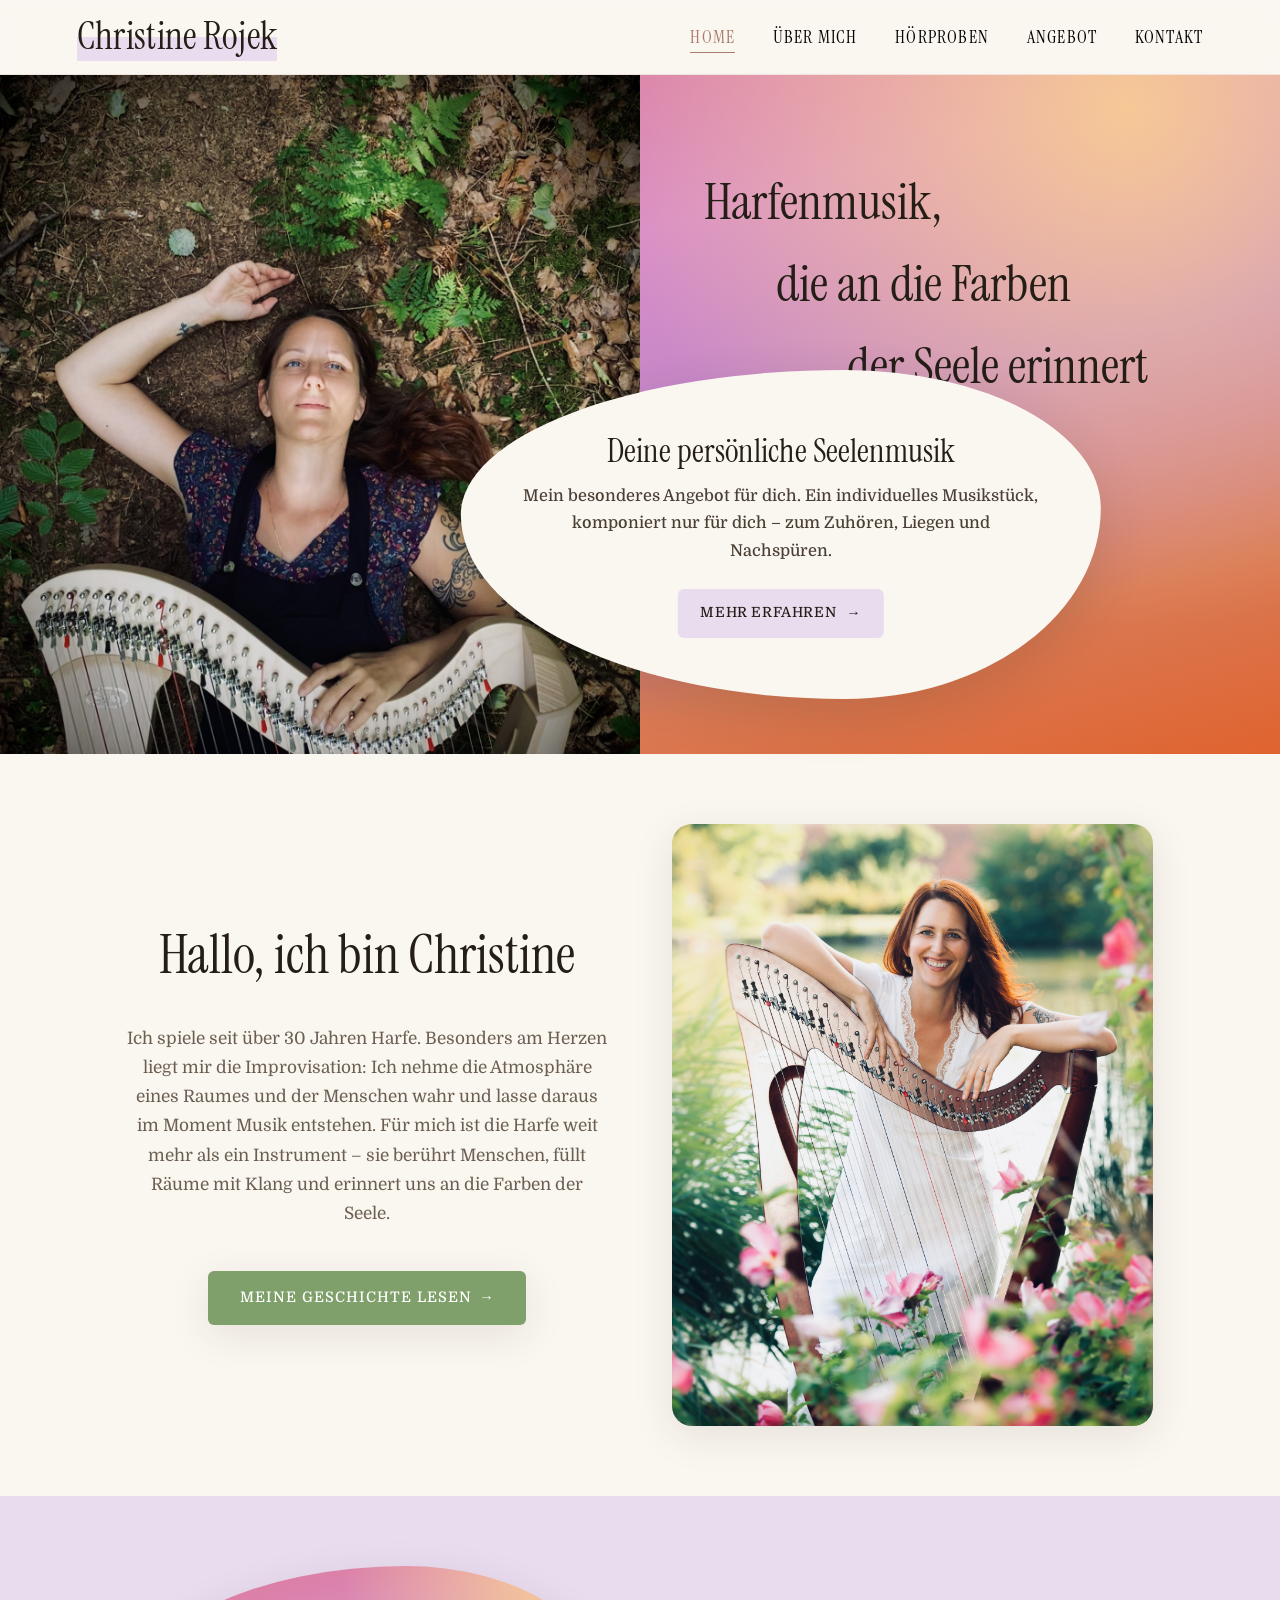
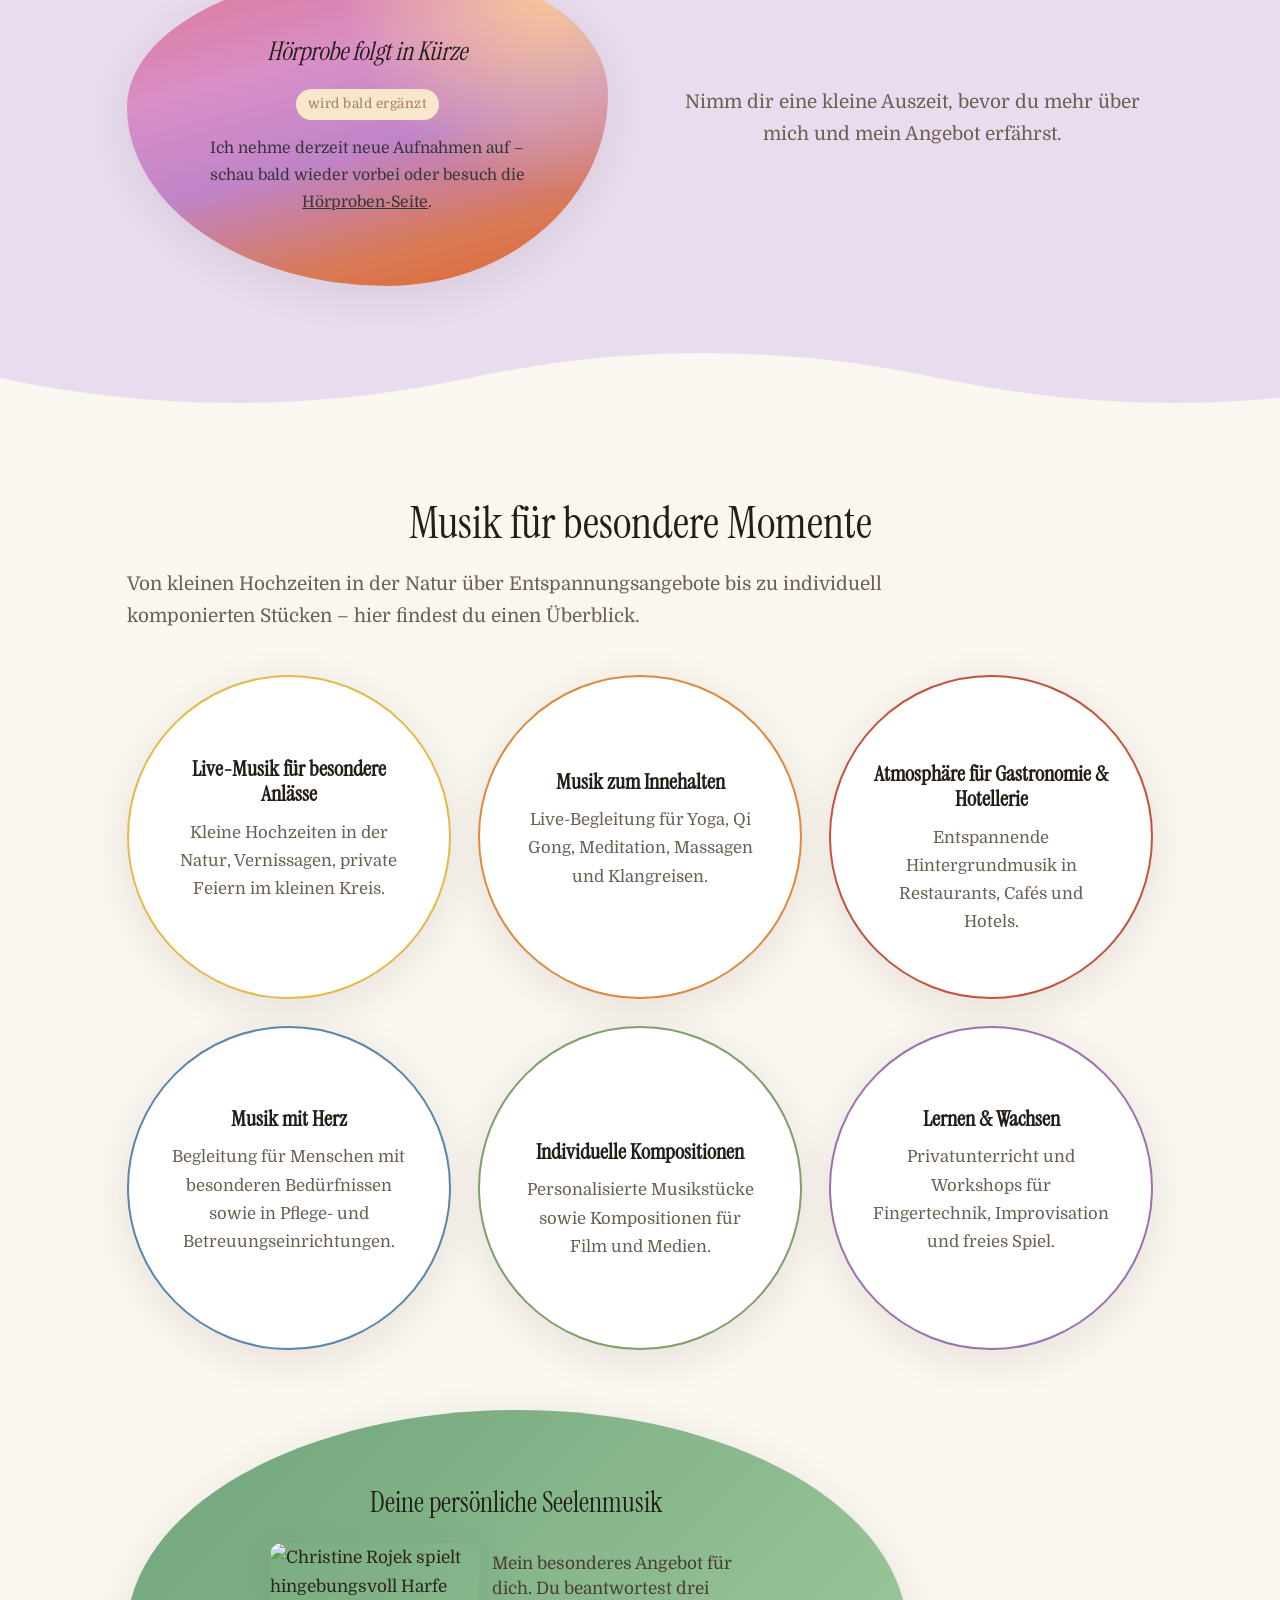
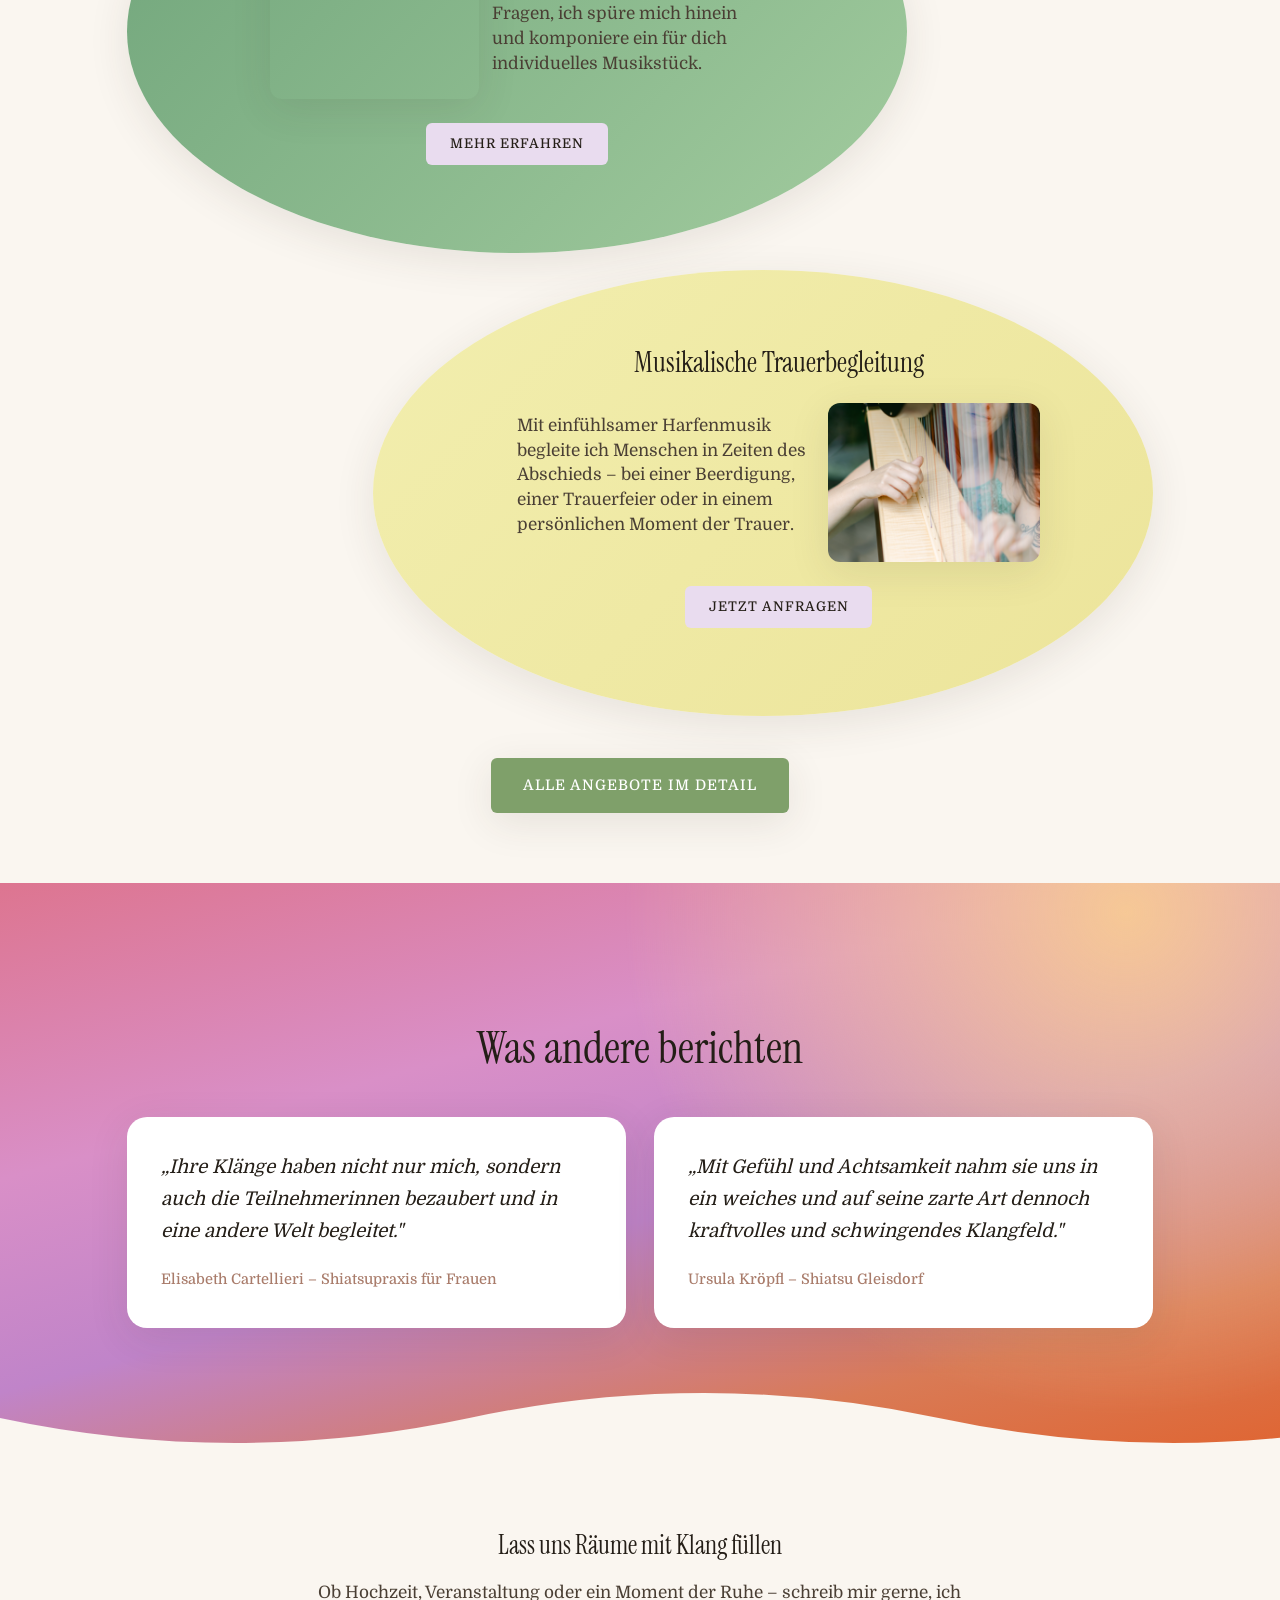
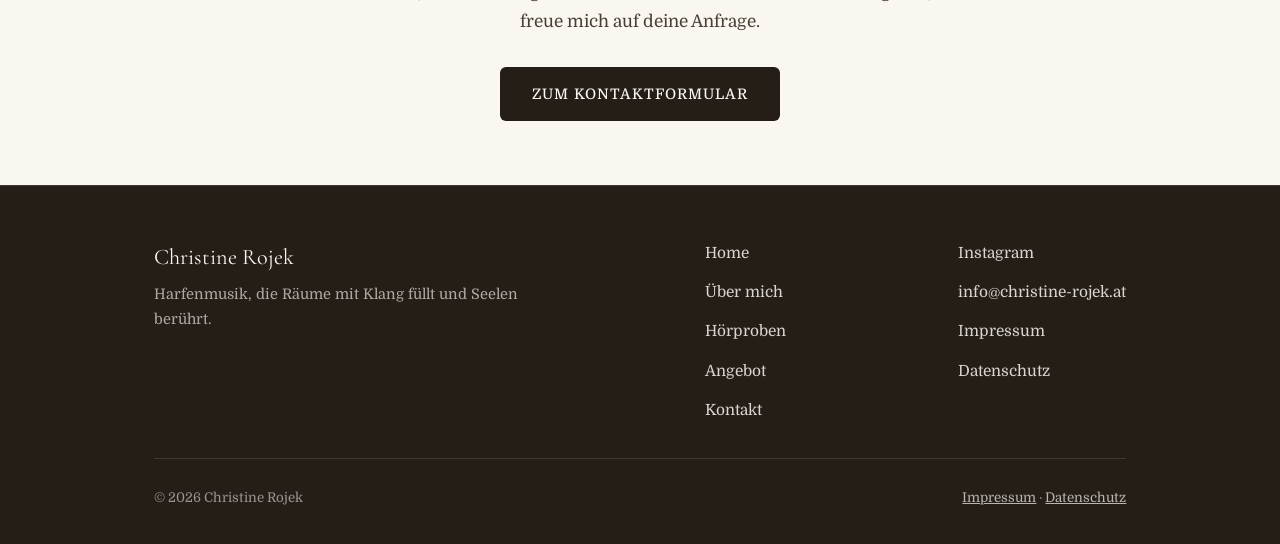
==== index.html @ 631f5e18 "Rework Seelenmusik desktop bubbles into elongated ellipses, add Instagram embed and footer link - Re" ====
<!DOCTYPE html>
<html lang="de">
<head>
<meta charset="UTF-8">
<meta name="viewport" content="width=device-width, initial-scale=1.0">
<title>Christine Rojek – Harfenmusik für besondere Momente</title>
<meta name="description" content="Christine Rojek, Harfenistin aus Graz: Live-Musik für Hochzeiten, Feiern, Entspannung und besondere Anlässe sowie individuell komponierte Seelenmusik.">
<link rel="stylesheet" href="css/style.css">
</head>
<body>

<header class="site-header">
  <a href="index.html" class="site-header__name"><span class="site-header__name-highlight">Christine Rojek</span></a>
  <nav class="site-nav">
    <ul class="site-nav__list">
      <li><a href="index.html" aria-current="page">Home</a></li>
      <li><a href="ueber-mich.html">Über mich</a></li>
      <li><a href="hoerproben.html">Hörproben</a></li>
      <li><a href="angebot.html">Angebot</a></li>
      <li><a href="kontakt.html">Kontakt</a></li>
    </ul>
  </nav>
  <button class="nav-toggle" aria-expanded="false" aria-label="Menü öffnen"><span></span></button>
</header>

<section class="hero-split">
  <div class="hero-split__media">
    <img src="img/hero-forest.jpg" alt="Christine Rojek liegt mit ihrer Harfe im Wald">
  </div>
  <div class="hero-split__color">
    <h1 class="hero-split__tagline"><span class="tagline-line">Harfenmusik,</span><span class="tagline-line tagline-line--2">die an die Farben</span><span class="tagline-line tagline-line--3">der Seele erinnert</span></h1>
  </div>
  <div class="hero-split__bubble">
    <h3>Deine persönliche Seelenmusik</h3>
    <p>Mein besonderes Angebot für dich. Ein individuelles Musikstück, komponiert nur für dich – zum Zuhören, Liegen und Nachspüren.</p>
    <a href="seelenmusik.html" class="hero-split__bubble-btn">Mehr erfahren <span aria-hidden="true">&#8594;</span></a>
  </div>
</section>

<section class="section">
  <div class="container">
    <div class="split split--reverse">
      <div class="split__media photo-rotator">
        <img class="photo-rotator__img is-active" src="img/IMG_5630.jpg" alt="Christine Rojek">
        <img class="photo-rotator__img" src="img/christine_rojek-171.jpg" alt="Christine Rojek">
        <img class="photo-rotator__img" src="img/christine_rojek-316.jpg" alt="Christine Rojek">
      </div>
      <div class="split__content split__content--center">
        <h2 class="intro-title intro-title--lg" style="margin-bottom: 2.2rem;">Hallo, ich bin Christine</h2>
        <p style="margin-bottom: 2rem;">Ich spiele seit über 30 Jahren Harfe. Besonders am Herzen liegt mir die Improvisation: Ich nehme die Atmosphäre eines Raumes und der Menschen wahr und lasse daraus im Moment Musik entstehen. Für mich ist die Harfe weit mehr als ein Instrument – sie berührt Menschen, füllt Räume mit Klang und erinnert uns an die Farben der Seele.</p>
        <a href="ueber-mich.html" class="btn btn--green" style="margin-top: 0.5rem;">Meine Geschichte lesen <span aria-hidden="true">&#8594;</span></a>
      </div>
    </div>
  </div>
</section>

<section class="section section--alt section--lavender">
  <div class="container">
    <div class="split">
      <div class="audio-card audio-card--soft">
        <h3>Hörprobe folgt in Kürze</h3>
        <span class="placeholder-note">wird bald ergänzt</span>
        <p>Ich nehme derzeit neue Aufnahmen auf – schau bald wieder vorbei oder besuch die <a href="hoerproben.html" style="text-decoration:underline;">Hörproben-Seite</a>.</p>
      </div>
      <div class="split__content split__content--center">
        <p class="lede">Nimm dir eine kleine Auszeit, bevor du mehr über mich und mein Angebot erfährst.</p>
      </div>
    </div>
  </div>
</section>

<section class="section">
  <div class="container">
    <h2 class="section-title section-title--offers">Musik für besondere Momente</h2>
    <p class="lede">Von kleinen Hochzeiten in der Natur über Entspannungsangebote bis zu individuell komponierten Stücken – hier findest du einen Überblick.</p>
    <div class="home-offer-flex">
      <div class="offer-grid">
        <div class="offer-card">
          <h3>Live-Musik für besondere Anlässe</h3>
          <p>Kleine Hochzeiten in der Natur, Vernissagen, private Feiern im kleinen Kreis.</p>
        </div>
        <div class="offer-card">
          <h3>Musik zum Innehalten</h3>
          <p>Live-Begleitung für Yoga, Qi Gong, Meditation, Massagen und Klangreisen.</p>
        </div>
        <div class="offer-card">
          <h3>Atmosphäre für Gastronomie &amp; Hotellerie</h3>
          <p>Entspannende Hintergrundmusik in Restaurants, Cafés und Hotels.</p>
        </div>
        <div class="offer-card">
          <h3>Musik mit Herz</h3>
          <p>Begleitung für Menschen mit besonderen Bedürfnissen sowie in Pflege- und Betreuungseinrichtungen.</p>
        </div>
        <div class="offer-card">
          <h3>Individuelle Kompositionen</h3>
          <p>Personalisierte Musikstücke sowie Kompositionen für Film und Medien.</p>
        </div>
        <div class="offer-card">
          <h3>Lernen &amp; Wachsen</h3>
          <p>Privatunterricht und Workshops für Fingertechnik, Improvisation und freies Spiel.</p>
        </div>
      </div>

      <div class="soulmusic-wrap">
        <div class="soulmusic-card">
          <h3 class="soulmusic-card__heading">Deine persönliche Seelenmusik</h3>
          <div class="soulmusic-card__media">
            <img src="img/christine_rojek-114.jpg" alt="Christine Rojek spielt hingebungsvoll Harfe">
          </div>
          <div class="soulmusic-card__text">
            <p>Mein besonderes Angebot für dich. Du beantwortest drei Fragen, ich spüre mich hinein und komponiere ein für dich individuelles Musikstück.</p>
          </div>
          <a href="seelenmusik.html" class="btn btn--lavender">Mehr erfahren</a>
        </div>

        <div class="soulmusic-card soulmusic-card--yellow">
          <h3 class="soulmusic-card__heading">Musikalische Trauerbegleitung</h3>
          <div class="soulmusic-card__media">
            <img src="img/christine_rojek-175.jpg" alt="Christine Rojek spielt einfühlsam Harfe">
          </div>
          <div class="soulmusic-card__text">
            <p>Mit einfühlsamer Harfenmusik begleite ich Menschen in Zeiten des Abschieds – bei einer Beerdigung, einer Trauerfeier oder in einem persönlichen Moment der Trauer.</p>
          </div>
          <a href="kontakt.html" class="btn btn--lavender">Jetzt anfragen</a>
        </div>
      </div>
    </div>

    <p style="text-align:center; margin-top: 2.5rem;">
      <a href="angebot.html" class="btn btn--green">Alle Angebote im Detail</a>
    </p>
  </div>
</section>

<section class="section section--alt section--hero-gradient">
  <div class="container">
    <h2 class="section-title center">Was andere berichten</h2>
    <div class="testimonial-grid">
      <div class="testimonial">
        <p class="quote">„Ihre Klänge haben nicht nur mich, sondern auch die Teilnehmerinnen bezaubert und in eine andere Welt begleitet."</p>
        <cite>Elisabeth Cartellieri – Shiatsupraxis für Frauen</cite>
      </div>
      <div class="testimonial">
        <p class="quote">„Mit Gefühl und Achtsamkeit nahm sie uns in ein weiches und auf seine zarte Art dennoch kraftvolles und schwingendes Klangfeld."</p>
        <cite>Ursula Kröpfl – Shiatsu Gleisdorf</cite>
      </div>
    </div>
  </div>
</section>

<section class="cta-band cta-band--no-top-wave" style="--wave-x: 0%;">
  <h2>Lass uns Räume mit Klang füllen</h2>
  <p>Ob Hochzeit, Veranstaltung oder ein Moment der Ruhe – schreib mir gerne, ich freue mich auf deine Anfrage.</p>
  <a href="kontakt.html" class="btn btn--dark">Zum Kontaktformular</a>
</section>

<footer class="site-footer">
  <div class="container">
    <div class="site-footer__top">
      <div>
        <div class="site-footer__brand">Christine Rojek</div>
        <p class="site-footer__tagline">Harfenmusik, die Räume mit Klang füllt und Seelen berührt.</p>
      </div>
      <nav>
        <ul>
          <li><a href="index.html">Home</a></li>
          <li><a href="ueber-mich.html">Über mich</a></li>
          <li><a href="hoerproben.html">Hörproben</a></li>
          <li><a href="angebot.html">Angebot</a></li>
          <li><a href="kontakt.html">Kontakt</a></li>
        </ul>
      </nav>
      <nav>
        <ul>
          <li><a href="https://www.instagram.com/christineroj/" target="_blank" rel="noopener">Instagram</a></li>
          <li><a href="mailto:info@christine-rojek.at">info@christine-rojek.at</a></li>
          <li><a href="impressum.html">Impressum</a></li>
          <li><a href="datenschutz.html">Datenschutz</a></li>
        </ul>
      </nav>
    </div>
    <div class="site-footer__bottom">
      <span>&copy; 2026 Christine Rojek</span>
      <span><a href="impressum.html">Impressum</a> &middot; <a href="datenschutz.html">Datenschutz</a></span>
    </div>
  </div>
</footer>

<script src="js/nav.js"></script>
<script>
  (function () {
    document.querySelectorAll('.photo-rotator').forEach(function (rotator) {
      var imgs = rotator.querySelectorAll('.photo-rotator__img');
      if (imgs.length < 2) return;
      var i = 0;
      setInterval(function () {
        imgs[i].classList.remove('is-active');
        i = (i + 1) % imgs.length;
        imgs[i].classList.add('is-active');
      }, 4500);
    });
  })();
</script>
</body>
</html>
---- css/style.css ----
/* ============================================
   Christine Rojek – Harfenmusik
   Basis: bestehende Flyer-Marke (Cormorant Garamond + Jost,
   Creme/Terracotta/Braun), dezent erweitert um Pastelltöne.
   ============================================ */

@import url('fonts.css');

:root {
  /* Flyer-Basis */
  --cream: #faf6f0;
  --cream-dark: #efe7db;
  --sand: #e8e4dc;
  --terracotta: #a97c6b;
  --terracotta-light: #c9a9a0;
  --brown: #4a3f34;
  --brown-deep: #241e17;
  --text: #2b241d;
  --text-soft: #6b5f52;
  --white: #ffffff;

  /* Pastell-Erweiterung (dezent, melyssagriffin.com-inspiriert) */
  --pastel-rose: #f3d7ce;
  --pastel-peach: #f8e7cb;
  --pastel-lavender: #e9dcef;
  --pastel-lavender-deep: #b98fd1;
  --sage-green: #7fa06a;
  --sage-green-dark: #6d8c59;

  --gradient-warm: linear-gradient(135deg, #f3d7ce 0%, #f8e7cb 100%);
  --gradient-lavender: linear-gradient(135deg, #ecdff2 0%, #f3d7ce 100%);
  --gradient-sage: linear-gradient(135deg, #dfe8d3 0%, #f0ecd4 100%);
  --gradient-indigo: linear-gradient(135deg, #8b6bb0 0%, #5c86a8 50%, #8b6bb0 100%);
  --gradient-sunset: linear-gradient(135deg, #e0632f 0%, #e6c15a 100%);
  --gradient-text: linear-gradient(120deg, #c98f7a 0%, #d9a875 100%);
  --gradient-hero:
    radial-gradient(circle at 88% 5%, #f6c896 0%, transparent 40%),
    linear-gradient(165deg, #dd7590 0%, #d98fc7 32%, #c084c9 55%, #d97a55 80%, #e0632f 100%);

  --shadow-soft: 0 10px 40px rgba(58, 49, 40, 0.10);
  --shadow-lift: 0 18px 50px rgba(58, 49, 40, 0.16);
  --radius: 20px;
  --radius-sm: 12px;
  --max-width: 1180px;

  --serif: 'Cormorant Garamond', Georgia, serif;
  --sans: 'Domine', Georgia, serif;
}

/* ---------- Reset ---------- */
* { margin: 0; padding: 0; box-sizing: border-box; }
html { scroll-behavior: smooth; font-size: 107%; }
body {
  font-family: var(--sans);
  font-weight: 300;
  color: var(--text);
  background: var(--cream);
  line-height: 1.7;
  -webkit-font-smoothing: antialiased;
}
img { max-width: 100%; display: block; }
a { color: inherit; text-decoration: none; }
ul { list-style: none; }
button { font-family: inherit; cursor: pointer; }

h1, h2, h3, h4 {
  font-family: 'Instrument Serif', var(--serif);
  font-weight: 400;
  color: var(--brown-deep);
  line-height: 1.15;
}

.container {
  max-width: var(--max-width);
  margin: 0 auto;
  padding: 0 6vw;
}

.section {
  padding: clamp(2.5rem, 5.5vw, 4.5rem) 0;
}
.section--alt {
  background: var(--cream-dark);
}
.section--lavender {
  background: var(--pastel-lavender);
  position: relative;
  padding-bottom: clamp(6rem, 11vw, 9rem);
}
.section--lavender::after {
  content: "";
  position: absolute;
  left: 0;
  right: 0;
  bottom: -1px;
  height: 100px;
  background-repeat: no-repeat;
  background-size: 220% 100px;
  background-image: url("data:image/svg+xml,%3Csvg xmlns='http://www.w3.org/2000/svg' viewBox='0 0 2400 100' preserveAspectRatio='none'%3E%3Cpath d='M0,50 Q200,100 400,50 Q600,0 800,50 Q1000,100 1200,50 Q1400,0 1600,50 Q1800,100 2000,50 Q2200,0 2400,50 L2400,100 L0,100 Z' fill='%23faf6f0'/%3E%3C/svg%3E");
  pointer-events: none;
}
.section--hero-gradient {
  background: var(--gradient-hero);
  position: relative;
  padding-top: clamp(4.9rem, 10.9vw, 9.9rem);
  padding-bottom: clamp(4.9rem, 10.9vw, 9.9rem);
}
.section--hero-gradient::after {
  content: "";
  position: absolute;
  left: 0;
  right: 0;
  bottom: -1px;
  height: 100px;
  background-repeat: no-repeat;
  background-size: 220% 100px;
  background-image: url("data:image/svg+xml,%3Csvg xmlns='http://www.w3.org/2000/svg' viewBox='0 0 2400 100' preserveAspectRatio='none'%3E%3Cpath d='M0,50 Q200,100 400,50 Q600,0 800,50 Q1000,100 1200,50 Q1400,0 1600,50 Q1800,100 2000,50 Q2200,0 2400,50 L2400,100 L0,100 Z' fill='%23faf6f0'/%3E%3C/svg%3E");
  pointer-events: none;
}
.section--wave-top::before {
  content: "";
  position: absolute;
  left: 0;
  right: 0;
  top: -1px;
  height: 100px;
  background-repeat: no-repeat;
  background-size: 220% 100px;
  background-image: url("data:image/svg+xml,%3Csvg xmlns='http://www.w3.org/2000/svg' viewBox='0 0 2400 100' preserveAspectRatio='none'%3E%3Cpath d='M0,50 Q200,100 400,50 Q600,0 800,50 Q1000,100 1200,50 Q1400,0 1600,50 Q1800,100 2000,50 Q2200,0 2400,50 L2400,0 L0,0 Z' fill='%23faf6f0'/%3E%3C/svg%3E");
  pointer-events: none;
}
/* Über-mich Hero (nur Mobile): clip-path statt skaliertem SVG-Hintergrund, um einen sichtbaren Rasterisierungs-Saum an der Wellenkante zu vermeiden */
@media (max-width: 767px) {
  .section--hero-gradient.section--wave-top::before {
    background-image: none;
    background-color: var(--cream);
    clip-path: polygon(0% 0%, 0.0% 50.0%, 1.25% 54.75%, 2.5% 59.0%, 3.75% 62.75%, 5.0% 66.0%, 6.25% 68.75%, 7.5% 71.0%, 8.75% 72.75%, 10.0% 74.0%, 11.25% 74.75%, 12.5% 75.0%, 13.75% 74.75%, 15.0% 74.0%, 16.25% 72.75%, 17.5% 71.0%, 18.75% 68.75%, 20.0% 66.0%, 21.25% 62.75%, 22.5% 59.0%, 23.75% 54.75%, 25.0% 50.0%, 26.25% 45.25%, 27.5% 41.0%, 28.75% 37.25%, 30.0% 34.0%, 31.25% 31.25%, 32.5% 29.0%, 33.75% 27.25%, 35.0% 26.0%, 36.25% 25.25%, 37.5% 25.0%, 38.75% 25.25%, 40.0% 26.0%, 41.25% 27.25%, 42.5% 29.0%, 43.75% 31.25%, 45.0% 34.0%, 46.25% 37.25%, 47.5% 41.0%, 48.75% 45.25%, 50.0% 50.0%, 51.25% 54.75%, 52.5% 59.0%, 53.75% 62.75%, 55.0% 66.0%, 56.25% 68.75%, 57.5% 71.0%, 58.75% 72.75%, 60.0% 74.0%, 61.25% 74.75%, 62.5% 75.0%, 63.75% 74.75%, 65.0% 74.0%, 66.25% 72.75%, 67.5% 71.0%, 68.75% 68.75%, 70.0% 66.0%, 71.25% 62.75%, 72.5% 59.0%, 73.75% 54.75%, 75.0% 50.0%, 76.25% 45.25%, 77.5% 41.0%, 78.75% 37.25%, 80.0% 34.0%, 81.25% 31.25%, 82.5% 29.0%, 83.75% 27.25%, 85.0% 26.0%, 86.25% 25.25%, 87.5% 25.0%, 88.75% 25.25%, 90.0% 26.0%, 91.25% 27.25%, 92.5% 29.0%, 93.75% 31.25%, 95.0% 34.0%, 96.25% 37.25%, 97.5% 41.0%, 98.75% 45.25%, 100.0% 50.0%, 100% 0%);
  }
  .section--hero-gradient.section--wave-top::after {
    background-image: none;
    background-color: var(--cream);
    clip-path: polygon(0% 100%, 0.0% 50.0%, 1.25% 54.75%, 2.5% 59.0%, 3.75% 62.75%, 5.0% 66.0%, 6.25% 68.75%, 7.5% 71.0%, 8.75% 72.75%, 10.0% 74.0%, 11.25% 74.75%, 12.5% 75.0%, 13.75% 74.75%, 15.0% 74.0%, 16.25% 72.75%, 17.5% 71.0%, 18.75% 68.75%, 20.0% 66.0%, 21.25% 62.75%, 22.5% 59.0%, 23.75% 54.75%, 25.0% 50.0%, 26.25% 45.25%, 27.5% 41.0%, 28.75% 37.25%, 30.0% 34.0%, 31.25% 31.25%, 32.5% 29.0%, 33.75% 27.25%, 35.0% 26.0%, 36.25% 25.25%, 37.5% 25.0%, 38.75% 25.25%, 40.0% 26.0%, 41.25% 27.25%, 42.5% 29.0%, 43.75% 31.25%, 45.0% 34.0%, 46.25% 37.25%, 47.5% 41.0%, 48.75% 45.25%, 50.0% 50.0%, 51.25% 54.75%, 52.5% 59.0%, 53.75% 62.75%, 55.0% 66.0%, 56.25% 68.75%, 57.5% 71.0%, 58.75% 72.75%, 60.0% 74.0%, 61.25% 74.75%, 62.5% 75.0%, 63.75% 74.75%, 65.0% 74.0%, 66.25% 72.75%, 67.5% 71.0%, 68.75% 68.75%, 70.0% 66.0%, 71.25% 62.75%, 72.5% 59.0%, 73.75% 54.75%, 75.0% 50.0%, 76.25% 45.25%, 77.5% 41.0%, 78.75% 37.25%, 80.0% 34.0%, 81.25% 31.25%, 82.5% 29.0%, 83.75% 27.25%, 85.0% 26.0%, 86.25% 25.25%, 87.5% 25.0%, 88.75% 25.25%, 90.0% 26.0%, 91.25% 27.25%, 92.5% 29.0%, 93.75% 31.25%, 95.0% 34.0%, 96.25% 37.25%, 97.5% 41.0%, 98.75% 45.25%, 100.0% 50.0%, 100% 100%);
  }
}

.eyebrow {
  display: inline-block;
  font-family: 'Barlow Condensed', var(--sans);
  font-weight: 600;
  font-size: 1.15rem;
  letter-spacing: 2.5px;
  text-transform: uppercase;
  color: var(--terracotta);
  margin-bottom: 0.9rem;
}
.eyebrow--feature {
  display: block;
  text-align: center;
  font-size: 1.15rem;
  letter-spacing: 4px;
  margin-bottom: 1.3rem;
}

h2.section-title {
  font-size: clamp(1.9rem, 3.5vw, 2.7rem);
  margin-bottom: 1.1rem;
}

p.lede {
  font-size: 1.1rem;
  color: var(--text-soft);
  max-width: 46em;
}

.center { text-align: center; margin-left: auto; margin-right: auto; }

/* ---------- Buttons ---------- */
.btn {
  display: inline-flex;
  align-items: center;
  gap: 0.5em;
  font-family: var(--sans);
  font-weight: 500;
  font-size: 0.85rem;
  letter-spacing: 1px;
  text-transform: uppercase;
  padding: 0.95em 2.1em;
  border-radius: 6px;
  border: 1px solid transparent;
  transition: transform 0.25s ease, box-shadow 0.25s ease, background 0.25s ease;
}
.btn--primary {
  background: var(--gradient-warm);
  color: var(--brown-deep);
  box-shadow: var(--shadow-soft);
}
.btn--primary:hover {
  transform: translateY(-2px);
  box-shadow: var(--shadow-lift);
}
.btn--outline {
  border-color: var(--terracotta-light);
  color: var(--brown);
  background: transparent;
}
.btn--outline:hover {
  background: var(--sand);
}
.btn--green {
  background: var(--sage-green);
  color: var(--white);
  box-shadow: var(--shadow-soft);
}
.btn--green:hover {
  background: var(--sage-green-dark);
  transform: translateY(-2px);
  box-shadow: var(--shadow-lift);
}
.btn--lavender {
  background: var(--pastel-lavender);
  color: var(--brown-deep);
}
.btn--lavender:hover {
  background: var(--pastel-rose);
  transform: translateY(-2px);
  box-shadow: var(--shadow-lift);
}

/* ---------- Header ---------- */
.site-header {
  position: sticky;
  top: 0;
  z-index: 100;
  display: flex;
  align-items: center;
  justify-content: space-between;
  padding: 0.3rem 6vw;
  background: rgba(250, 246, 240, 0.82);
  backdrop-filter: blur(10px);
  -webkit-backdrop-filter: blur(10px);
  border-bottom: 1px solid rgba(169, 124, 107, 0.14);
}
.site-header__name {
  font-family: 'Instrument Serif', var(--serif);
  font-weight: 400;
  font-size: 2.2rem;
  color: var(--brown-deep);
  letter-spacing: 0.3px;
}
.site-header__name span {
  display: block;
  font-family: 'Instrument Serif', var(--serif);
  font-weight: 400;
  font-size: 1rem;
  letter-spacing: 2px;
  text-transform: uppercase;
  color: var(--terracotta);
  margin-top: 3px;
}
.site-header__name .site-header__name-highlight {
  display: inline;
  font-family: 'Instrument Serif', var(--serif);
  font-weight: 400;
  font-size: 2.2rem;
  letter-spacing: 0.3px;
  text-transform: none;
  color: var(--brown-deep);
  margin-top: 0;
  background-image: linear-gradient(var(--pastel-lavender), var(--pastel-lavender));
  background-repeat: no-repeat;
  background-size: 100% 50%;
  background-position: 0 100%;
}
.text-highlight {
  display: inline;
  background-image: linear-gradient(var(--pastel-lavender), var(--pastel-lavender));
  background-repeat: no-repeat;
  background-size: 100% 50%;
  background-position: 0 100%;
}

.site-nav__list {
  display: flex;
  gap: 2.2rem;
  align-items: center;
}
.site-nav__list a {
  font-family: 'Instrument Serif', var(--serif);
  font-size: 1.05rem;
  letter-spacing: 1.2px;
  text-transform: uppercase;
  font-weight: 400;
  color: #000;
  position: relative;
  padding-bottom: 4px;
}
.site-nav__list a::after {
  content: "";
  position: absolute;
  left: 0; right: 100%;
  bottom: 0;
  height: 1px;
  background: var(--terracotta);
  transition: right 0.3s ease;
}
.site-nav__list a:hover::after,
.site-nav__list a[aria-current="page"]::after {
  right: 0;
}
.site-nav__list a[aria-current="page"] {
  color: var(--terracotta);
}

.nav-toggle {
  display: none;
  background: none;
  border: none;
  width: 30px;
  height: 22px;
  position: relative;
}
.nav-toggle span,
.nav-toggle span::before,
.nav-toggle span::after {
  content: "";
  position: absolute;
  left: 0;
  width: 100%;
  height: 1.5px;
  background: var(--brown-deep);
  transition: transform 0.25s ease, opacity 0.25s ease;
}
.nav-toggle span { top: 50%; transform: translateY(-50%); }
.nav-toggle span::before { top: -9px; }
.nav-toggle span::after { top: 9px; }
.nav-toggle[aria-expanded="true"] span { background: transparent; }
.nav-toggle[aria-expanded="true"] span::before { top: 0; transform: rotate(45deg); }
.nav-toggle[aria-expanded="true"] span::after { top: 0; transform: rotate(-45deg); }

/* ---------- Hero (Split: Farbe + Foto) ---------- */
.hero-split {
  position: relative;
  display: grid;
  grid-template-columns: auto 1fr;
  height: clamp(500px, 53vw, 1050px);
  min-height: clamp(500px, 53vw, 1050px);
  background: var(--gradient-hero);
}
.hero-split__color {
  display: flex;
  align-items: flex-start;
  justify-content: flex-start;
  padding: clamp(2rem, 5vw, 3.5rem) clamp(2rem, 5vw, 4rem);
}
.hero-split__tagline {
  font-family: 'Instrument Serif', var(--serif);
  font-weight: 400;
  font-size: clamp(2.6rem, 4vw, 4.1rem);
  color: var(--brown-deep);
  text-align: left;
  max-width: 640px;
  line-height: 1.6;
  margin-top: clamp(1rem, 2vw, 1.6rem);
}
.tagline-line {
  display: block;
}
.tagline-line--2 {
  margin-left: 1.4em;
}
.tagline-line--3 {
  margin-left: 2.8em;
}
.hero-split__media {
  position: relative;
  overflow: hidden;
  width: clamp(380px, 50vw, 900px);
  height: 100%;
  justify-self: start;
}
.hero-split__media img {
  position: absolute;
  inset: 0;
  width: 100%;
  height: 100%;
  object-fit: cover;
  object-position: center top;
  display: block;
}
@media (max-width: 900px) {
  .hero-split {
    grid-template-columns: 1fr;
    height: auto;
    min-height: 0;
  }
  .hero-split__media {
    width: auto;
    height: auto;
    aspect-ratio: 4 / 5;
    justify-self: stretch;
  }
  .hero-split__color {
    padding: 3rem 1.5rem;
  }
  .hero-split__tagline {
    font-size: clamp(2.3rem, 7.5vw, 3rem);
  }
  .tagline-line--2 {
    margin-left: 0.8em;
  }
  .tagline-line--3 {
    margin-left: 1.6em;
  }
}

.hero-split__bubble {
  grid-column: 1 / -1;
  position: relative;
  z-index: 3;
  margin: -3rem auto 0;
  background: var(--cream);
  border-radius: 60% 40% 40% 60% / 44% 42% 58% 56%;
  padding: clamp(2.4rem, 5vw, 3.6rem);
  max-width: 700px;
  box-shadow: var(--shadow-lift);
  text-align: center;
}
@media (max-width: 600px) {
  .hero-split__bubble {
    max-width: none;
    margin: 0.8rem 1.1rem 2.4rem;
    border-radius: 24px;
    padding: 2rem 1.8rem;
  }
  .hero-split__bubble p {
    font-size: 0.88rem;
  }
  .hero-split__bubble-btn {
    font-size: 0.74rem;
    padding: 0.75em 1.3em;
  }
}
.hero-split__bubble h3 {
  font-family: 'Instrument Serif', var(--serif);
  font-weight: 400;
  font-size: clamp(1.5rem, 2.6vw, 2rem);
  margin-bottom: 0.7rem;
}
.intro-title {
  font-family: 'Instrument Serif', var(--serif);
  font-weight: 400;
}
.hero-split__bubble p {
  color: var(--brown);
  font-family: var(--sans);
  font-weight: 500;
  font-size: 0.95rem;
  margin-bottom: 1.4rem;
}
.hero-split__bubble-btn {
  display: inline-flex;
  align-items: center;
  gap: 0.6rem;
  background: var(--pastel-lavender);
  color: var(--brown-deep);
  font-family: var(--sans);
  font-size: 0.82rem;
  font-weight: 500;
  letter-spacing: 0.6px;
  text-transform: uppercase;
  padding: 0.9em 1.6em;
  border-radius: 6px;
  transition: background 0.2s ease;
}
.hero-split__bubble-btn:hover {
  background: var(--pastel-rose);
}
@media (min-width: 901px) {
  .hero-split__bubble {
    position: absolute;
    left: 50%;
    bottom: 8%;
    transform: translateX(-28%);
    margin: 0;
  }
}

/* ---------- Split sections (Bild/Text alternierend) ---------- */
.split {
  position: relative;
  display: grid;
  grid-template-columns: 1fr 1fr;
  gap: clamp(2rem, 5vw, 5rem);
  align-items: center;
}
.split--reverse .split__media { order: 2; }
.split--reverse .split__content { order: 1; }

.split__media {
  position: relative;
  z-index: 1;
  border-radius: var(--radius);
  overflow: hidden;
  box-shadow: var(--shadow-soft);
  aspect-ratio: 4 / 5;
}
.photo-glow {
  position: absolute;
  top: -18%;
  left: calc(50% - 50vw);
  width: 72%;
  height: 75%;
  background: radial-gradient(circle at 30% 30%, #f6c896 0%, #e79bc4 28%, #c084c9 48%, #6f8fc9 68%, transparent 80%);
  filter: blur(45px);
  z-index: 0;
  pointer-events: none;
}
.photo-glow--br {
  top: auto;
  left: auto;
  bottom: -10%;
  right: calc(50% - 50vw);
  width: 38%;
  height: 42%;
  background: radial-gradient(circle at 70% 70%, #e6c15a 0%, #dd8a3f 28%, #a06bb0 48%, #5c86a8 68%, transparent 80%);
}
.split__media img,
.split__media video {
  width: 100%;
  height: 100%;
  object-fit: cover;
}

/* ---------- Foto-Rotator (langsam durchwechselnde Bilder) ---------- */
.photo-rotator {
  position: relative;
}
.photo-rotator__img {
  position: absolute;
  inset: 0;
  width: 100%;
  height: 100%;
  object-fit: cover;
  opacity: 0;
  transition: opacity 1.8s ease;
}
.photo-rotator__img.is-active {
  opacity: 1;
}
.split__content h2 { margin-bottom: 1rem; }
.split__content p { color: var(--text-soft); margin-bottom: 1rem; }
.split__content--center {
  text-align: center;
}
.split__content--center .eyebrow {
  margin-left: auto;
  margin-right: auto;
}
.intro-title--lg {
  font-size: clamp(2.2rem, 4.2vw, 3.4rem);
}

/* ---------- Bubble (About-Seite) ---------- */
.about-hero {
  display: grid;
  grid-template-columns: auto 1fr;
  height: clamp(500px, 53vw, 1050px);
  min-height: clamp(500px, 53vw, 1050px);
}
.about-hero__photo {
  overflow: hidden;
  width: clamp(380px, 45vw, 900px);
  height: 100%;
}
.about-hero__photo img { width: 100%; height: 100%; object-fit: cover; object-position: center top; display: block; }
.about-hero__content {
  display: flex;
  flex-direction: column;
  justify-content: center;
  gap: clamp(1.6rem, 3vw, 2.6rem);
  padding: clamp(2rem, 5vw, 3.5rem) 6vw clamp(2rem, 5vw, 3.5rem) clamp(1.5rem, 4vw, 3rem);
}
.about-hero__title {
  line-height: 1.7;
}
.about-hero__title-line {
  display: block;
}
.about-hero__title-line--2 {
  margin-left: 2em;
}
.about-hero__title-line--3 {
  margin-left: 6.2em;
}
.about-hero__content .bubble {
  max-width: 400px;
  margin-left: 3rem;
}
@media (max-width: 900px) {
  .about-hero {
    grid-template-columns: 1fr;
    height: auto;
    min-height: 0;
  }
  .about-hero__photo {
    width: auto;
    height: auto;
    aspect-ratio: 4 / 5;
  }
  .about-hero__content {
    padding: 2.5rem 1.5rem;
  }
}
@media (max-width: 600px) {
  .about-hero__title-line--2,
  .about-hero__title-line--3 {
    margin-left: 0;
  }
  .about-hero__content .bubble {
    margin-left: 0;
  }
}

.bubble {
  position: relative;
  background: var(--gradient-lavender);
  border-radius: 63% 37% 54% 46% / 43% 37% 63% 57%;
  padding: clamp(2rem, 4.5vw, 3.2rem);
  box-shadow: var(--shadow-soft);
}
.bubble p {
  font-family: var(--sans);
  font-style: italic;
  text-align: center;
  font-size: clamp(1.05rem, 1.8vw, 1.45rem);
  color: var(--brown-deep);
}

/* ---------- Bewegte Bildausschnitte ---------- */
.image-strip {
  display: grid;
  grid-template-columns: repeat(3, 1fr);
  gap: 1.2rem;
}
.image-strip__item {
  border-radius: var(--radius-sm);
  overflow: hidden;
  aspect-ratio: 3 / 4;
  box-shadow: var(--shadow-soft);
}
.image-strip__item img { width: 100%; height: 100%; object-fit: cover; transition: transform 0.6s ease; }
.image-strip__item:hover img { transform: scale(1.06); }

/* ---------- Angebot: Karten-Grid ---------- */
.offer-grid {
  display: grid;
  grid-template-columns: repeat(auto-fit, minmax(280px, 1fr));
  gap: 1.6rem;
  margin-top: 2.5rem;
}
.offer-card {
  background: var(--white);
  border-radius: var(--radius);
  padding: 2rem 1.9rem;
  box-shadow: var(--shadow-soft);
  position: relative;
  overflow: hidden;
  transition: transform 0.25s ease, box-shadow 0.25s ease;
}
.offer-card::before {
  content: "";
  position: absolute;
  top: 0;
  left: 0;
  right: 0;
  height: 5px;
  background: var(--terracotta-light);
}
.offer-grid .offer-card {
  aspect-ratio: 1 / 1;
  border-radius: 50%;
  border: 2px solid transparent;
  text-align: center;
  display: flex;
  flex-direction: column;
  justify-content: center;
  padding: 2.4rem 2.4rem;
}
.offer-grid .offer-card::before {
  content: none;
}
.offer-grid .offer-card:nth-child(1) { border-color: #e6b94a; }
.offer-grid .offer-card:nth-child(2) { border-color: #dd8a3f; }
.offer-grid .offer-card:nth-child(3) { border-color: #c1533f; }
.offer-grid .offer-card:nth-child(4) { border-color: #5c86a8; }
.offer-grid .offer-card:nth-child(5) { border-color: #7fa06a; }
.offer-grid .offer-card:nth-child(6) { border-color: #9c72ab; }
.offer-card:hover {
  transform: translateY(-4px);
  box-shadow: var(--shadow-lift);
}
.offer-card h3 {
  font-size: 1.3rem;
  font-weight: 700;
  margin-bottom: 0.7rem;
}
.offer-grid .offer-card:nth-child(3) h3,
.offer-grid .offer-card:nth-child(5) h3 {
  margin-top: 2.2rem;
}
.offer-card p {
  color: var(--text-soft);
  font-size: 0.97rem;
  margin-bottom: 0.8rem;
}
.offer-card ul {
  padding-left: 1.1rem;
  list-style: disc;
  color: var(--text-soft);
  font-size: 0.97rem;
}
.offer-card li { margin-bottom: 0.6rem; }
.offer-card li:last-child { margin-bottom: 0; }
.offer-card strong { color: var(--brown); font-weight: 500; }
@media (max-width: 600px) {
  .offer-grid { grid-template-columns: 1fr; justify-items: center; }
  .offer-grid .offer-card {
    max-width: 250px;
    padding: 2rem 1.9rem;
  }
  .offer-card h3 { font-size: 1.02rem; margin-top: 0.3rem; }
  .offer-card p { font-size: 0.8rem; letter-spacing: -0.01em; }
}

.offer-carousel {
  position: relative;
  margin-top: 2.5rem;
}
.offer-carousel__track {
  display: flex;
  width: 100%;
  overflow-x: auto;
  scroll-snap-type: x mandatory;
  scroll-behavior: smooth;
  -webkit-overflow-scrolling: touch;
  gap: 1.5rem;
  padding-bottom: 0.5rem;
  scrollbar-width: none;
}
.offer-carousel__track::-webkit-scrollbar { display: none; }
.offer-carousel__slide {
  flex: 0 0 100%;
  width: 100%;
  scroll-snap-align: center;
  display: flex;
}
.offer-carousel__track .offer-card {
  max-width: 760px;
  margin: 0 auto;
  border-top: none;
  border-radius: clamp(32px, 4vw, 52px);
  padding: clamp(3rem, 6.5vw, 4.2rem) clamp(2.8rem, 7.5vw, 4.6rem);
}
.offer-carousel__slide:nth-child(3n+1) .offer-card { background: var(--gradient-warm); }
.offer-carousel__slide:nth-child(3n+2) .offer-card { background: var(--gradient-lavender); }
.offer-carousel__slide:nth-child(3n+3) .offer-card { background: var(--gradient-sage); }
.offer-carousel__track .offer-card h3,
.offer-carousel__track .offer-card p,
.offer-carousel__track .offer-card li {
  color: var(--brown-deep);
}
.offer-carousel__track .offer-card h3 { font-size: 1.55rem; }
.offer-carousel__track .offer-card p,
.offer-carousel__track .offer-card li {
  font-size: 1.08rem;
}
.offer-carousel__track .offer-card p,
.offer-carousel__track .offer-card li {
  color: var(--brown);
}
.offer-carousel__nav {
  display: flex;
  align-items: center;
  justify-content: center;
  gap: 1.4rem;
  margin-top: 1.6rem;
}
.offer-carousel__btn {
  flex-shrink: 0;
  width: 46px;
  height: 46px;
  border-radius: 50%;
  background: var(--white);
  border: none;
  box-shadow: var(--shadow-soft);
  color: var(--terracotta);
  display: flex;
  align-items: center;
  justify-content: center;
  font-size: 1.15rem;
  cursor: pointer;
  transition: background 0.2s ease, transform 0.2s ease, box-shadow 0.2s ease;
}
.offer-carousel__btn:focus-visible {
  outline: 2px solid var(--terracotta);
  outline-offset: 2px;
}
.offer-carousel__btn:hover {
  background: var(--sand);
  transform: translateY(-2px);
}
.offer-carousel__dots {
  display: flex;
  gap: 0.55rem;
}
.offer-carousel__dot {
  width: 9px;
  height: 9px;
  border-radius: 50%;
  background: var(--terracotta-light);
  opacity: 0.4;
  border: none;
  padding: 0;
  cursor: pointer;
  transition: opacity 0.2s ease, transform 0.2s ease;
}
.offer-carousel__dot.is-active {
  opacity: 1;
  transform: scale(1.25);
}

/* ---------- Notenständer (Angebot als Buch, echtes Bild) ---------- */
.notenstaender {
  position: relative;
  margin-left: calc(-50vw + 50%);
  margin-right: calc(-50vw + 50%);
  margin-top: 3.5rem;
}
.notenstaender__stage {
  position: relative;
  width: 100%;
  aspect-ratio: 3 / 2;
  overflow: hidden;
}
.notenstaender__bg {
  position: absolute;
  inset: 0;
  width: 100%;
  height: 100%;
  object-fit: contain;
  transform: scale(1.18);
  pointer-events: none;
  user-select: none;
}
.notenstaender__page {
  position: absolute;
  top: 17%;
  height: 46%;
  overflow: hidden;
  perspective: 1400px;
}
.notenstaender__page--left {
  left: 31.1%;
  width: 17.7%;
  top: 19.9%;
  height: 37.8%;
}
.notenstaender__page--right {
  left: 51.2%;
  width: 22.4%;
  top: 19.9%;
  height: 37.8%;
}
.notenstaender__leaf {
  position: absolute;
  inset: 0;
  display: flex;
  flex-direction: column;
  justify-content: flex-start;
  padding: 4.5vw 4% 2%;
  text-align: center;
  backface-visibility: hidden;
  transform-style: preserve-3d;
  transition: transform 0.85s cubic-bezier(0.45, 0.05, 0.15, 1), opacity 0.4s ease;
  opacity: 0;
  pointer-events: none;
}
.notenstaender__leaf::after {
  content: "";
  position: absolute;
  inset: 0;
  background: linear-gradient(100deg, transparent 25%, rgba(58,49,40,0.22) 50%, transparent 75%);
  opacity: 0;
  pointer-events: none;
}
.notenstaender__leaf.is-turning::after {
  animation: notenstaenderShadowSweep 0.85s ease;
}
@keyframes notenstaenderShadowSweep {
  0% { opacity: 0; }
  45% { opacity: 1; }
  55% { opacity: 1; }
  100% { opacity: 0; }
}
.notenstaender__leaf.is-active {
  opacity: 1;
  pointer-events: auto;
}
.notenstaender__page--left .notenstaender__leaf { transform-origin: 100% 50%; }
.notenstaender__page--right .notenstaender__leaf { transform-origin: 0% 50%; }
.notenstaender__page--left .notenstaender__leaf.is-flipped { transform: rotateY(180deg); }
.notenstaender__page--right .notenstaender__leaf.is-flipped { transform: rotateY(-180deg); }
.notenstaender__leaf h3 {
  font-family: 'Instrument Serif', var(--serif);
  font-weight: 500;
  font-size: clamp(1.6rem, 3.15vw, 2.3rem);
  line-height: 1.2;
  color: var(--brown-deep);
  margin-bottom: 0.5em;
}
.notenstaender__leaf p {
  font-size: clamp(0.9rem, 1.7vw, 1.2rem);
  line-height: 1.2;
  color: var(--text-soft);
}
.notenstaender__leaf strong {
  color: var(--terracotta);
  font-weight: 600;
}
@media (prefers-reduced-motion: reduce) {
  .notenstaender__leaf {
    transition: opacity 0.4s ease;
    transform: none !important;
  }
}

.sr-only {
  position: absolute;
  width: 1px; height: 1px;
  padding: 0; margin: -1px;
  overflow: hidden;
  clip: rect(0,0,0,0);
  white-space: nowrap;
  border: 0;
}
.notenstaender__side-btn {
  position: absolute;
  top: 50%;
  transform: translateY(-50%);
  z-index: 5;
  width: clamp(56px, 6vw, 78px);
  height: clamp(56px, 6vw, 78px);
  border-radius: 50%;
  background: var(--white);
  border: none;
  box-shadow: var(--shadow-lift);
  color: var(--terracotta);
  display: flex;
  align-items: center;
  justify-content: center;
  font-size: clamp(1.4rem, 2vw, 2rem);
  cursor: pointer;
  transition: background 0.2s ease, transform 0.2s ease, box-shadow 0.2s ease;
}
.notenstaender__side-btn--prev { left: clamp(0.5rem, 2vw, 2.5rem); }
.notenstaender__side-btn--next { right: clamp(0.5rem, 2vw, 2.5rem); }
.notenstaender__side-btn:hover:not(:disabled) {
  background: var(--sand);
  transform: translateY(-50%) scale(1.08);
}
.notenstaender__side-btn:focus-visible {
  outline: 2px solid var(--terracotta);
  outline-offset: 2px;
}
.notenstaender__side-btn:disabled { opacity: 0.3; cursor: default; }
.notenstaender__side-btn.is-swinging {
  animation: notenstaenderBatonSwing 0.5s ease;
}
@keyframes notenstaenderBatonSwing {
  0% { transform: translateY(-50%) rotate(0deg); }
  35% { transform: translateY(-50%) rotate(-18deg); }
  70% { transform: translateY(-50%) rotate(8deg); }
  100% { transform: translateY(-50%) rotate(0deg); }
}
@media (prefers-reduced-motion: reduce) {
  .notenstaender__side-btn.is-swinging { animation: none; }
}

.offer-mobile { display: none; }
@media (max-width: 767px) {
  .notenstaender { display: none; }
  .offer-mobile {
    display: flex;
    align-items: center;
    gap: 0.7rem;
    margin-top: 2.5rem;
  }
  .offer-mobile__stage {
    flex: 1;
    position: relative;
  }
  .offer-mobile__card {
    display: none;
    border-radius: 28px;
    padding: 2.2rem 1.8rem;
    text-align: center;
    color: var(--cream);
    box-shadow: var(--shadow-soft);
    min-height: 260px;
    flex-direction: column;
    justify-content: center;
  }
  .offer-mobile__card.is-active {
    display: flex;
  }
  .offer-mobile__card h3 {
    font-family: 'Instrument Serif', var(--serif);
    font-weight: 500;
    font-size: 1.4rem;
    margin-bottom: 0.8rem;
  }
  .offer-mobile__card p {
    font-size: 0.92rem;
    line-height: 1.55;
  }
  .offer-mobile__card strong { font-weight: 700; }
  .offer-mobile__btn {
    flex-shrink: 0;
    width: 44px;
    height: 44px;
    border-radius: 50%;
    background: var(--white);
    border: none;
    box-shadow: var(--shadow-lift);
    color: var(--terracotta);
    font-size: 1.3rem;
    display: flex;
    align-items: center;
    justify-content: center;
    cursor: pointer;
  }
  .offer-mobile__btn:disabled { opacity: 0.3; cursor: default; }
}

@media (max-width: 767px) {
  .notenstaender { max-width: 100vw; }
  .notenstaender__stage { aspect-ratio: 3 / 4; overflow: hidden; }
  .notenstaender__bg {
    width: 100%;
    max-width: none;
    height: 100%;
    object-fit: cover;
    object-position: 22% 50%;
    transform: none;
    transition: object-position 0.5s ease;
  }
  .notenstaender__stage.is-right .notenstaender__bg { object-position: 86% 50%; }
  .notenstaender__page {
    top: 23.5%;
    height: 34%;
  }
  .notenstaender__page--left {
    left: 38.7%;
    width: 40.5%;
  }
  .notenstaender__page--right { display: none; }
  .notenstaender__stage.is-right .notenstaender__page--left { display: none; }
  .notenstaender__stage.is-right .notenstaender__page--right {
    display: block;
    left: 15.2%;
    width: 44%;
  }
  .notenstaender__leaf h3 { font-size: 1.05rem; text-shadow: 0 1px 12px rgba(250, 246, 240, 0.9), 0 1px 3px rgba(250, 246, 240, 0.9); }
  .notenstaender__leaf p { font-size: 0.92rem; text-shadow: 0 1px 10px rgba(250, 246, 240, 0.9), 0 1px 2px rgba(250, 246, 240, 0.9); }
  .notenstaender__side-btn--prev { left: 1.2rem; }
  .notenstaender__side-btn--next { right: 1.2rem; }
}

.offer-not {
  margin-top: 3.5rem;
  padding: 2.2rem clamp(1.5rem, 4vw, 3rem);
  background: var(--cream-dark);
  border-radius: var(--radius);
  font-family: var(--sans);
  font-style: italic;
  font-size: 1.15rem;
  color: var(--brown);
  text-align: center;
}

/* Seelenmusik-Kachel */
.home-offer-flex {
  display: flex;
  flex-direction: column;
}
.home-offer-flex .soulmusic-wrap {
  order: -1;
  display: flex;
  flex-direction: column;
  gap: 2.6rem;
}
@media (max-width: 900px) {
  .home-offer-flex {
    margin-top: 2.2rem;
  }
}
.home-offer-flex .soulmusic-wrap .soulmusic-card {
  margin-top: 0;
}
.soulmusic-card.soulmusic-card--yellow {
  background: linear-gradient(135deg, #f2eeae 0%, #ece49a 100%);
}
@media (min-width: 901px) {
  .section-title--offers {
    text-align: center;
  }
  .home-offer-flex .soulmusic-wrap {
    order: 1;
    margin-top: 3.5rem;
    gap: 0;
  }
  .home-offer-flex .soulmusic-wrap .soulmusic-card {
    width: 76%;
    margin-top: 0;
    margin-left: 0;
    margin-right: auto;
    align-self: auto;
    grid-template-columns: minmax(0, 1fr) minmax(0, 1.3fr);
    grid-template-rows: auto auto auto;
    align-items: center;
    border-radius: 50%;
    padding: 7.5% 14% 8.5% 14%;
  }
  .home-offer-flex .soulmusic-wrap .soulmusic-card--yellow {
    width: 76%;
    margin-top: 1rem;
    margin-left: auto;
    margin-right: 0;
    align-self: auto;
    grid-template-columns: minmax(0, 1.4fr) minmax(0, 1fr);
    border-radius: 50%;
    padding: 7.5% 11% 8.5% 14%;
  }
  .home-offer-flex .soulmusic-wrap .soulmusic-card {
    gap: 1.4rem 0.8rem;
  }
  .home-offer-flex .soulmusic-wrap .soulmusic-card__heading {
    grid-column: 1 / -1;
    grid-row: 1;
    white-space: normal;
    margin-bottom: 0;
    font-size: clamp(1.65rem, 2.2vw, 2.1rem);
    text-align: center;
  }
  .home-offer-flex .soulmusic-wrap .soulmusic-card__media {
    grid-row: 2;
    grid-column: 1;
  }
  .home-offer-flex .soulmusic-wrap .soulmusic-card__text {
    grid-row: 2;
    grid-column: 2;
  }
  .home-offer-flex .soulmusic-wrap .soulmusic-card p {
    margin-bottom: 0.8rem;
    line-height: 1.45;
  }
  .home-offer-flex .soulmusic-wrap .soulmusic-card .btn {
    grid-row: 3;
    grid-column: 1 / -1;
    justify-self: center;
    font-size: 0.78rem;
    padding: 0.65em 1.7em;
  }
  .home-offer-flex .soulmusic-wrap .soulmusic-card--yellow .soulmusic-card__media {
    grid-column: 2;
  }
  .home-offer-flex .soulmusic-wrap .soulmusic-card--yellow .soulmusic-card__text {
    grid-column: 1;
  }
}
.soulmusic-card {
  margin-top: 3.5rem;
  display: grid;
  grid-template-columns: 1.35fr 1fr;
  align-items: center;
  gap: 2.5rem;
  background: linear-gradient(135deg, #6fa47a 0%, #a3cc9f 100%);
  border-radius: 52% 48% 47% 53% / 45% 43% 57% 55%;
  padding: clamp(4rem, 9vw, 6.5rem) clamp(4.5rem, 10vw, 8rem);
  box-shadow: var(--shadow-soft);
}
@media (max-width: 600px) {
  .soulmusic-card {
    border-radius: 28px;
    padding: 2.2rem 1.7rem;
    overflow: hidden;
  }
}
.soulmusic-card h3 {
  font-size: clamp(1.5rem, 2.3vw, 2.1rem);
  margin-bottom: 0.8rem;
}
@media (min-width: 901px) {
  .soulmusic-card h3 { white-space: nowrap; }
}
.soulmusic-card p { color: var(--brown); margin-bottom: 1.4rem; }
.soulmusic-card__media {
  border-radius: var(--radius-sm);
  overflow: hidden;
  aspect-ratio: 4/3;
  box-shadow: var(--shadow-soft);
}
.soulmusic-card__media img { width: 100%; height: 100%; object-fit: cover; }

/* ---------- Ablauf-Schritte (Seelenmusik-Unterseite) ---------- */
.steps {
  display: grid;
  grid-template-columns: repeat(3, 1fr);
  gap: 2rem;
  margin-top: 2.5rem;
}
.step {
  display: flex;
  flex-direction: column;
  justify-content: center;
  text-align: center;
  padding: 2.8rem 2.2rem;
  background: var(--white);
  border-radius: 58% 42% 46% 54% / 44% 40% 60% 56%;
  border: 2px solid transparent;
  box-shadow: var(--shadow-soft);
}
.steps .step:nth-child(1) {
  border-color: #c1533f;
  padding: 2.1rem 1.7rem;
}
.steps .step:nth-child(2) {
  border-color: #b98fd1;
  border-radius: 46% 54% 58% 42% / 56% 60% 40% 44%;
  margin-top: 1rem;
}
.steps .step:nth-child(3) {
  border-color: #e6b94a;
  border-radius: 54% 46% 42% 58% / 40% 56% 44% 60%;
  margin-top: 2rem;
}
.step__number {
  font-family: var(--serif);
  font-style: italic;
  font-size: 2.2rem;
  background: var(--gradient-text);
  -webkit-background-clip: text;
  background-clip: text;
  color: transparent;
  margin-bottom: 0.6rem;
}
.step h3 { font-size: 1.3rem; font-weight: 600; margin-bottom: 0.6rem; }
.step p { color: var(--text-soft); font-size: 0.95rem; }

/* ---------- Seelenmusik: zwei Pakete ---------- */
.seelenmusik-options {
  display: flex;
  flex-wrap: wrap;
  gap: 1.4rem;
  margin-top: 2.8rem;
}
.seelenmusik-option {
  flex: 1 1 320px;
  max-width: 540px;
  display: flex;
  flex-direction: column;
  gap: 0.5rem;
  background: var(--white);
  border: 2px solid transparent;
  border-radius: var(--radius);
  padding: 1.8rem 1.7rem;
  box-shadow: var(--shadow-soft);
}
.seelenmusik-option--basic { border-color: #e6b94a; }
.seelenmusik-option--plus { border-color: var(--pastel-lavender-deep); }
.seelenmusik-option__price {
  font-family: var(--sans);
  font-style: italic;
  font-size: 1.8rem;
  color: var(--brown-deep);
}
.seelenmusik-option h3 { font-size: 1.1rem; margin: 0; }
.seelenmusik-option p { color: var(--text-soft); font-size: 0.92rem; margin-bottom: 0.4rem; }
.seelenmusik-option .btn { align-self: flex-start; margin-top: auto; }
.section--wave-lavender {
  position: relative;
  background: var(--pastel-lavender);
  padding-top: clamp(5.5rem, 9vw, 8rem);
  padding-bottom: clamp(5.5rem, 9vw, 8rem);
}
.section--wave-lavender::before,
.section--wave-lavender::after {
  content: "";
  position: absolute;
  left: 0;
  right: 0;
  height: 100px;
  background-repeat: no-repeat;
  background-size: 220% 100px;
  pointer-events: none;
}
.section--wave-lavender::before {
  top: -1px;
  background-image: url("data:image/svg+xml,%3Csvg xmlns='http://www.w3.org/2000/svg' viewBox='0 0 2400 100' preserveAspectRatio='none'%3E%3Cpath d='M0,50 Q200,100 400,50 Q600,0 800,50 Q1000,100 1200,50 Q1400,0 1600,50 Q1800,100 2000,50 Q2200,0 2400,50 L2400,0 L0,0 Z' fill='%23faf6f0'/%3E%3C/svg%3E");
}
.section--wave-lavender::after {
  bottom: -1px;
  background-image: url("data:image/svg+xml,%3Csvg xmlns='http://www.w3.org/2000/svg' viewBox='0 0 2400 100' preserveAspectRatio='none'%3E%3Cpath d='M0,50 Q200,100 400,50 Q600,0 800,50 Q1000,100 1200,50 Q1400,0 1600,50 Q1800,100 2000,50 Q2200,0 2400,50 L2400,100 L0,100 Z' fill='%23faf6f0'/%3E%3C/svg%3E");
}

.seelenmusik-ablauf__heading {
  text-align: center;
  font-size: 1.25rem;
  color: var(--brown-deep);
  margin: 2.8rem 0 0;
}
.seelenmusik-ablauf__heading--plus { color: var(--pastel-lavender-deep); }
.steps--sm { margin-top: 1.6rem; }
.steps--four { grid-template-columns: repeat(2, 1fr); }
.steps--four .step:nth-child(4) {
  border-color: #5c86a8;
  border-radius: 44% 56% 54% 46% / 58% 42% 46% 54%;
  margin-top: 1.5rem;
}

/* ---------- Audio-Player-Karten (Hörproben) ---------- */
.audio-list {
  display: grid;
  gap: 1.3rem;
  margin-top: 2.5rem;
}
.audio-card {
  background: var(--white);
  border-radius: var(--radius);
  padding: 1.6rem 1.9rem;
  box-shadow: var(--shadow-soft);
  display: flex;
  flex-direction: column;
  gap: 0.9rem;
}
.audio-card h3 { font-size: 1.15rem; }
.audio-card p { color: var(--text-soft); font-size: 0.92rem; }
.audio-card audio { width: 100%; max-width: 260px; display: block; margin: 0 auto; }

.audio-card--soft {
  background: var(--gradient-hero);
  border-radius: 58% 42% 46% 54% / 44% 40% 60% 56%;
  box-shadow: var(--shadow-soft);
  padding: clamp(2.6rem, 6vw, 3.6rem) clamp(2.2rem, 7vw, 4rem);
  text-align: center;
  align-items: center;
  min-height: 320px;
  display: flex;
  flex-direction: column;
  justify-content: center;
}
.audio-card--soft h3 {
  font-family: 'Instrument Serif', var(--serif);
  font-style: italic;
  font-weight: 500;
  font-size: 1.5rem;
}
.audio-card--soft p { max-width: 32em; color: #34363a; }
.audio-card--warm { background: var(--gradient-sunset); }
.audio-card--sage { background: linear-gradient(135deg, #8fbf6a 0%, #d4de6e 100%); }
.audio-card--indigo { background: var(--gradient-hero); }

.audio-list--staggered {
  display: flex;
  flex-direction: column;
  gap: 2.5rem;
}
.audio-bubble-row {
  max-width: 620px;
  width: 100%;
}
.audio-bubble-row--right {
  margin-left: auto;
}
@media (max-width: 700px) {
  .audio-bubble-row--right { margin-left: 0; }
}
@media (max-width: 900px) {
  .hoerproben-notes-accent { display: none; }
  .angebot-notes-accent { display: none; }
}
@media (max-width: 700px) {
  .section--wave-lavender .audio-bubble-row {
    margin: 0 !important;
    max-width: 100% !important;
  }
  .audio-bubble-row .audio-card--soft p {
    font-size: 0.74rem;
    letter-spacing: -0.015em;
    line-height: 1.35;
  }
  .audio-bubble-row .audio-card--soft {
    padding-left: clamp(3rem, 10vw, 5rem);
    padding-right: clamp(3rem, 10vw, 5rem);
    padding-top: clamp(2.6rem, 7vw, 3.6rem);
    padding-bottom: clamp(2.6rem, 7vw, 3.6rem);
  }
}

.fake-player {
  display: flex;
  align-items: center;
  gap: 1rem;
  padding: 0.9rem 1.1rem;
  background: var(--cream-dark);
  border-radius: 999px;
}
.fake-player__btn {
  flex-shrink: 0;
  width: 42px;
  height: 42px;
  border-radius: 50%;
  background: var(--white);
  display: flex;
  align-items: center;
  justify-content: center;
  color: var(--terracotta-light);
  box-shadow: var(--shadow-soft);
}
.fake-player__bar {
  flex: 1;
  height: 4px;
  border-radius: 999px;
  background: linear-gradient(to right, var(--terracotta-light) 0%, var(--terracotta-light) 0%, rgba(169,124,107,0.25) 0%, rgba(169,124,107,0.25) 100%);
}
.fake-player__time {
  font-size: 0.75rem;
  color: var(--text-soft);
  flex-shrink: 0;
}

.placeholder-note {
  display: inline-block;
  margin-top: 0.4rem;
  font-size: 0.78rem;
  letter-spacing: 0.5px;
  color: var(--terracotta);
  background: var(--pastel-peach);
  padding: 0.3em 0.9em;
  border-radius: 999px;
}

.tag-bubble {
  display: inline-block;
  text-align: center;
  font-size: 1.15rem;
  padding: 1.05em 2em;
  box-shadow: 0 4px 10px rgba(58, 49, 40, 0.12);
  --ty: 0px;
  transform: translateY(var(--ty));
  transition: transform 0.2s ease, box-shadow 0.2s ease;
}
.tag-bubble:hover {
  transform: translateY(calc(var(--ty) - 5px));
  box-shadow: var(--shadow-lift);
}
.tag-bubble:nth-child(8n+1) { border-radius: 63% 37% 54% 46% / 50% 50% 50% 50%; --ty: 8px; }
.tag-bubble:nth-child(8n+2) { border-radius: 42% 58% 55% 45% / 50% 50% 50% 50%; --ty: -10px; }
.tag-bubble:nth-child(8n+3) { border-radius: 55% 45% 42% 58% / 50% 50% 50% 50%; --ty: 4px; }
.tag-bubble:nth-child(8n+4) { border-radius: 48% 52% 65% 35% / 50% 50% 50% 50%; --ty: -6px; }
.tag-bubble:nth-child(8n+5) { border-radius: 60% 40% 45% 55% / 50% 50% 50% 50%; --ty: 10px; }
.tag-bubble:nth-child(8n+6) { border-radius: 45% 55% 60% 40% / 50% 50% 50% 50%; --ty: -4px; }
.tag-bubble:nth-child(8n+7) { border-radius: 58% 42% 48% 52% / 50% 50% 50% 50%; --ty: -8px; margin-top: 1.4rem; margin-left: 2.2rem; }
.tag-bubble:nth-child(8n+8) { border-radius: 40% 60% 57% 43% / 50% 50% 50% 50%; --ty: 6px; margin-top: 1.4rem; }

.video-embed {
  margin-top: 2.5rem;
  display: flex;
  justify-content: center;
}
.video-embed .instagram-media {
  margin: 0 auto !important;
}

.video-frame {
  margin-top: 2.5rem;
  border-radius: var(--radius);
  overflow: hidden;
  box-shadow: var(--shadow-soft);
  aspect-ratio: 16/9;
  background: var(--brown-deep);
  display: flex;
  align-items: center;
  justify-content: center;
  color: var(--pastel-peach);
  font-family: var(--sans);
  font-style: italic;
}

/* ---------- Testimonials ---------- */
.testimonial-grid {
  display: grid;
  grid-template-columns: repeat(auto-fit, minmax(300px, 1fr));
  gap: 1.6rem;
  margin-top: 2.5rem;
}
.testimonial {
  background: var(--white);
  border-radius: var(--radius);
  padding: 2rem;
  box-shadow: var(--shadow-soft);
}
.testimonial p.quote {
  font-family: var(--sans);
  font-style: italic;
  font-size: 1.1rem;
  color: var(--brown-deep);
  margin-bottom: 1rem;
}
.testimonial cite {
  font-style: normal;
  font-size: 0.85rem;
  color: var(--terracotta);
  font-weight: 500;
}
.testimonial cite a { text-decoration: underline; }

/* ---------- CTA-Band ---------- */
.cta-band {
  position: relative;
  background: var(--gradient-warm);
  text-align: center;
  padding: clamp(3rem, 5vw, 4.5rem) 6vw;
}
.cta-band h2 { color: var(--brown-deep); }
.cta-band p { color: var(--brown); margin: 1rem auto 1.8rem; max-width: 40em; }
.cta-band--lavender { background: linear-gradient(135deg, #ecdff2 0%, #d9bce8 100%); }
.cta-band--sage { background: var(--gradient-sage); }
.cta-band--hero { background: var(--gradient-hero); }
.cta-band--hero h2,
.cta-band--hero p { color: var(--cream); }

.cta-band::before,
.cta-band::after {
  content: "";
  position: absolute;
  left: 0;
  right: 0;
  height: 100px;
  background-repeat: no-repeat;
  background-size: 220% 100px;
  background-position-x: var(--wave-x, 0%);
  pointer-events: none;
}
.cta-band::before {
  top: -1px;
  background-image: url("data:image/svg+xml,%3Csvg xmlns='http://www.w3.org/2000/svg' viewBox='0 0 2400 100' preserveAspectRatio='none'%3E%3Cpath d='M0,50 Q200,100 400,50 Q600,0 800,50 Q1000,100 1200,50 Q1400,0 1600,50 Q1800,100 2000,50 Q2200,0 2400,50 L2400,0 L0,0 Z' fill='%23faf6f0'/%3E%3C/svg%3E");
}
.cta-band::after {
  bottom: -1px;
  background-image: url("data:image/svg+xml,%3Csvg xmlns='http://www.w3.org/2000/svg' viewBox='0 0 2400 100' preserveAspectRatio='none'%3E%3Cpath d='M0,50 Q200,100 400,50 Q600,0 800,50 Q1000,100 1200,50 Q1400,0 1600,50 Q1800,100 2000,50 Q2200,0 2400,50 L2400,100 L0,100 Z' fill='%23faf6f0'/%3E%3C/svg%3E");
}
@media (max-width: 767px) {
  .cta-band::before {
    background-image: none;
    background-color: var(--cream);
    clip-path: polygon(0% 0%, 0.0% 50.0%, 1.25% 54.75%, 2.5% 59.0%, 3.75% 62.75%, 5.0% 66.0%, 6.25% 68.75%, 7.5% 71.0%, 8.75% 72.75%, 10.0% 74.0%, 11.25% 74.75%, 12.5% 75.0%, 13.75% 74.75%, 15.0% 74.0%, 16.25% 72.75%, 17.5% 71.0%, 18.75% 68.75%, 20.0% 66.0%, 21.25% 62.75%, 22.5% 59.0%, 23.75% 54.75%, 25.0% 50.0%, 26.25% 45.25%, 27.5% 41.0%, 28.75% 37.25%, 30.0% 34.0%, 31.25% 31.25%, 32.5% 29.0%, 33.75% 27.25%, 35.0% 26.0%, 36.25% 25.25%, 37.5% 25.0%, 38.75% 25.25%, 40.0% 26.0%, 41.25% 27.25%, 42.5% 29.0%, 43.75% 31.25%, 45.0% 34.0%, 46.25% 37.25%, 47.5% 41.0%, 48.75% 45.25%, 50.0% 50.0%, 51.25% 54.75%, 52.5% 59.0%, 53.75% 62.75%, 55.0% 66.0%, 56.25% 68.75%, 57.5% 71.0%, 58.75% 72.75%, 60.0% 74.0%, 61.25% 74.75%, 62.5% 75.0%, 63.75% 74.75%, 65.0% 74.0%, 66.25% 72.75%, 67.5% 71.0%, 68.75% 68.75%, 70.0% 66.0%, 71.25% 62.75%, 72.5% 59.0%, 73.75% 54.75%, 75.0% 50.0%, 76.25% 45.25%, 77.5% 41.0%, 78.75% 37.25%, 80.0% 34.0%, 81.25% 31.25%, 82.5% 29.0%, 83.75% 27.25%, 85.0% 26.0%, 86.25% 25.25%, 87.5% 25.0%, 88.75% 25.25%, 90.0% 26.0%, 91.25% 27.25%, 92.5% 29.0%, 93.75% 31.25%, 95.0% 34.0%, 96.25% 37.25%, 97.5% 41.0%, 98.75% 45.25%, 100.0% 50.0%, 100% 0%);
  }
  .cta-band::after {
    background-image: none;
    background-color: var(--cream);
    clip-path: polygon(0% 100%, 0.0% 50.0%, 1.25% 54.75%, 2.5% 59.0%, 3.75% 62.75%, 5.0% 66.0%, 6.25% 68.75%, 7.5% 71.0%, 8.75% 72.75%, 10.0% 74.0%, 11.25% 74.75%, 12.5% 75.0%, 13.75% 74.75%, 15.0% 74.0%, 16.25% 72.75%, 17.5% 71.0%, 18.75% 68.75%, 20.0% 66.0%, 21.25% 62.75%, 22.5% 59.0%, 23.75% 54.75%, 25.0% 50.0%, 26.25% 45.25%, 27.5% 41.0%, 28.75% 37.25%, 30.0% 34.0%, 31.25% 31.25%, 32.5% 29.0%, 33.75% 27.25%, 35.0% 26.0%, 36.25% 25.25%, 37.5% 25.0%, 38.75% 25.25%, 40.0% 26.0%, 41.25% 27.25%, 42.5% 29.0%, 43.75% 31.25%, 45.0% 34.0%, 46.25% 37.25%, 47.5% 41.0%, 48.75% 45.25%, 50.0% 50.0%, 51.25% 54.75%, 52.5% 59.0%, 53.75% 62.75%, 55.0% 66.0%, 56.25% 68.75%, 57.5% 71.0%, 58.75% 72.75%, 60.0% 74.0%, 61.25% 74.75%, 62.5% 75.0%, 63.75% 74.75%, 65.0% 74.0%, 66.25% 72.75%, 67.5% 71.0%, 68.75% 68.75%, 70.0% 66.0%, 71.25% 62.75%, 72.5% 59.0%, 73.75% 54.75%, 75.0% 50.0%, 76.25% 45.25%, 77.5% 41.0%, 78.75% 37.25%, 80.0% 34.0%, 81.25% 31.25%, 82.5% 29.0%, 83.75% 27.25%, 85.0% 26.0%, 86.25% 25.25%, 87.5% 25.0%, 88.75% 25.25%, 90.0% 26.0%, 91.25% 27.25%, 92.5% 29.0%, 93.75% 31.25%, 95.0% 34.0%, 96.25% 37.25%, 97.5% 41.0%, 98.75% 45.25%, 100.0% 50.0%, 100% 100%);
  }
}
.cta-band--no-top-wave {
  background: var(--cream);
}
.cta-band--no-top-wave::before {
  content: none;
}
.cta-band--no-top-wave::after {
  content: none;
}
.cta-band--no-bottom-wave::after {
  content: none;
}
.cta-band--flush-top::before {
  content: none;
}
.cta-band--wave-top-beige::before {
  background-image: url("data:image/svg+xml,%3Csvg xmlns='http://www.w3.org/2000/svg' viewBox='0 0 2400 100' preserveAspectRatio='none'%3E%3Cpath d='M0,50 Q200,100 400,50 Q600,0 800,50 Q1000,100 1200,50 Q1400,0 1600,50 Q1800,100 2000,50 Q2200,0 2400,50 L2400,0 L0,0 Z' fill='%23efe7db'/%3E%3C/svg%3E");
}
.cta-band--wave-top-cream::before {
  background-image: url("data:image/svg+xml,%3Csvg xmlns='http://www.w3.org/2000/svg' viewBox='0 0 2400 100' preserveAspectRatio='none'%3E%3Cpath d='M0,50 Q200,100 400,50 Q600,0 800,50 Q1000,100 1200,50 Q1400,0 1600,50 Q1800,100 2000,50 Q2200,0 2400,50 L2400,0 L0,0 Z' fill='%23faf6f0'/%3E%3C/svg%3E");
}
@media (max-width: 767px) {
  .cta-band--wave-top-beige::before {
    background-image: none;
    background-color: var(--cream-dark);
  }
  .cta-band--wave-top-cream::before {
    background-image: none;
    background-color: var(--cream);
  }
}

.btn--dark {
  background: var(--brown-deep);
  color: var(--cream);
}
.btn--dark:hover {
  transform: translateY(-2px);
  box-shadow: var(--shadow-lift);
}

/* ---------- Formular (Kontakt) ---------- */
.form {
  display: grid;
  gap: 1.3rem;
  max-width: 620px;
  margin-top: 2rem;
}
.form-row { display: flex; flex-direction: column; gap: 0.5rem; }
.form-row label {
  font-size: 0.8rem;
  letter-spacing: 1px;
  text-transform: uppercase;
  color: var(--brown);
}
.form-row input,
.form-row textarea {
  font-family: var(--sans);
  font-size: 1rem;
  padding: 0.9em 1.1em;
  border: 1px solid var(--terracotta-light);
  border-radius: var(--radius-sm);
  background: var(--white);
  color: var(--text);
}
.form-row input:focus,
.form-row textarea:focus {
  outline: none;
  border-color: var(--terracotta);
  box-shadow: 0 0 0 3px rgba(169,124,107,0.15);
}
.form-row textarea { resize: vertical; min-height: 140px; }
.form-note { font-size: 0.85rem; color: var(--text-soft); margin-top: -0.4rem; }

.package-choice { display: flex; flex-wrap: wrap; gap: 1rem; }
.package-choice__option {
  flex: 1 1 220px;
  display: flex;
  align-items: center;
  gap: 0.7rem;
  padding: 1rem 1.2rem;
  border: 2px solid var(--pastel-lavender);
  border-radius: var(--radius-sm);
  cursor: pointer;
  transition: border-color 0.2s ease, background 0.2s ease;
}
.package-choice__option:has(input:checked) {
  border-color: var(--pastel-lavender-deep);
  background: var(--pastel-lavender);
}
.package-choice__option input {
  accent-color: var(--pastel-lavender-deep);
  width: 18px;
  height: 18px;
  flex-shrink: 0;
}
.package-choice__option span { color: var(--brown); font-size: 0.95rem; }

/* ---------- Footer ---------- */
.site-footer {
  background: var(--brown-deep);
  padding: 3rem 6vw 2rem;
  border-top: 1px solid rgba(250,246,240,0.12);
}
.site-footer__top {
  display: flex;
  flex-wrap: wrap;
  justify-content: space-between;
  gap: 2rem;
  padding-bottom: 2rem;
}
.site-footer__brand {
  font-family: var(--serif);
  font-size: 1.3rem;
  color: var(--cream);
}
.site-footer__tagline {
  font-size: 0.85rem;
  color: rgba(250,246,240,0.65);
  margin-top: 0.4rem;
  max-width: 26em;
}
.site-footer nav ul { display: flex; flex-direction: column; gap: 0.6rem; }
.site-footer nav a { font-size: 0.9rem; color: rgba(250,246,240,0.85); }
.site-footer nav a:hover { color: var(--terracotta-light); }
.site-footer__bottom {
  display: flex;
  flex-wrap: wrap;
  justify-content: space-between;
  gap: 1rem;
  padding-top: 1.6rem;
  border-top: 1px solid rgba(250,246,240,0.12);
  font-size: 0.78rem;
  color: rgba(250,246,240,0.55);
}
.site-footer__bottom a { text-decoration: underline; color: rgba(250,246,240,0.7); }

/* ---------- Legal pages ---------- */
.legal { max-width: 760px; }
.legal h1 { margin-bottom: 1.5rem; }
.legal h2 { font-size: 1.3rem; margin: 2rem 0 0.8rem; }
.legal p, .legal li { color: var(--text-soft); margin-bottom: 0.8rem; }
.legal ul { padding-left: 1.2rem; list-style: disc; }
.legal a { text-decoration: underline; color: var(--terracotta); }

.bio-text {
  max-width: 980px;
  margin-left: auto;
  margin-right: auto;
}
.bio-text p {
  text-align: justify;
  text-justify: inter-word;
  hyphens: none;
  position: relative;
  z-index: 1;
  color: #34363a;
  font-size: 1.2rem;
  font-weight: 500;
  line-height: 1.9;
  margin-bottom: 1.3rem;
}
.bio-text p:last-child {
  margin-bottom: 0;
}
.bio-text__decoration {
  position: absolute;
  height: auto;
  mix-blend-mode: multiply;
  opacity: 0.07;
  pointer-events: none;
  z-index: 0;
}
.bio-text__decoration--bl {
  bottom: 0;
  left: -13%;
  width: 145%;
  max-width: none;
  -webkit-mask-image: linear-gradient(to top, black 0%, black 70%, transparent 96%);
  mask-image: linear-gradient(to top, black 0%, black 70%, transparent 96%);
}
.bio-text__decoration--harp {
  top: -7%;
  bottom: -7%;
  right: -8%;
  width: auto;
  mix-blend-mode: normal;
  opacity: 0.45;
}
.glow-clef {
  position: fixed;
  top: 16%;
  right: -4%;
  width: 33%;
  max-width: 470px;
  height: auto;
  opacity: 0.45;
  pointer-events: none;
  z-index: 1;
}
.glow-clef--reveal {
  opacity: 0;
  transition: opacity 0.5s ease;
}
.glow-clef--reveal.is-visible {
  opacity: 0.45;
}
.glow-clef--white {
  mix-blend-mode: screen;
  opacity: 0.55;
}
@media (max-width: 700px) {
  .glow-clef { display: none; }
}
@media (max-width: 700px) {
  .bio-text__decoration { display: none; }
  .bio-text p { text-align: left; }
}
.deco-note {
  position: absolute;
  color: var(--terracotta);
  opacity: 0.16;
  pointer-events: none;
  z-index: 0;
}
.deco-note--tl {
  top: -2.2rem;
  right: -1.5rem;
  transform: rotate(8deg);
}
.deco-note--br {
  bottom: -1.5rem;
  left: -1rem;
  transform: rotate(-172deg);
}
@media (max-width: 640px) {
  .deco-note { display: none; }
}

/* ---------- Responsive ---------- */
@media (max-width: 860px) {
  .site-nav { display: none; }
  .nav-toggle { display: block; }
  .site-header.is-open .site-nav {
    display: flex;
    position: absolute;
    top: 100%; left: 0; right: 0;
    background: var(--cream);
    flex-direction: column;
    padding: 1.5rem 6vw 2rem;
    box-shadow: var(--shadow-soft);
  }
  .site-header.is-open .site-nav__list {
    flex-direction: column;
    align-items: flex-start;
    gap: 1.2rem;
  }

  .split,
  .split--reverse {
    grid-template-columns: 1fr;
  }
  .split--reverse .split__media,
  .split--reverse .split__content {
    order: initial;
  }
  .image-strip { grid-template-columns: repeat(2, 1fr); }
  .steps { grid-template-columns: 1fr; }
  .soulmusic-card { grid-template-columns: 1fr; }
  .soulmusic-card__media { order: -1; }
}

@media (max-width: 560px) {
  .image-strip { grid-template-columns: 1fr 1fr; }
  .image-strip__item:nth-child(3):last-child {
    grid-column: 1 / -1;
    aspect-ratio: 16 / 10;
  }
}

@media (max-width: 600px) {
  .section--hero-gradient::after,
  .section--wave-top::before,
  .cta-band::before,
  .cta-band::after {
    height: 60px;
    background-size: 220% 60px;
  }
}

/* ---------- FAQ (Hörproben-Seite) ---------- */
.faq-list {
  max-width: 780px;
  margin: 2.5rem auto 0;
  display: grid;
  gap: 1.1rem;
}
.faq-item {
  background: var(--white);
  border-radius: var(--radius);
  box-shadow: var(--shadow-soft);
  padding: 1.4rem 1.8rem;
}
.faq-item summary {
  cursor: pointer;
  list-style: none;
  font-family: var(--serif);
  font-size: 1.15rem;
  font-weight: 500;
  color: var(--brown-deep);
  display: flex;
  align-items: center;
  justify-content: space-between;
  gap: 1rem;
}
.faq-item summary::-webkit-details-marker { display: none; }
.faq-item summary::after {
  content: "+";
  flex-shrink: 0;
  font-size: 1.4rem;
  line-height: 1;
  color: var(--terracotta);
  transition: transform 0.2s ease;
}
.faq-item[open] summary::after {
  transform: rotate(45deg);
}
.faq-item p {
  color: var(--text-soft);
  margin-top: 0.9rem;
  line-height: 1.7;
}
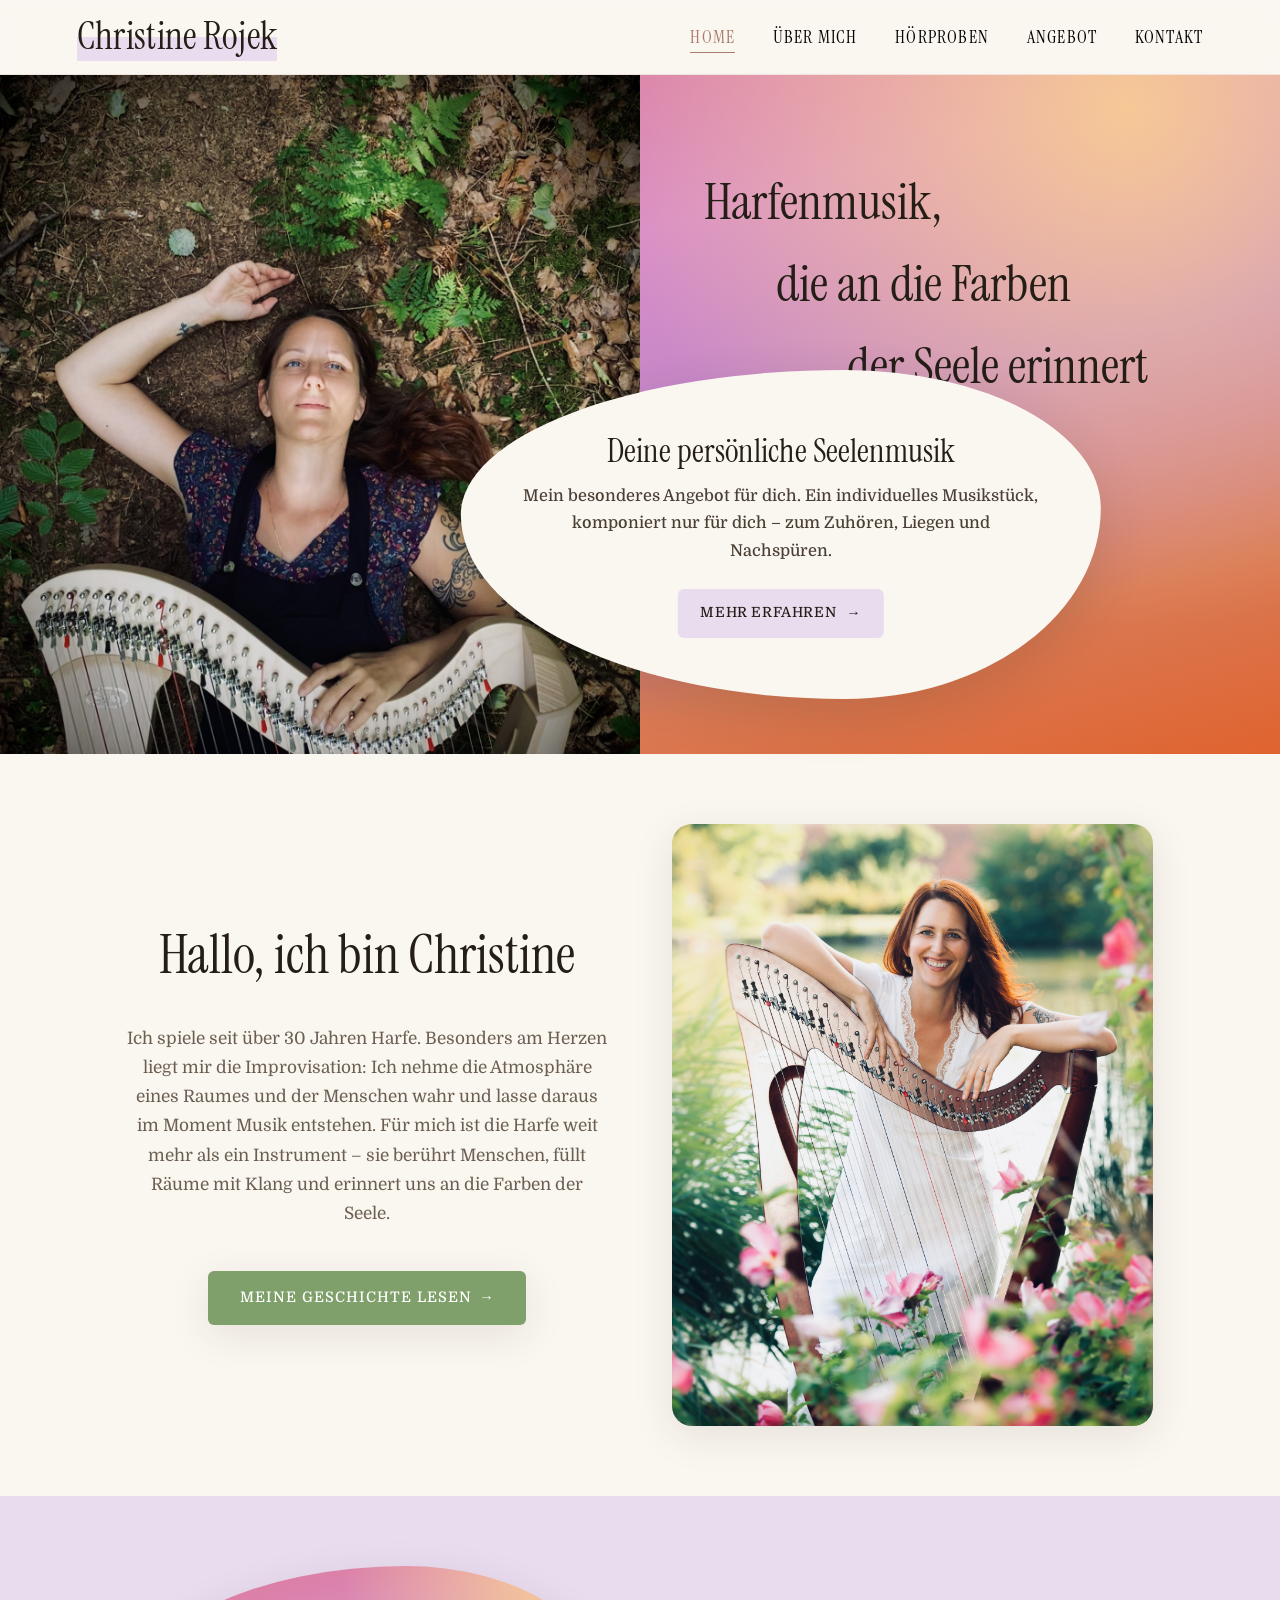
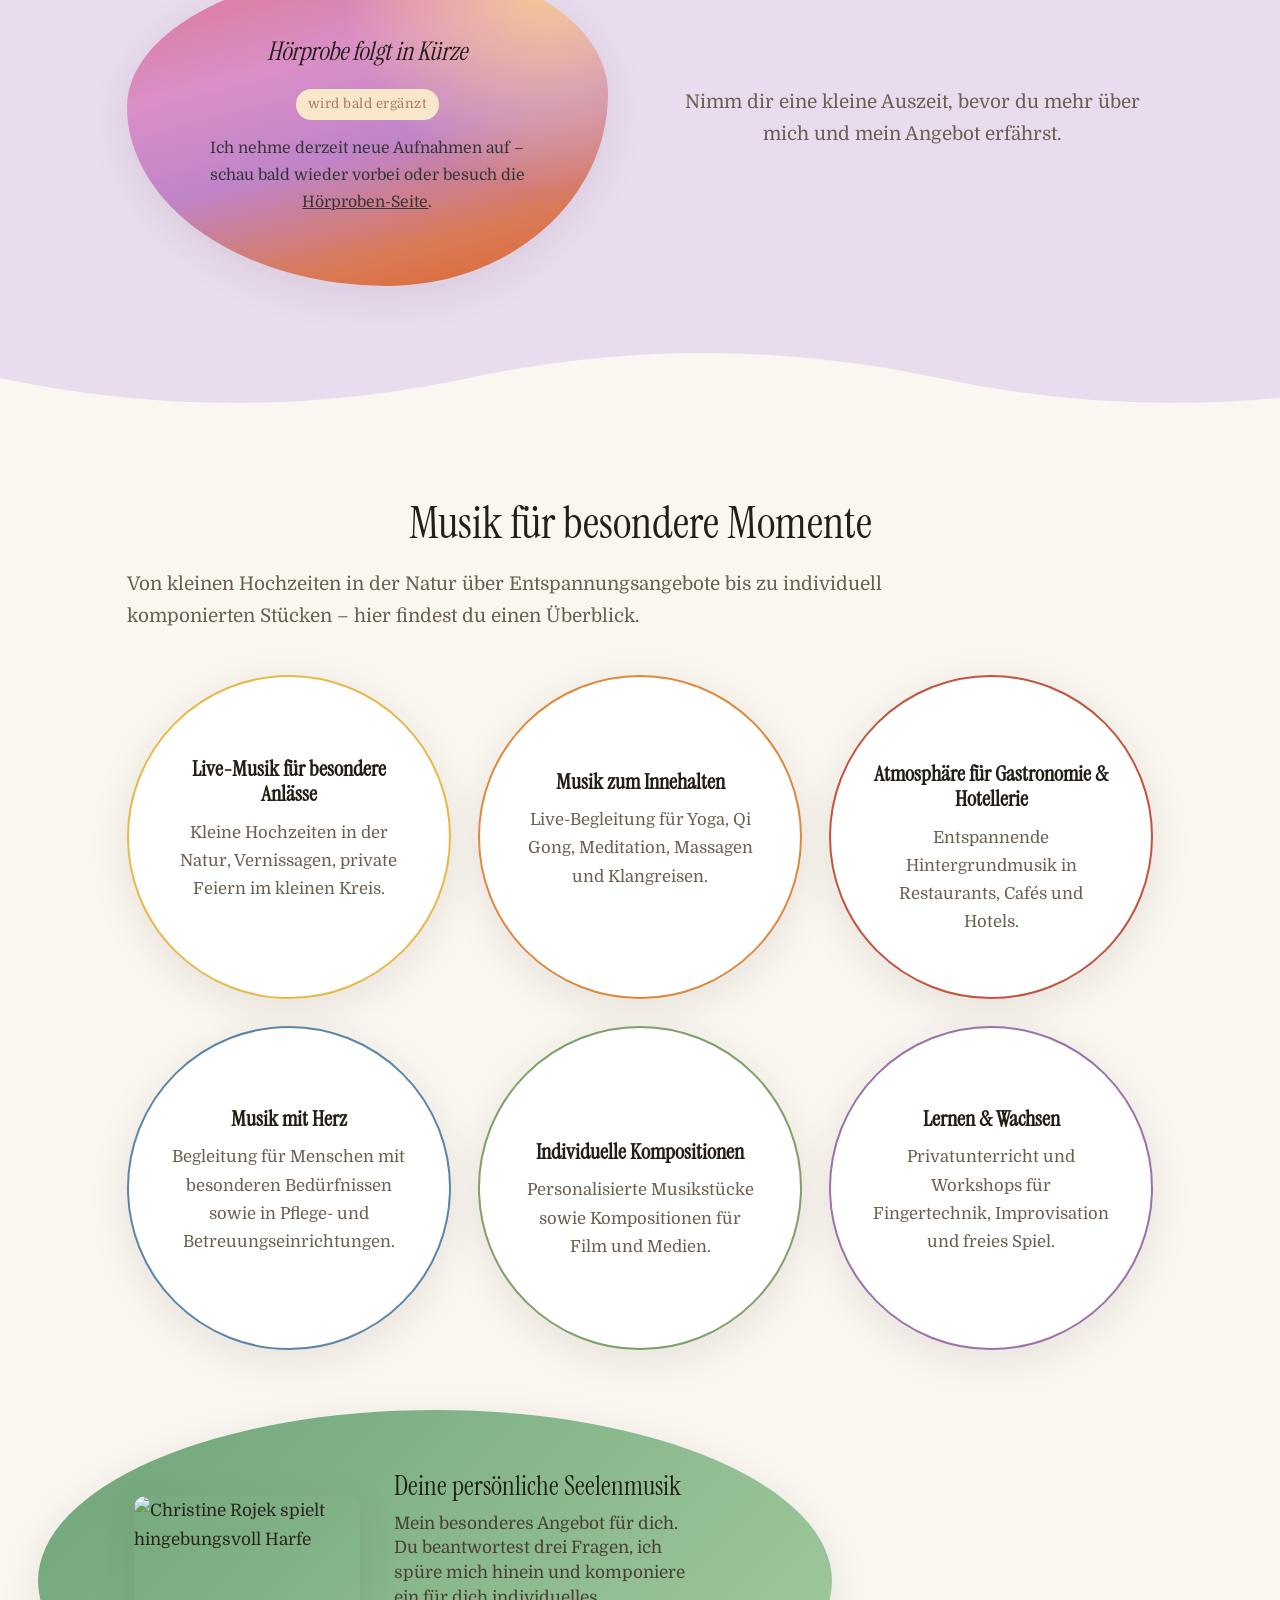
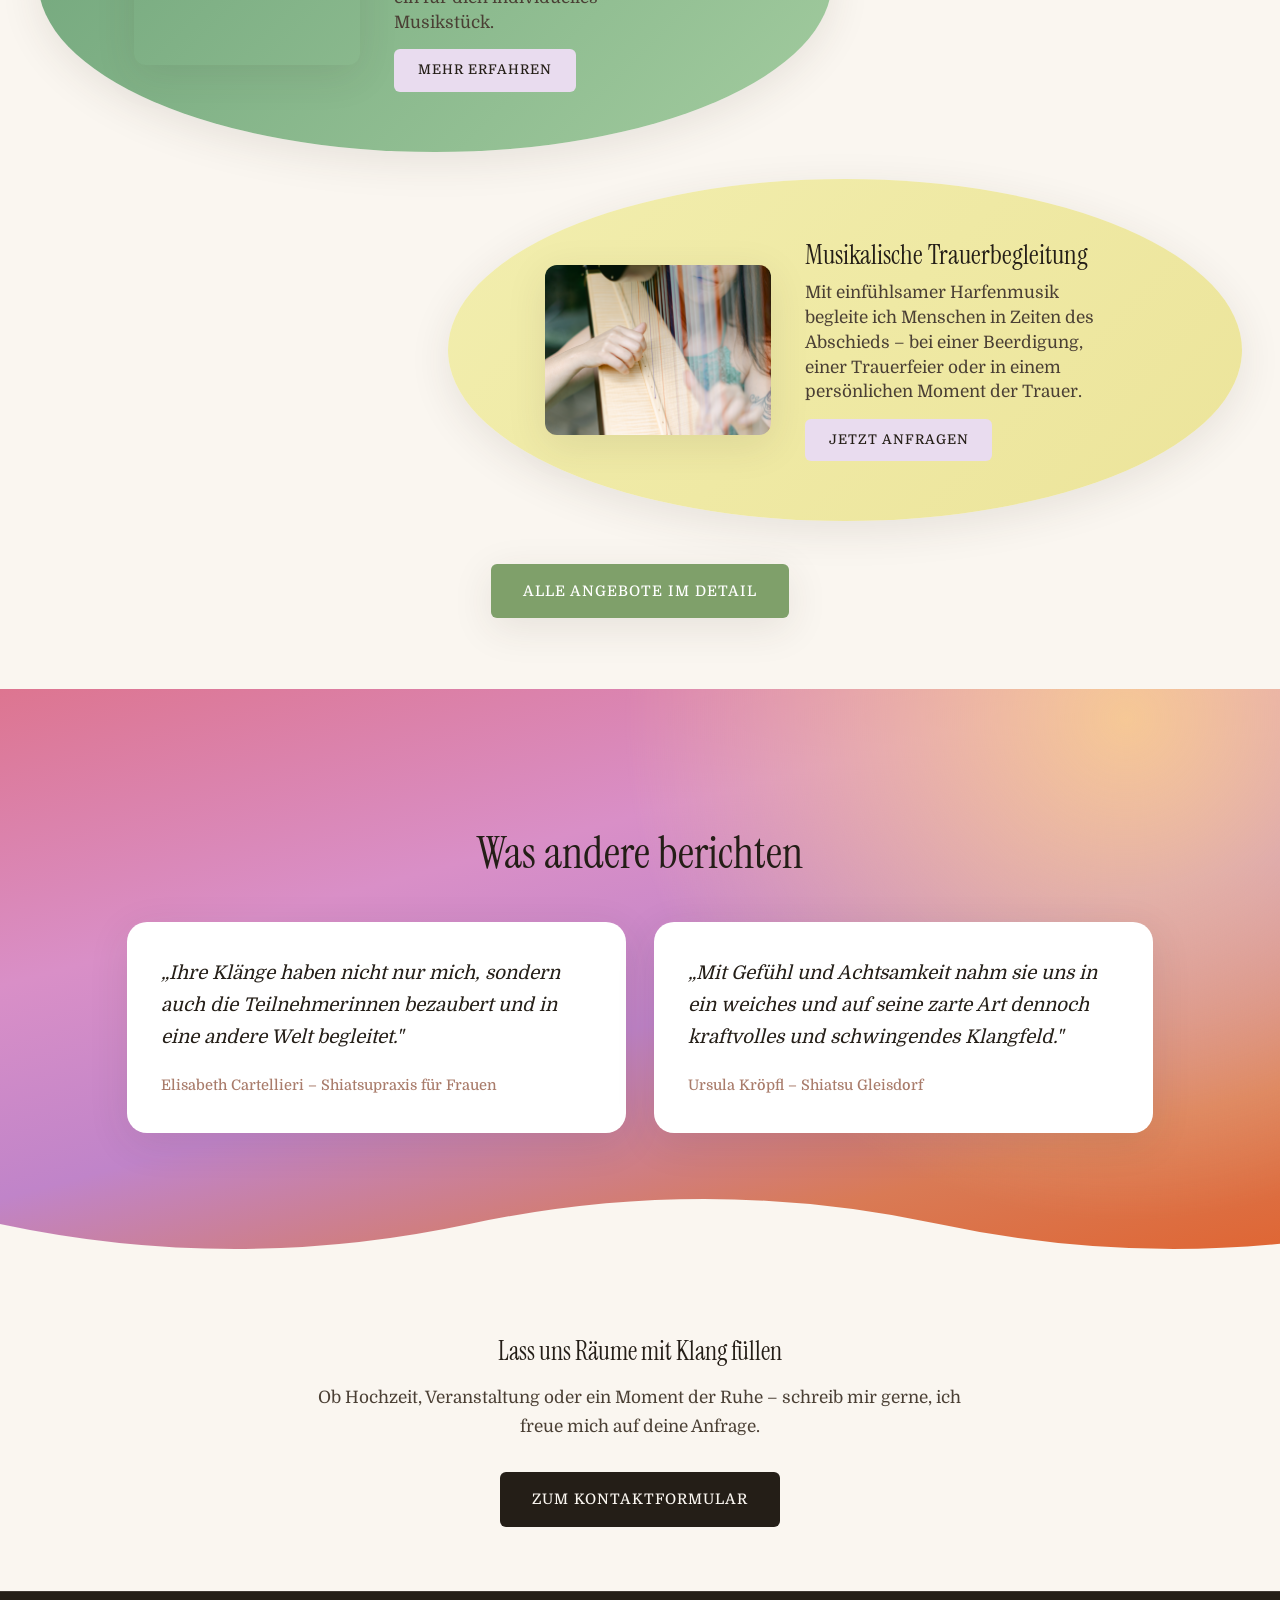
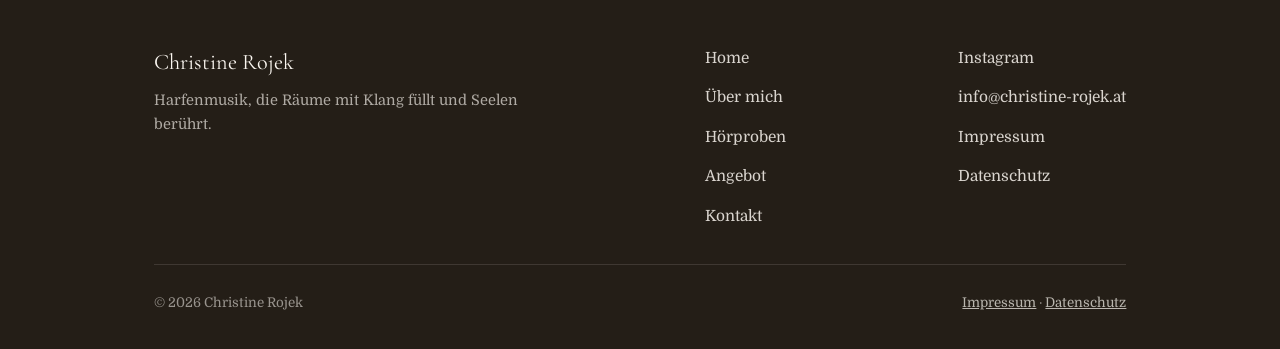
==== commit 3ce3f950: "Connect contact form to Formspark, fix Safari bubble layout bug, add YouTube video and offer-card li" ====
--- a/index.html
+++ b/index.html
@@ -75,53 +75,57 @@
     <p class="lede">Von kleinen Hochzeiten in der Natur über Entspannungsangebote bis zu individuell komponierten Stücken – hier findest du einen Überblick.</p>
     <div class="home-offer-flex">
       <div class="offer-grid">
-        <div class="offer-card">
+        <a class="offer-card" href="kontakt.html">
           <h3>Live-Musik für besondere Anlässe</h3>
           <p>Kleine Hochzeiten in der Natur, Vernissagen, private Feiern im kleinen Kreis.</p>
-        </div>
-        <div class="offer-card">
+        </a>
+        <a class="offer-card" href="kontakt.html">
           <h3>Musik zum Innehalten</h3>
           <p>Live-Begleitung für Yoga, Qi Gong, Meditation, Massagen und Klangreisen.</p>
-        </div>
-        <div class="offer-card">
+        </a>
+        <a class="offer-card" href="kontakt.html">
           <h3>Atmosphäre für Gastronomie &amp; Hotellerie</h3>
           <p>Entspannende Hintergrundmusik in Restaurants, Cafés und Hotels.</p>
-        </div>
-        <div class="offer-card">
+        </a>
+        <a class="offer-card" href="kontakt.html">
           <h3>Musik mit Herz</h3>
           <p>Begleitung für Menschen mit besonderen Bedürfnissen sowie in Pflege- und Betreuungseinrichtungen.</p>
-        </div>
-        <div class="offer-card">
+        </a>
+        <a class="offer-card" href="kontakt.html">
           <h3>Individuelle Kompositionen</h3>
           <p>Personalisierte Musikstücke sowie Kompositionen für Film und Medien.</p>
-        </div>
-        <div class="offer-card">
+        </a>
+        <a class="offer-card" href="kontakt.html">
           <h3>Lernen &amp; Wachsen</h3>
           <p>Privatunterricht und Workshops für Fingertechnik, Improvisation und freies Spiel.</p>
-        </div>
+        </a>
       </div>
 
       <div class="soulmusic-wrap">
         <div class="soulmusic-card">
-          <h3 class="soulmusic-card__heading">Deine persönliche Seelenmusik</h3>
           <div class="soulmusic-card__media">
             <img src="img/christine_rojek-114.jpg" alt="Christine Rojek spielt hingebungsvoll Harfe">
           </div>
-          <div class="soulmusic-card__text">
-            <p>Mein besonderes Angebot für dich. Du beantwortest drei Fragen, ich spüre mich hinein und komponiere ein für dich individuelles Musikstück.</p>
-          </div>
-          <a href="seelenmusik.html" class="btn btn--lavender">Mehr erfahren</a>
+          <div class="soulmusic-card__content">
+            <h3 class="soulmusic-card__heading">Deine persönliche Seelenmusik</h3>
+            <div class="soulmusic-card__text">
+              <p>Mein besonderes Angebot für dich. Du beantwortest drei Fragen, ich spüre mich hinein und komponiere ein für dich individuelles Musikstück.</p>
+            </div>
+            <a href="seelenmusik.html" class="btn btn--lavender">Mehr erfahren</a>
+          </div>
         </div>
 
         <div class="soulmusic-card soulmusic-card--yellow">
-          <h3 class="soulmusic-card__heading">Musikalische Trauerbegleitung</h3>
           <div class="soulmusic-card__media">
             <img src="img/christine_rojek-175.jpg" alt="Christine Rojek spielt einfühlsam Harfe">
           </div>
-          <div class="soulmusic-card__text">
-            <p>Mit einfühlsamer Harfenmusik begleite ich Menschen in Zeiten des Abschieds – bei einer Beerdigung, einer Trauerfeier oder in einem persönlichen Moment der Trauer.</p>
-          </div>
-          <a href="kontakt.html" class="btn btn--lavender">Jetzt anfragen</a>
+          <div class="soulmusic-card__content">
+            <h3 class="soulmusic-card__heading">Musikalische Trauerbegleitung</h3>
+            <div class="soulmusic-card__text">
+              <p>Mit einfühlsamer Harfenmusik begleite ich Menschen in Zeiten des Abschieds – bei einer Beerdigung, einer Trauerfeier oder in einem persönlichen Moment der Trauer.</p>
+            </div>
+            <a href="kontakt.html" class="btn btn--lavender">Jetzt anfragen</a>
+          </div>
         </div>
       </div>
     </div>
--- a/css/style.css
+++ b/css/style.css
@@ -57,6 +57,7 @@
   background: var(--cream);
   line-height: 1.7;
   -webkit-font-smoothing: antialiased;
+  overflow-x: hidden;
 }
 img { max-width: 100%; display: block; }
 a { color: inherit; text-decoration: none; }
@@ -1117,65 +1118,55 @@
   .home-offer-flex .soulmusic-wrap {
     order: 1;
     margin-top: 3.5rem;
-    gap: 0;
+    gap: 1.6rem;
+    margin-left: calc(-50vw + 50% + 38px);
+    width: calc(100vw - 76px);
   }
   .home-offer-flex .soulmusic-wrap .soulmusic-card {
-    width: 76%;
+    display: flex;
+    width: 62vw;
     margin-top: 0;
     margin-left: 0;
     margin-right: auto;
     align-self: auto;
-    grid-template-columns: minmax(0, 1fr) minmax(0, 1.3fr);
-    grid-template-rows: auto auto auto;
     align-items: center;
     border-radius: 50%;
-    padding: 7.5% 14% 8.5% 14%;
+    padding: 5% 11% 5% 8%;
   }
   .home-offer-flex .soulmusic-wrap .soulmusic-card--yellow {
-    width: 76%;
-    margin-top: 1rem;
+    width: 62vw;
+    margin-top: 0;
     margin-left: auto;
     margin-right: 0;
     align-self: auto;
-    grid-template-columns: minmax(0, 1.4fr) minmax(0, 1fr);
     border-radius: 50%;
-    padding: 7.5% 11% 8.5% 14%;
+    padding: 5% 11% 5% 8%;
   }
   .home-offer-flex .soulmusic-wrap .soulmusic-card {
-    gap: 1.4rem 0.8rem;
+    gap: 2rem;
   }
   .home-offer-flex .soulmusic-wrap .soulmusic-card__heading {
-    grid-column: 1 / -1;
-    grid-row: 1;
     white-space: normal;
-    margin-bottom: 0;
-    font-size: clamp(1.65rem, 2.2vw, 2.1rem);
-    text-align: center;
+    margin-bottom: 0.6rem;
+    font-size: clamp(1.6rem, 2.1vw, 2.1rem);
+    text-align: left;
   }
   .home-offer-flex .soulmusic-wrap .soulmusic-card__media {
-    grid-row: 2;
-    grid-column: 1;
-  }
-  .home-offer-flex .soulmusic-wrap .soulmusic-card__text {
-    grid-row: 2;
-    grid-column: 2;
+    flex: 0 0 40%;
+  }
+  .home-offer-flex .soulmusic-wrap .soulmusic-card__content {
+    flex: 1 1 auto;
+    display: flex;
+    flex-direction: column;
+    align-items: flex-start;
   }
   .home-offer-flex .soulmusic-wrap .soulmusic-card p {
     margin-bottom: 0.8rem;
     line-height: 1.45;
   }
   .home-offer-flex .soulmusic-wrap .soulmusic-card .btn {
-    grid-row: 3;
-    grid-column: 1 / -1;
-    justify-self: center;
     font-size: 0.78rem;
     padding: 0.65em 1.7em;
-  }
-  .home-offer-flex .soulmusic-wrap .soulmusic-card--yellow .soulmusic-card__media {
-    grid-column: 2;
-  }
-  .home-offer-flex .soulmusic-wrap .soulmusic-card--yellow .soulmusic-card__text {
-    grid-column: 1;
   }
 }
 .soulmusic-card {
@@ -1645,6 +1636,16 @@
 }
 .form-row textarea { resize: vertical; min-height: 140px; }
 .form-note { font-size: 0.85rem; color: var(--text-soft); margin-top: -0.4rem; }
+.form-status {
+  display: none;
+  font-size: 0.95rem;
+  padding: 0.9em 1.1em;
+  border-radius: var(--radius-sm);
+  margin-top: -0.4rem;
+}
+.form-status:not(:empty) { display: block; }
+.form-status--success { background: var(--gradient-sage); color: var(--brown-deep); }
+.form-status--error { background: var(--pastel-rose); color: var(--brown-deep); }
 
 .package-choice { display: flex; flex-wrap: wrap; gap: 1rem; }
 .package-choice__option {
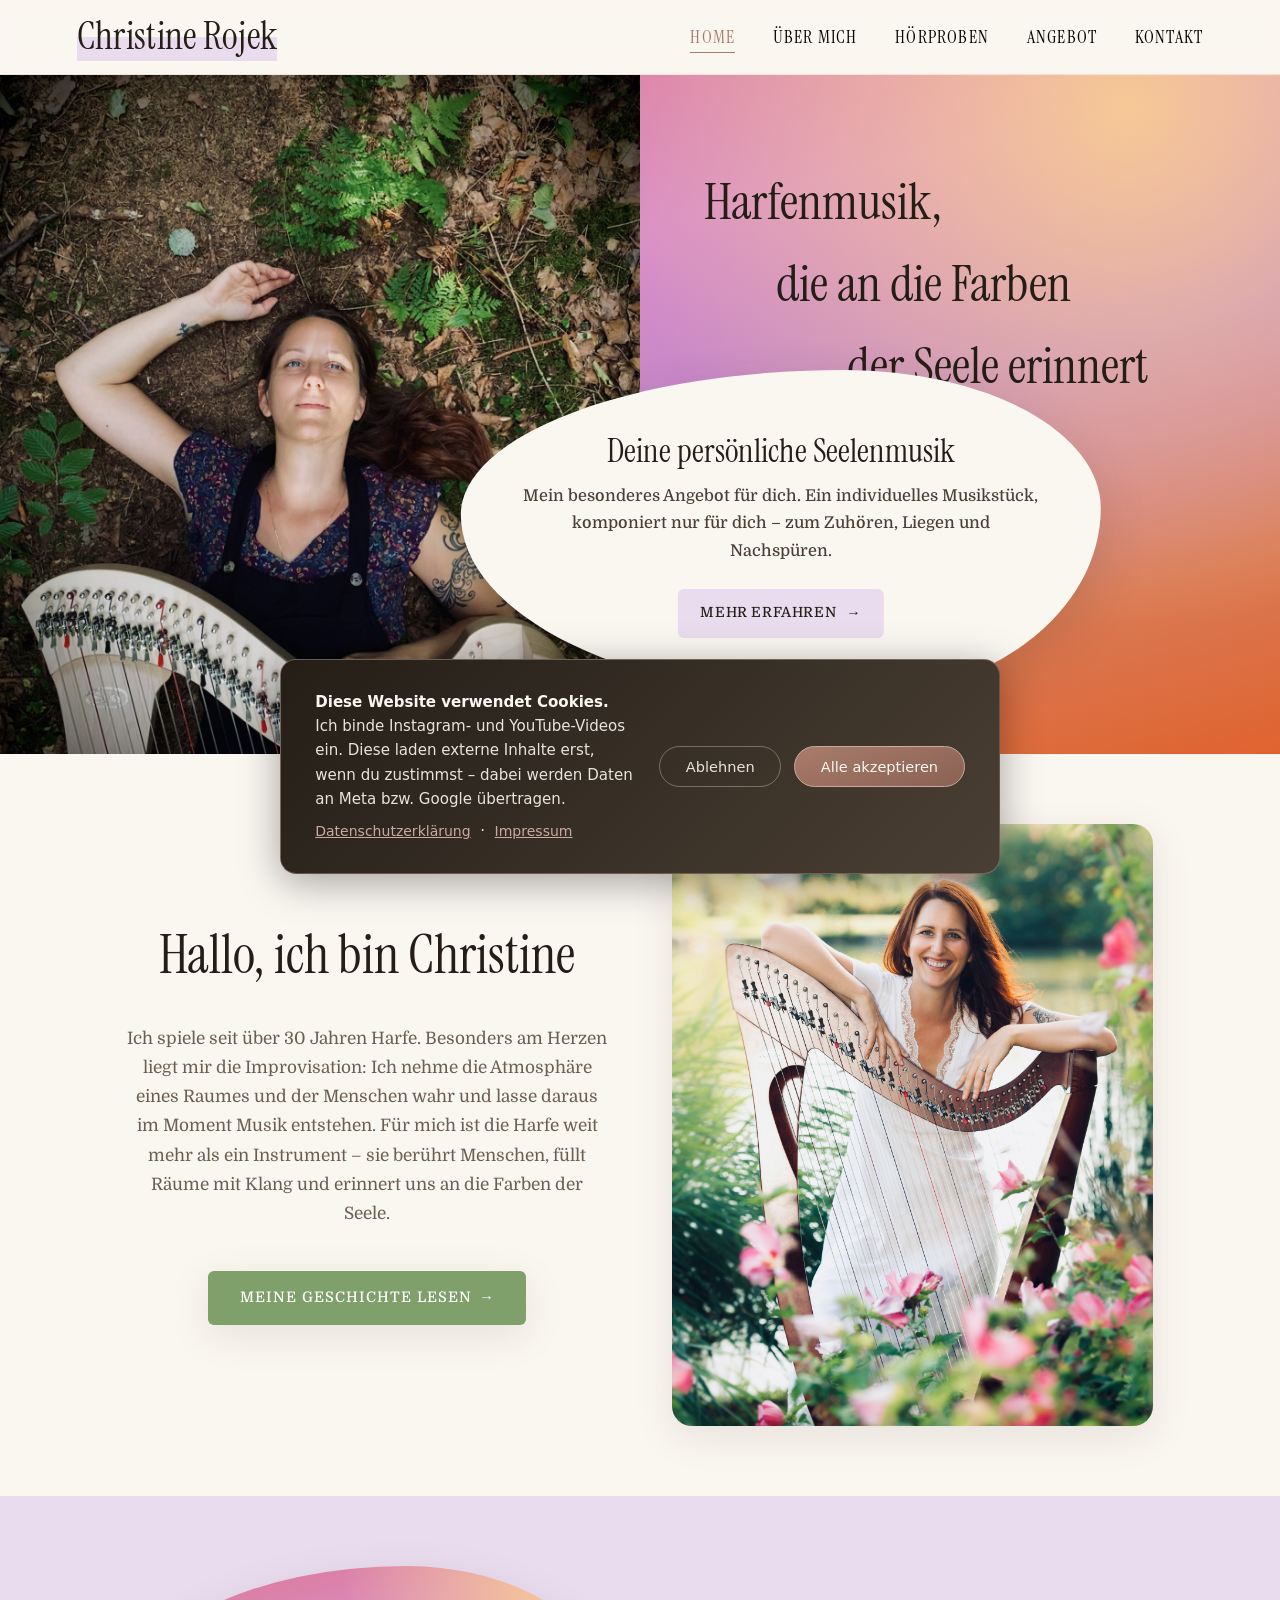
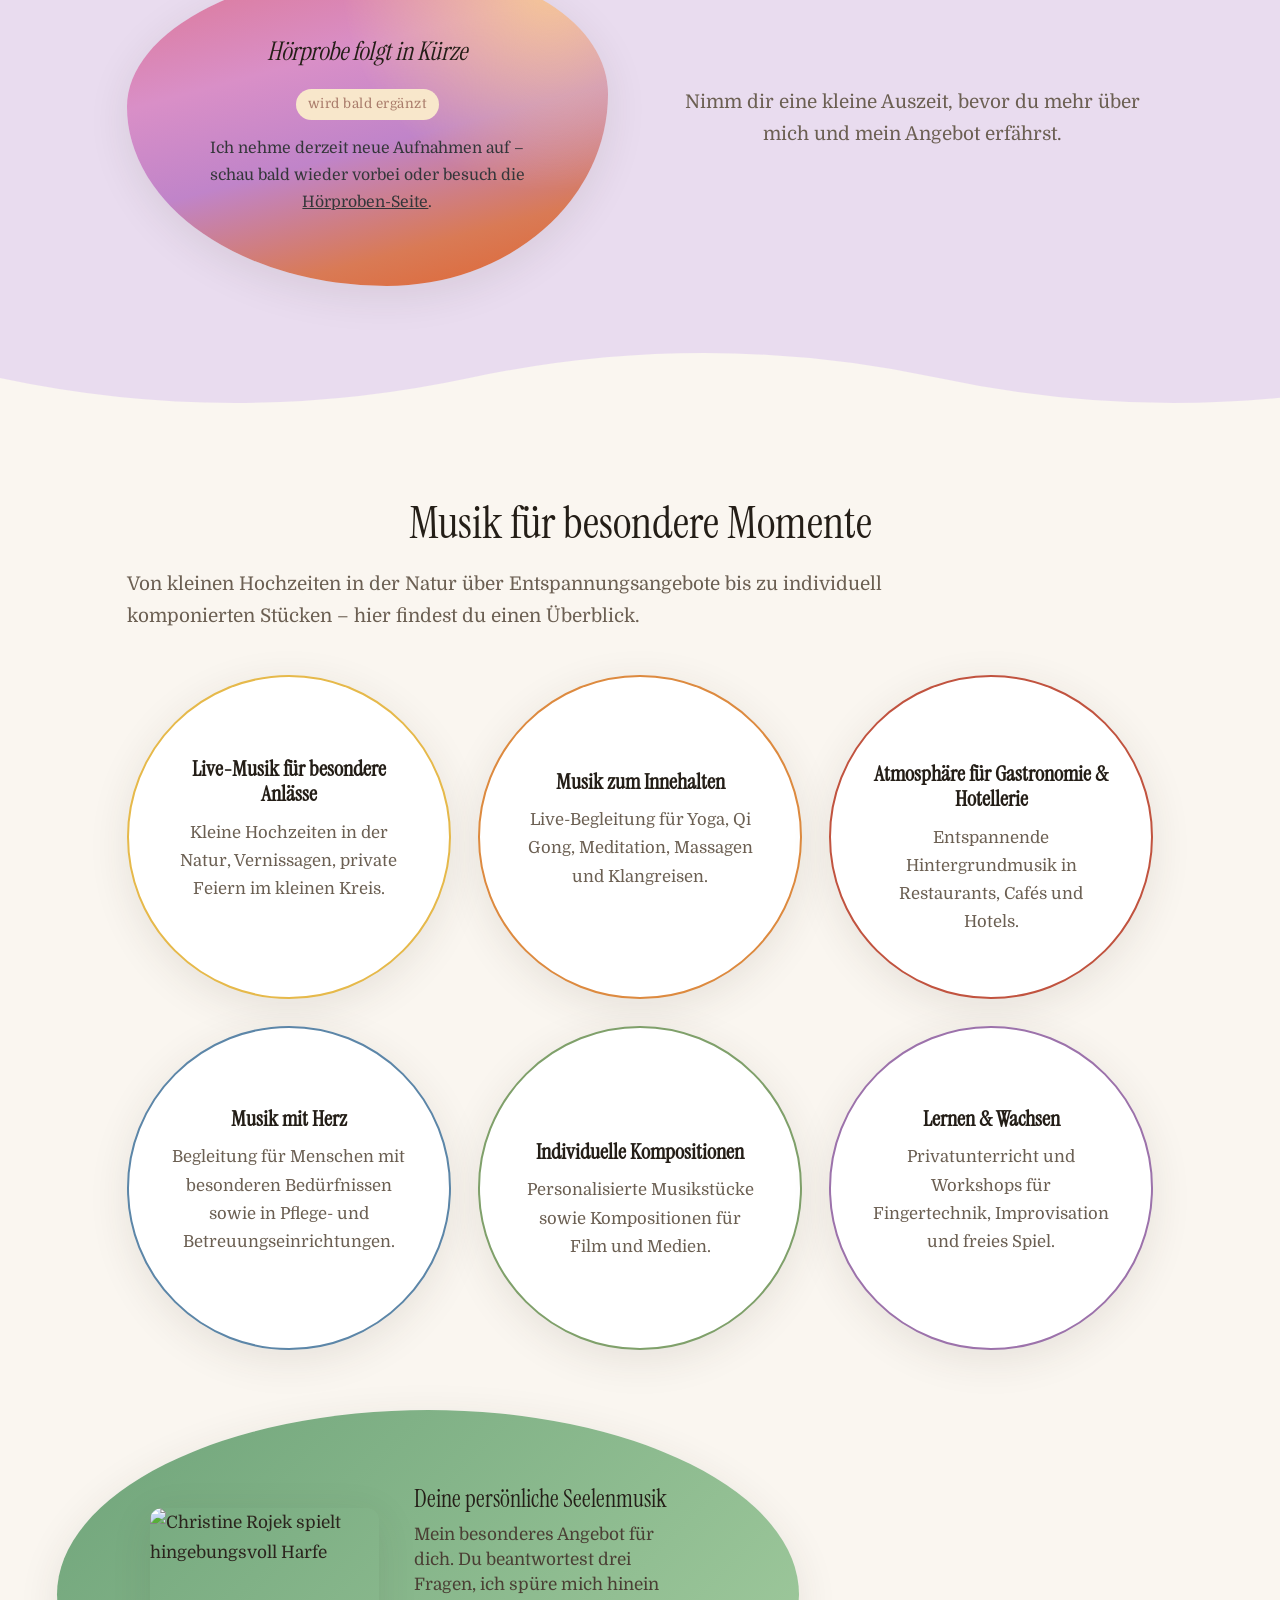
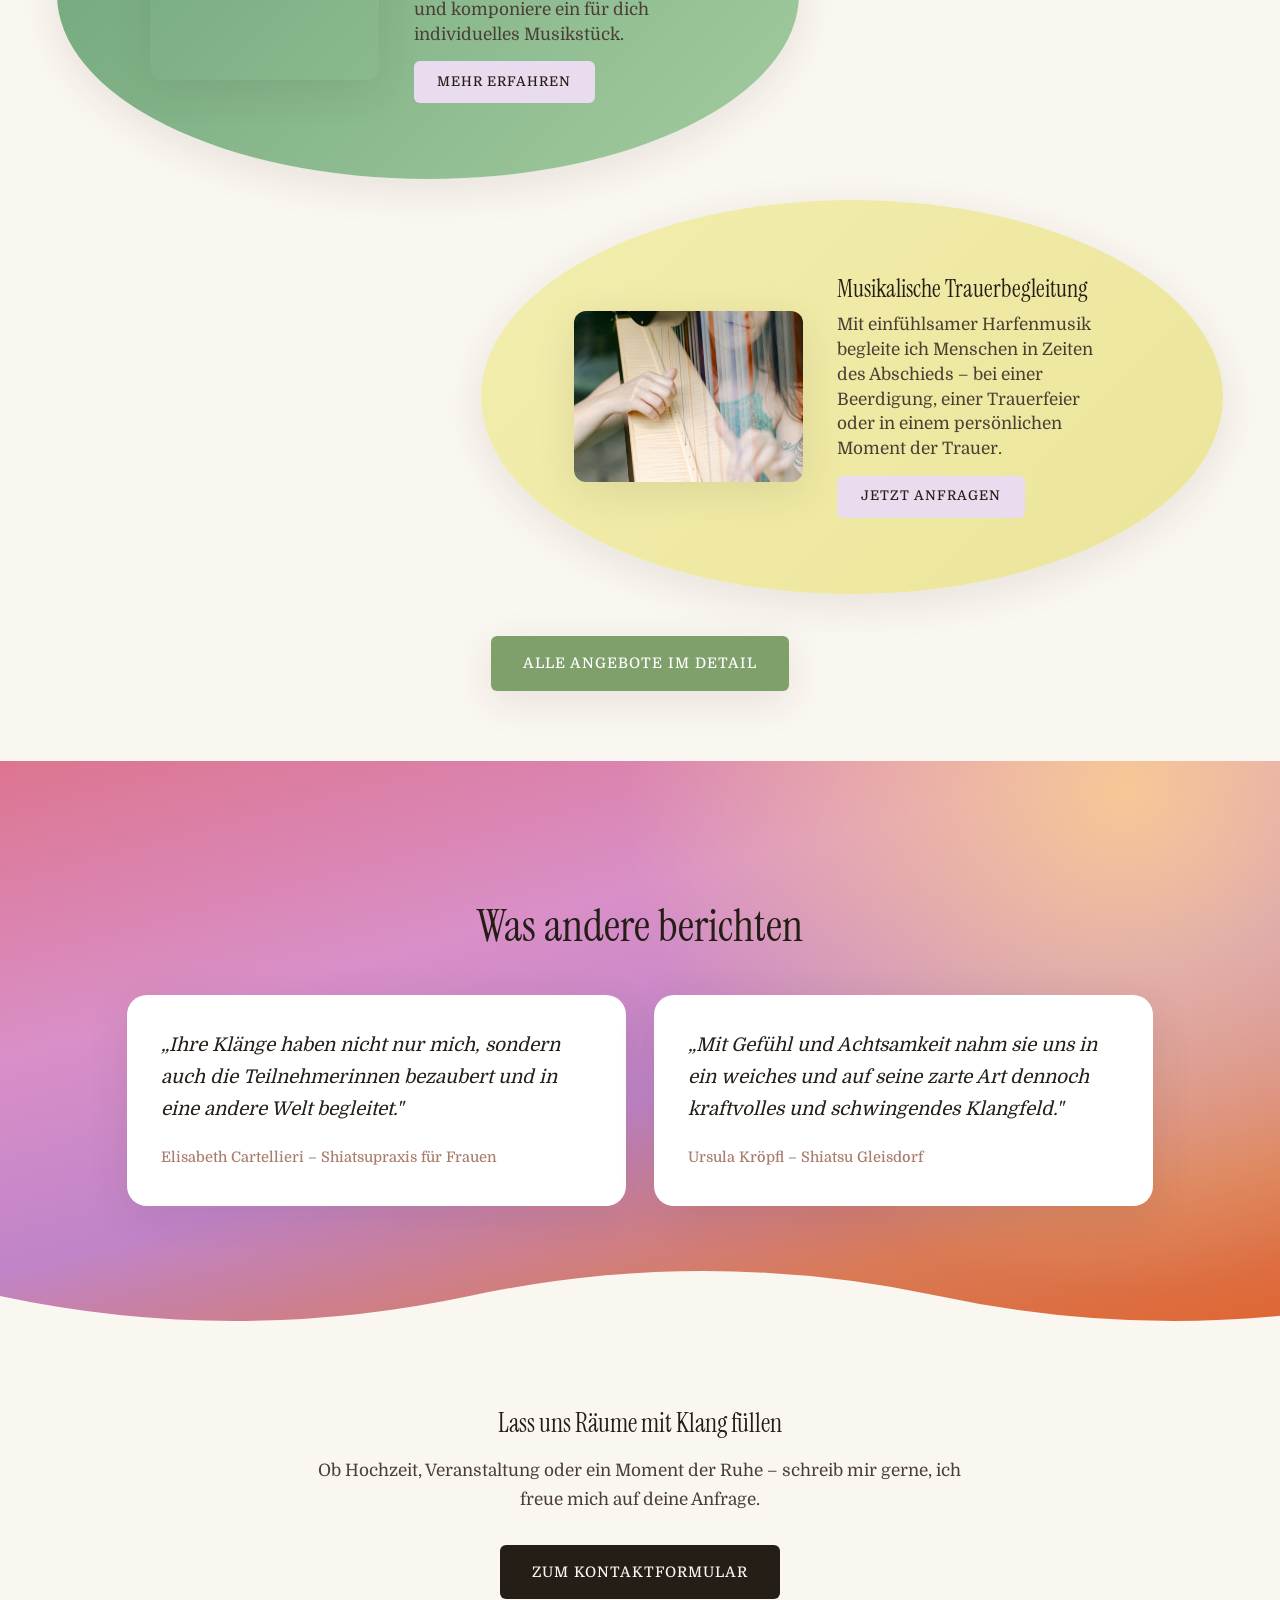
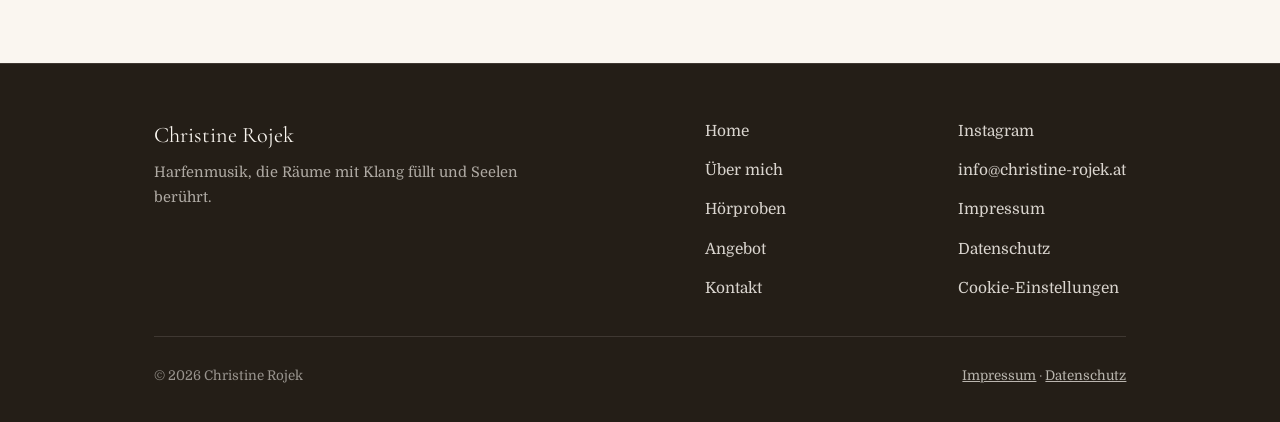
==== commit c858c402: "Fix broken Seelenmusik booking form and add cookie consent for Instagram/YouTube embeds - Wire seele" ====
--- a/index.html
+++ b/index.html
@@ -6,6 +6,7 @@
 <title>Christine Rojek – Harfenmusik für besondere Momente</title>
 <meta name="description" content="Christine Rojek, Harfenistin aus Graz: Live-Musik für Hochzeiten, Feiern, Entspannung und besondere Anlässe sowie individuell komponierte Seelenmusik.">
 <link rel="stylesheet" href="css/style.css">
+<script src="js/cookie-banner.js"></script>
 </head>
 <body>
 
@@ -180,6 +181,7 @@
           <li><a href="mailto:info@christine-rojek.at">info@christine-rojek.at</a></li>
           <li><a href="impressum.html">Impressum</a></li>
           <li><a href="datenschutz.html">Datenschutz</a></li>
+          <li><a href="#" id="cookie-settings">Cookie-Einstellungen</a></li>
         </ul>
       </nav>
     </div>
--- a/css/style.css
+++ b/css/style.css
@@ -1118,29 +1118,29 @@
   .home-offer-flex .soulmusic-wrap {
     order: 1;
     margin-top: 3.5rem;
-    gap: 1.6rem;
-    margin-left: calc(-50vw + 50% + 38px);
-    width: calc(100vw - 76px);
+    gap: 1.2rem;
+    margin-left: calc(-50vw + 50% + 57px);
+    width: calc(100vw - 114px);
   }
   .home-offer-flex .soulmusic-wrap .soulmusic-card {
     display: flex;
-    width: 62vw;
+    width: 58vw;
     margin-top: 0;
     margin-left: 0;
     margin-right: auto;
     align-self: auto;
     align-items: center;
     border-radius: 50%;
-    padding: 5% 11% 5% 8%;
+    padding: 6.5% 11% 6.5% 8%;
   }
   .home-offer-flex .soulmusic-wrap .soulmusic-card--yellow {
-    width: 62vw;
+    width: 58vw;
     margin-top: 0;
     margin-left: auto;
     margin-right: 0;
     align-self: auto;
     border-radius: 50%;
-    padding: 5% 11% 5% 8%;
+    padding: 6.5% 11% 6.5% 8%;
   }
   .home-offer-flex .soulmusic-wrap .soulmusic-card {
     gap: 2rem;
@@ -1148,11 +1148,11 @@
   .home-offer-flex .soulmusic-wrap .soulmusic-card__heading {
     white-space: normal;
     margin-bottom: 0.6rem;
-    font-size: clamp(1.6rem, 2.1vw, 2.1rem);
+    font-size: clamp(1.4rem, 1.85vw, 1.9rem);
     text-align: left;
   }
   .home-offer-flex .soulmusic-wrap .soulmusic-card__media {
-    flex: 0 0 40%;
+    flex: 0 0 44%;
   }
   .home-offer-flex .soulmusic-wrap .soulmusic-card__content {
     flex: 1 1 auto;
@@ -1471,6 +1471,29 @@
 }
 .video-embed .instagram-media {
   margin: 0 auto !important;
+}
+.video-embed .embed-placeholder {
+  width: 100%;
+  max-width: 540px;
+  aspect-ratio: 4 / 5;
+  border-radius: var(--radius);
+  background: var(--brown-deep);
+  box-shadow: var(--shadow-soft);
+}
+.embed-placeholder {
+  display: flex;
+  flex-direction: column;
+  align-items: center;
+  justify-content: center;
+  gap: 1.2rem;
+  padding: 2rem;
+  text-align: center;
+}
+.embed-placeholder p {
+  font-style: normal;
+  color: var(--pastel-peach);
+  font-size: 0.95rem;
+  max-width: 32em;
 }
 
 .video-frame {
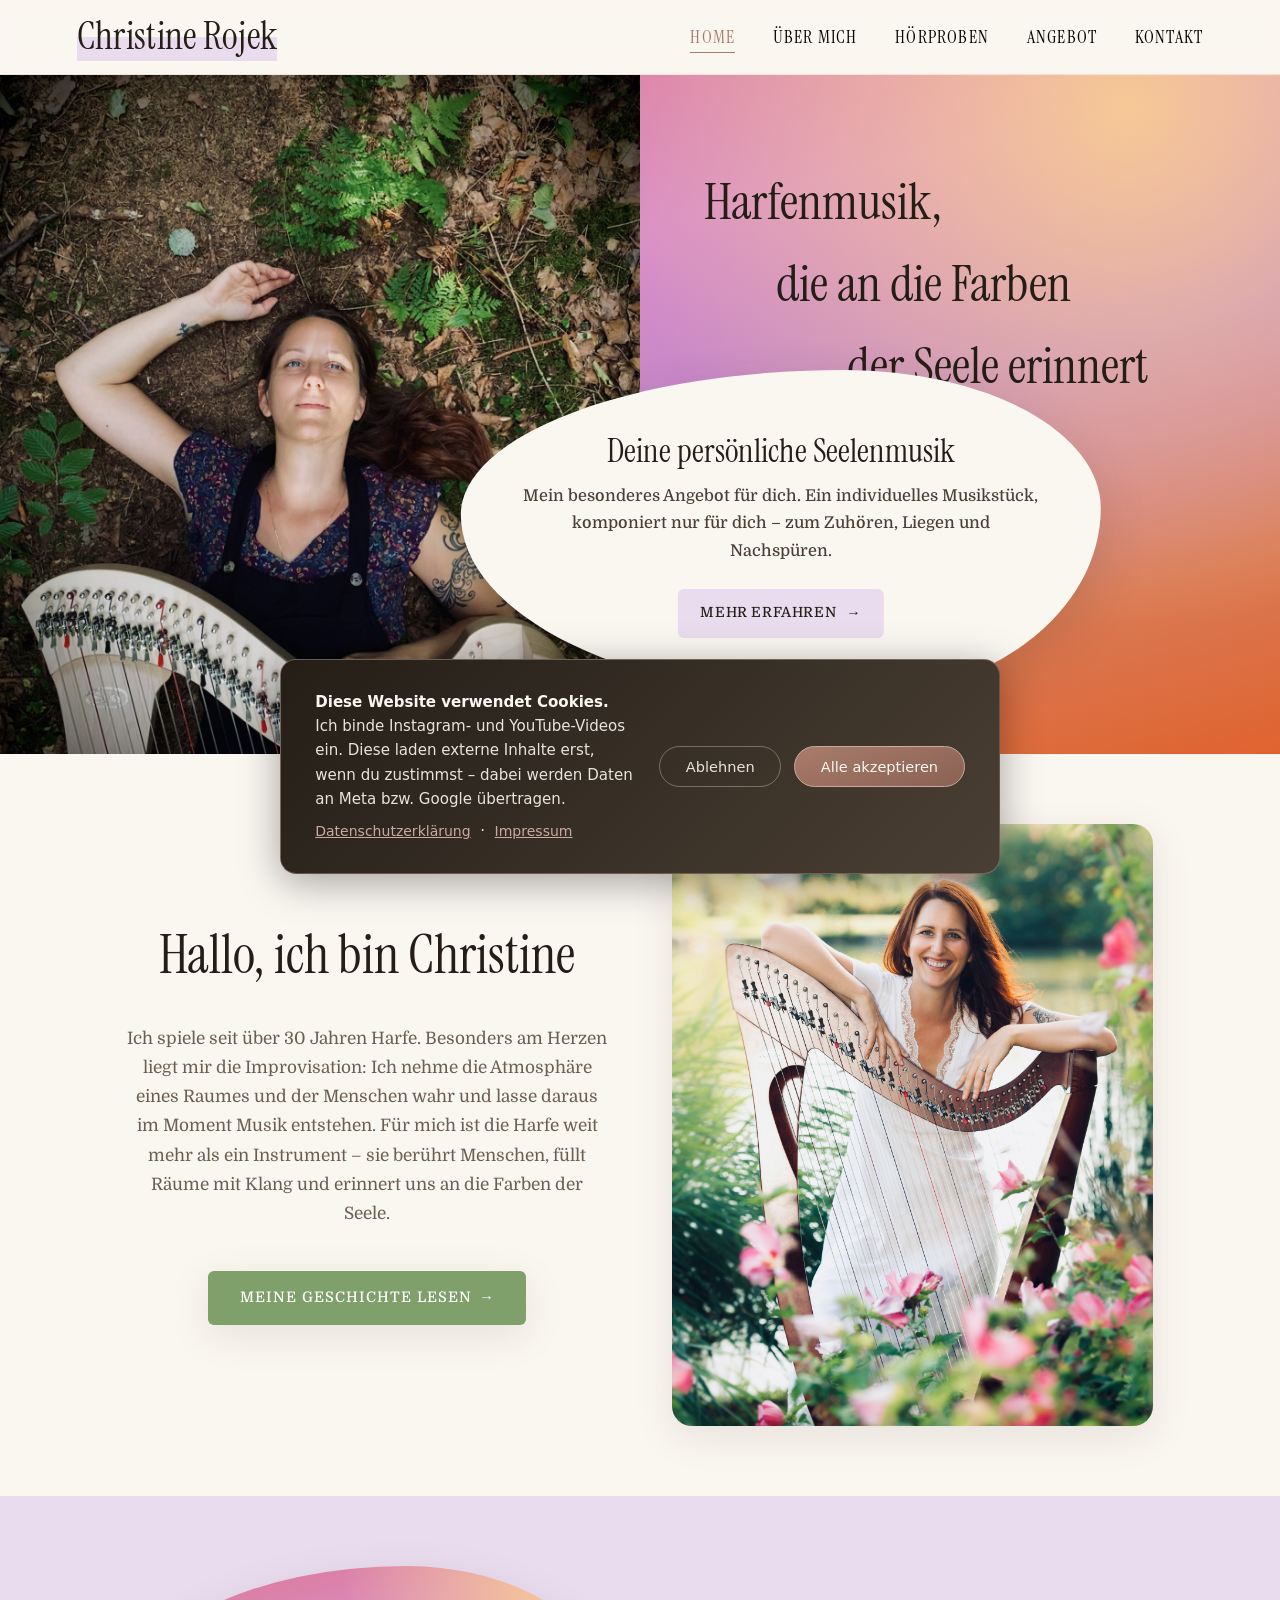
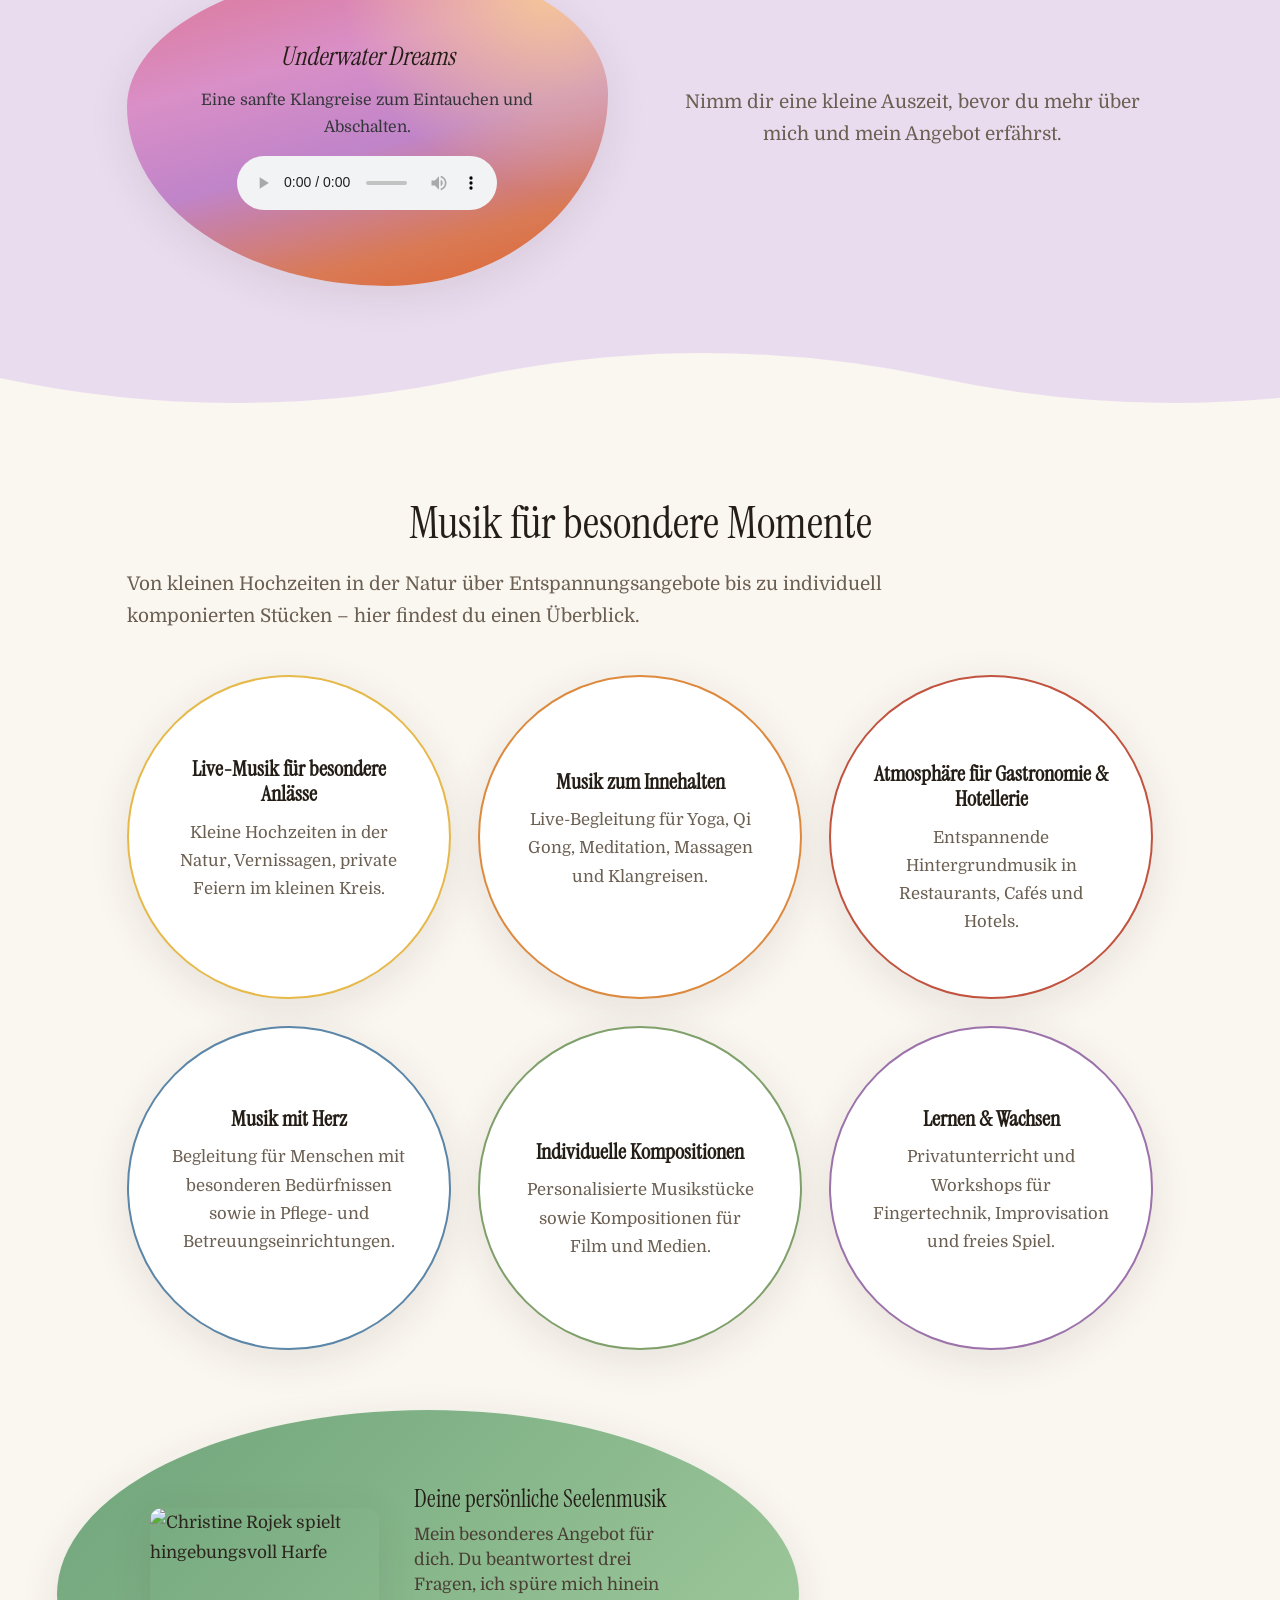
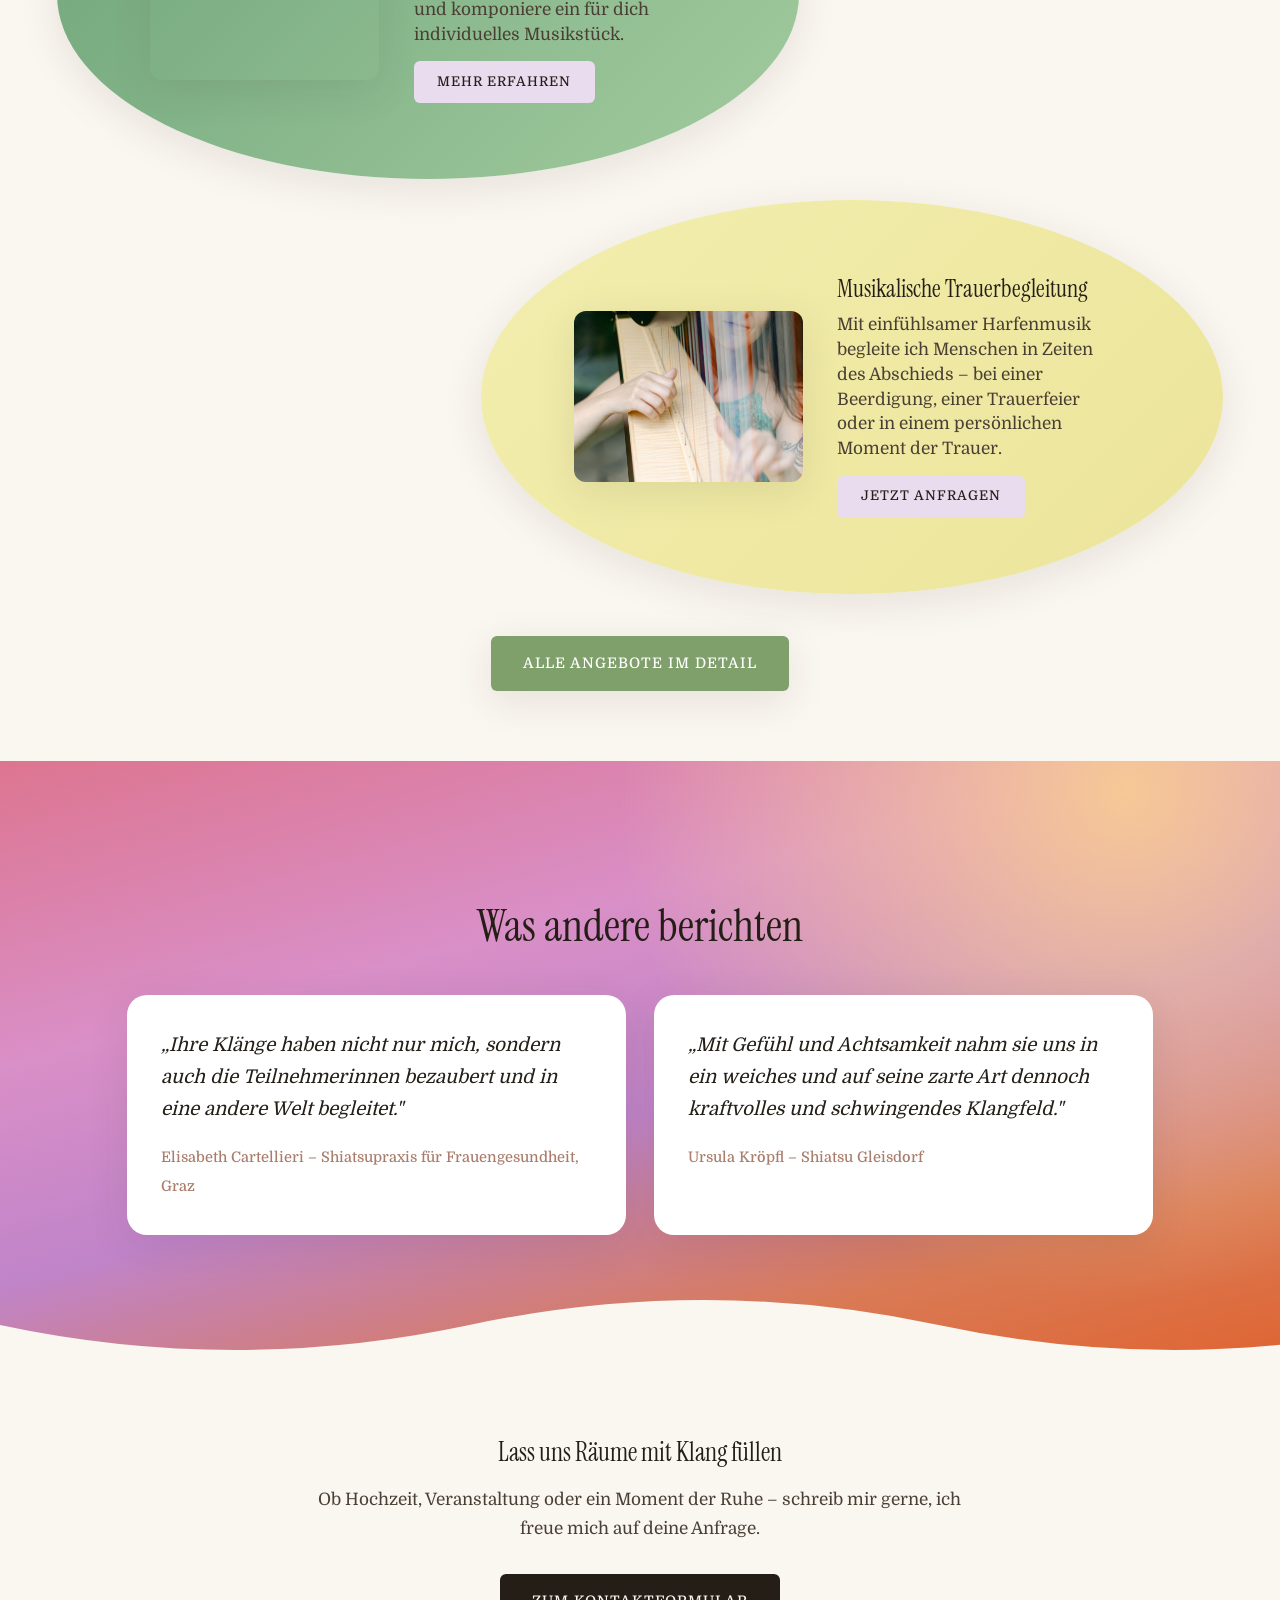
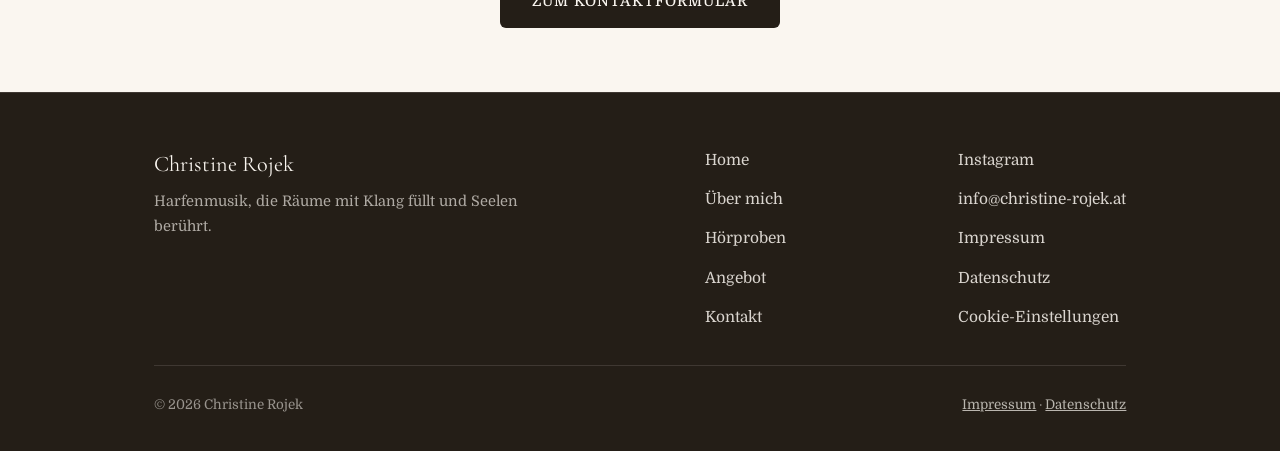
==== commit 2ade040f: "Add third Hörprobe, home page audio, content tweaks, and set up custom domain - Replace placeholder " ====
--- a/index.html
+++ b/index.html
@@ -59,9 +59,9 @@
   <div class="container">
     <div class="split">
       <div class="audio-card audio-card--soft">
-        <h3>Hörprobe folgt in Kürze</h3>
-        <span class="placeholder-note">wird bald ergänzt</span>
-        <p>Ich nehme derzeit neue Aufnahmen auf – schau bald wieder vorbei oder besuch die <a href="hoerproben.html" style="text-decoration:underline;">Hörproben-Seite</a>.</p>
+        <h3>Underwater Dreams</h3>
+        <p>Eine sanfte Klangreise zum Eintauchen und Abschalten.</p>
+        <audio controls src="audio/underwater-dreams.m4a"></audio>
       </div>
       <div class="split__content split__content--center">
         <p class="lede">Nimm dir eine kleine Auszeit, bevor du mehr über mich und mein Angebot erfährst.</p>
@@ -143,7 +143,7 @@
     <div class="testimonial-grid">
       <div class="testimonial">
         <p class="quote">„Ihre Klänge haben nicht nur mich, sondern auch die Teilnehmerinnen bezaubert und in eine andere Welt begleitet."</p>
-        <cite>Elisabeth Cartellieri – Shiatsupraxis für Frauen</cite>
+        <cite>Elisabeth Cartellieri – Shiatsupraxis für Frauengesundheit, Graz</cite>
       </div>
       <div class="testimonial">
         <p class="quote">„Mit Gefühl und Achtsamkeit nahm sie uns in ein weiches und auf seine zarte Art dennoch kraftvolles und schwingendes Klangfeld."</p>
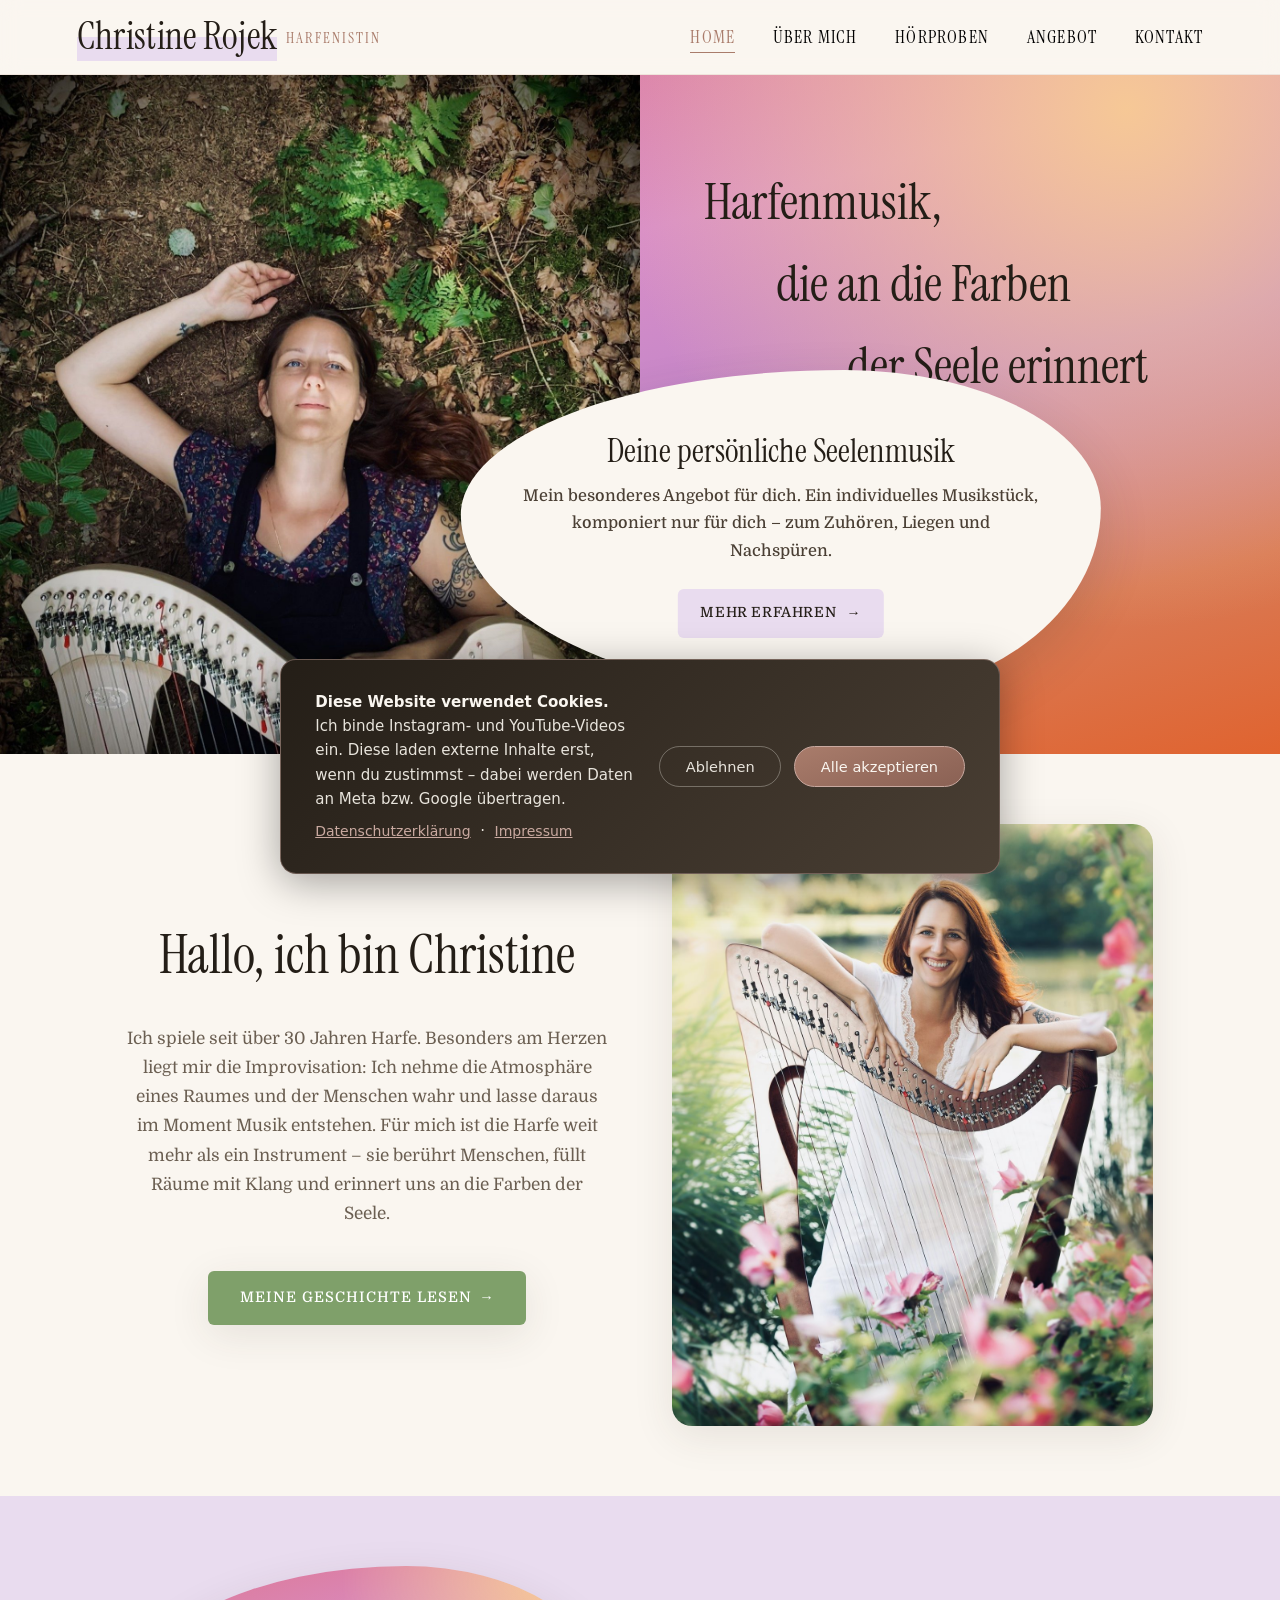
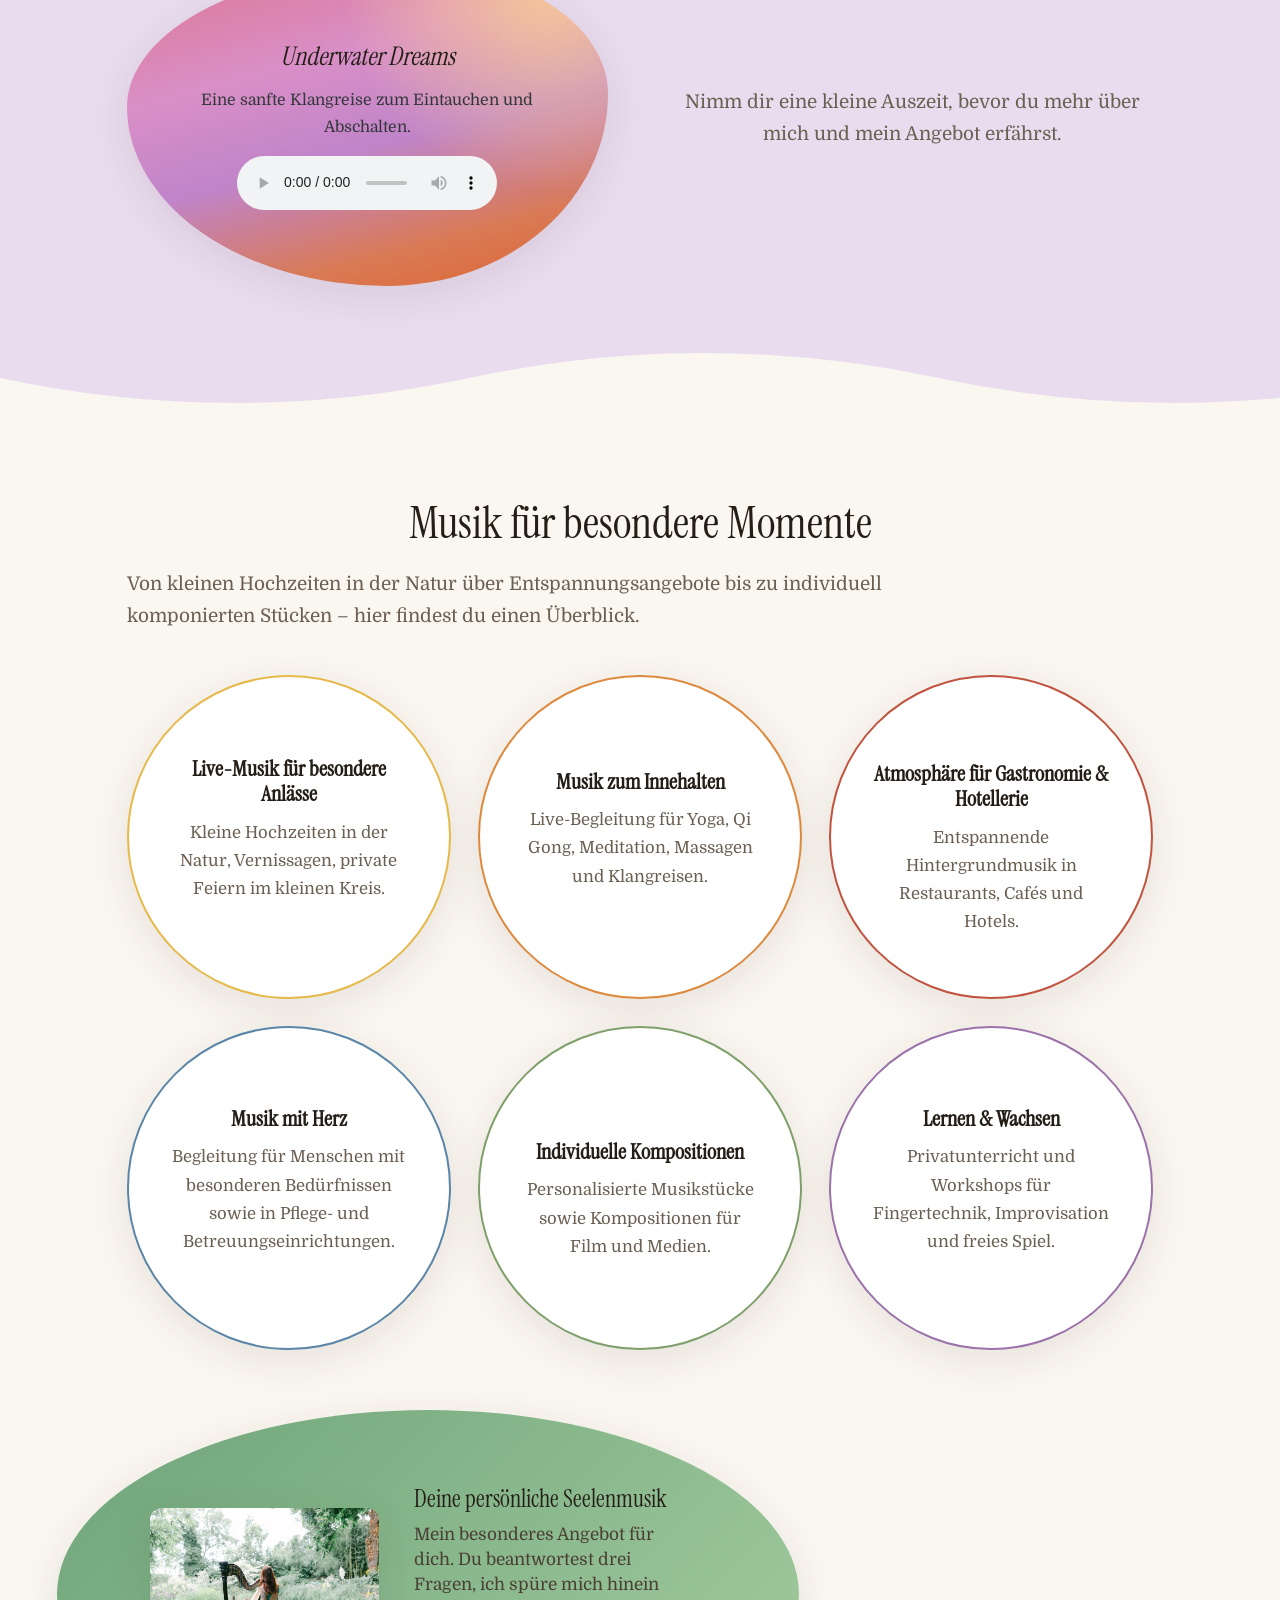
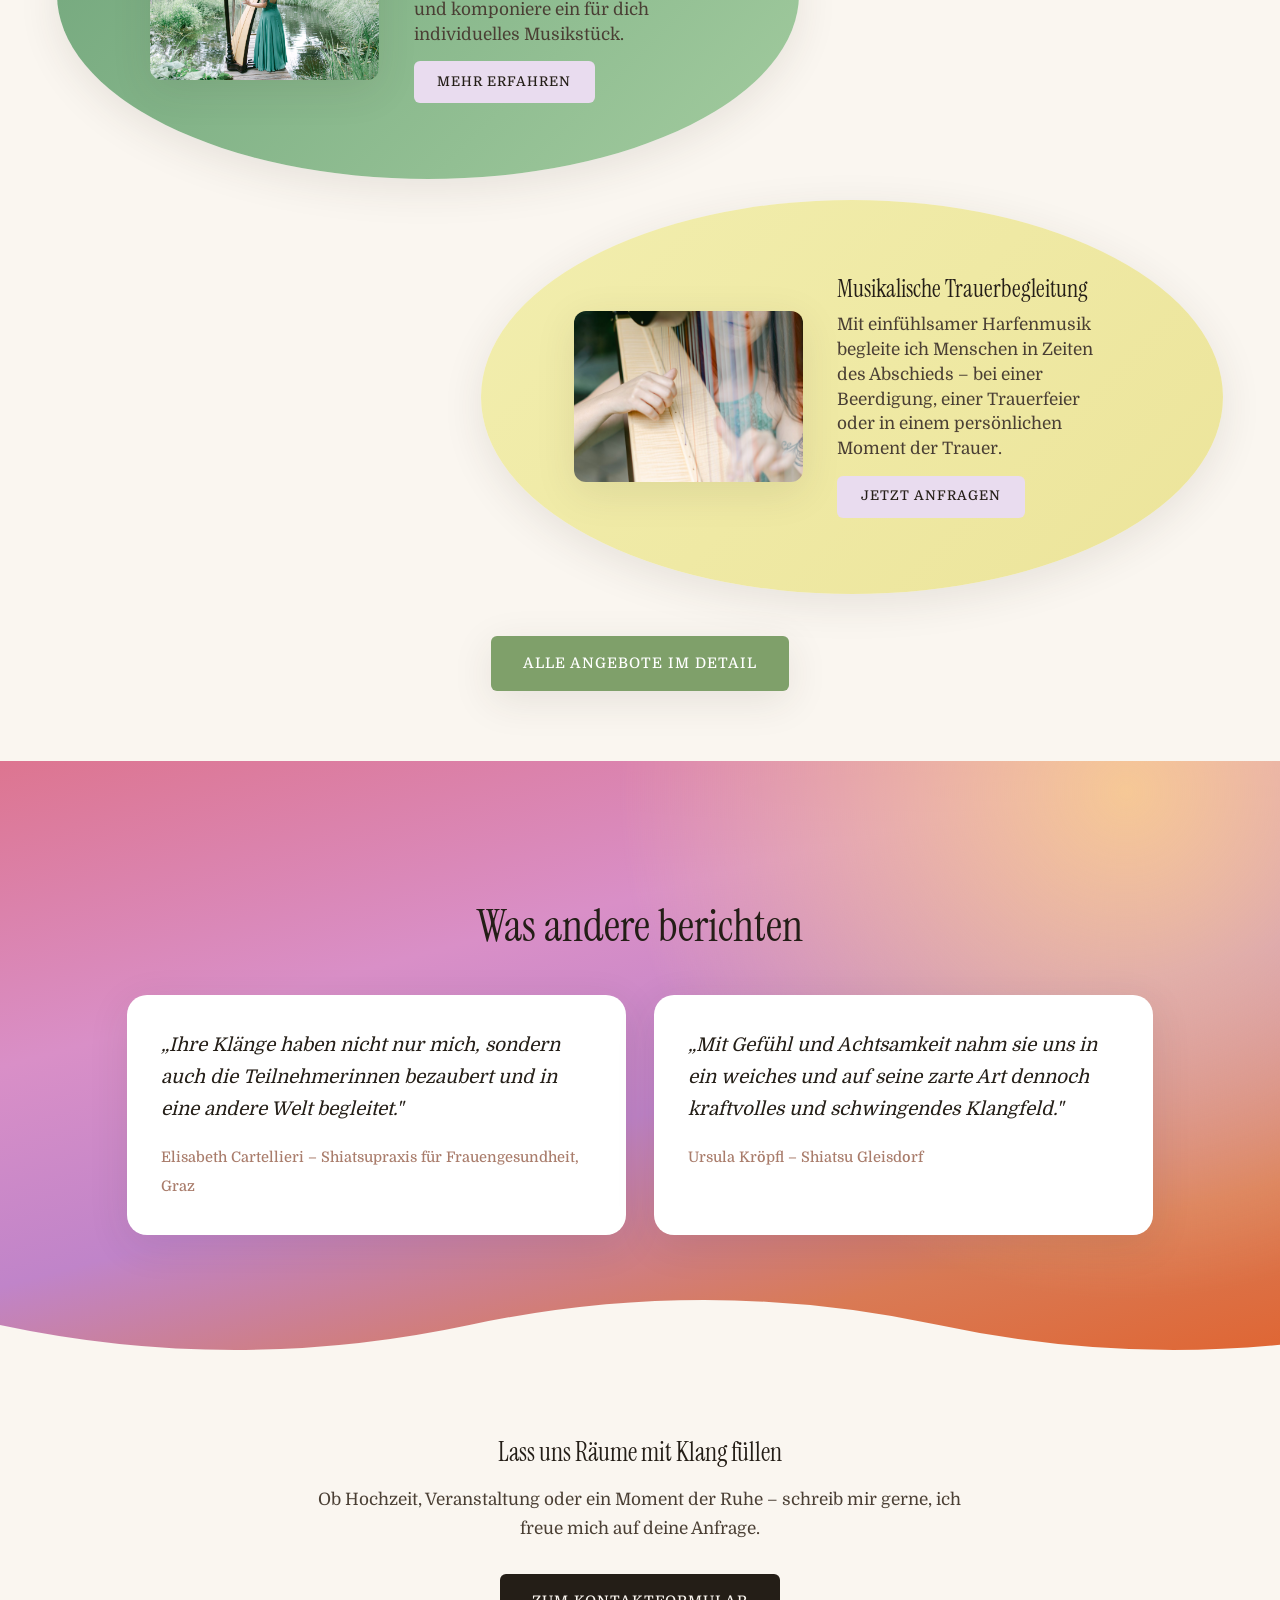
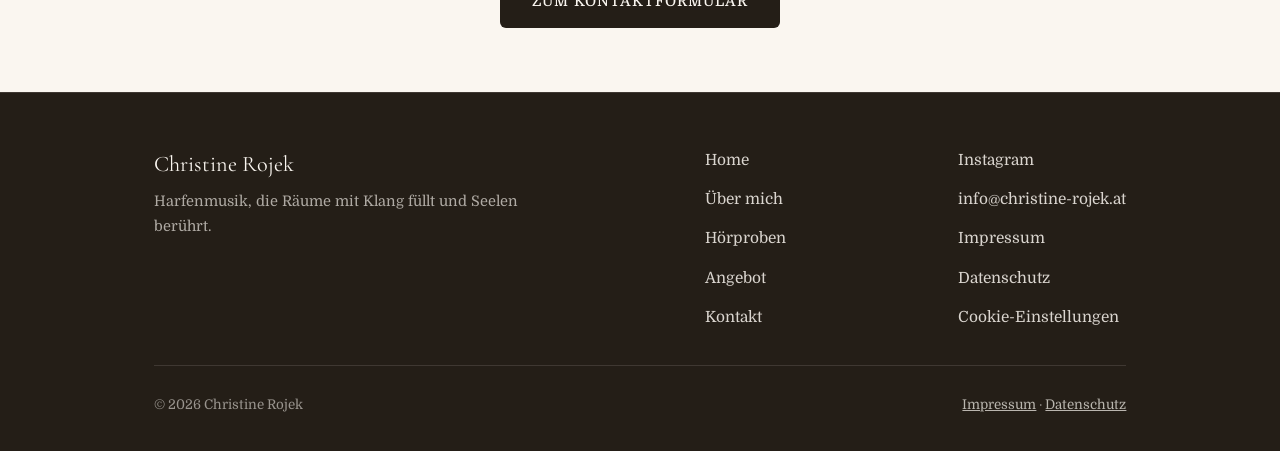
==== commit d836b775: "On-page SEO: titles, meta descriptions, canonicals, structured data, image compression - Update <tit" ====
--- a/index.html
+++ b/index.html
@@ -3,15 +3,42 @@
 <head>
 <meta charset="UTF-8">
 <meta name="viewport" content="width=device-width, initial-scale=1.0">
-<title>Christine Rojek – Harfenmusik für besondere Momente</title>
-<meta name="description" content="Christine Rojek, Harfenistin aus Graz: Live-Musik für Hochzeiten, Feiern, Entspannung und besondere Anlässe sowie individuell komponierte Seelenmusik.">
+<title>Harfenistin in Österreich | Harfenmusik – Christine Rojek</title>
+<meta name="description" content="Christine Rojek begleitet Hochzeiten, Veranstaltungen und besondere Momente mit Harfenmusik – persönlich, gefühlvoll und österreichweit.">
+<link rel="canonical" href="https://christine-rojek.at/">
+<meta property="og:type" content="website">
+<meta property="og:locale" content="de_AT">
+<meta property="og:site_name" content="Christine Rojek">
+<meta property="og:title" content="Harfenistin in Österreich | Harfenmusik – Christine Rojek">
+<meta property="og:description" content="Christine Rojek begleitet Hochzeiten, Veranstaltungen und besondere Momente mit Harfenmusik – persönlich, gefühlvoll und österreichweit.">
+<meta property="og:image" content="https://christine-rojek.at/img/hero-forest.jpg">
+<meta property="og:url" content="https://christine-rojek.at/">
+<meta name="twitter:card" content="summary_large_image">
 <link rel="stylesheet" href="css/style.css">
 <script src="js/cookie-banner.js"></script>
+<script type="application/ld+json">
+{
+  "@context": "https://schema.org",
+  "@type": "WebSite",
+  "name": "Christine Rojek",
+  "url": "https://christine-rojek.at/"
+}
+</script>
+<script type="application/ld+json">
+{
+  "@context": "https://schema.org",
+  "@type": "Person",
+  "name": "Christine Rojek",
+  "jobTitle": "Harfenistin",
+  "url": "https://christine-rojek.at/",
+  "image": "https://christine-rojek.at/img/hero-forest.jpg"
+}
+</script>
 </head>
 <body>
 
 <header class="site-header">
-  <a href="index.html" class="site-header__name"><span class="site-header__name-highlight">Christine Rojek</span></a>
+  <a href="index.html" class="site-header__name"><span class="site-header__name-highlight">Christine Rojek</span><span class="site-header__jobtitle">Harfenistin</span></a>
   <nav class="site-nav">
     <ul class="site-nav__list">
       <li><a href="index.html" aria-current="page">Home</a></li>
--- a/css/style.css
+++ b/css/style.css
@@ -162,6 +162,7 @@
   margin-bottom: 1.3rem;
 }
 
+h1.section-title,
 h2.section-title {
   font-size: clamp(1.9rem, 3.5vw, 2.7rem);
   margin-bottom: 1.1rem;
@@ -258,6 +259,13 @@
   color: var(--terracotta);
   margin-top: 3px;
 }
+.site-header__name .site-header__jobtitle {
+  display: inline;
+  margin-top: 0;
+  margin-left: 0.6em;
+  font-size: 0.85rem;
+  vertical-align: middle;
+}
 .site-header__name .site-header__name-highlight {
   display: inline;
   font-family: 'Instrument Serif', var(--serif);
@@ -371,6 +379,14 @@
 }
 .tagline-line--3 {
   margin-left: 2.8em;
+}
+.hero-split__subline {
+  font-family: var(--sans);
+  font-size: 0.85rem;
+  letter-spacing: 0.3px;
+  color: var(--text-soft);
+  margin-top: 0.9rem;
+  max-width: 460px;
 }
 .hero-split__media {
   position: relative;
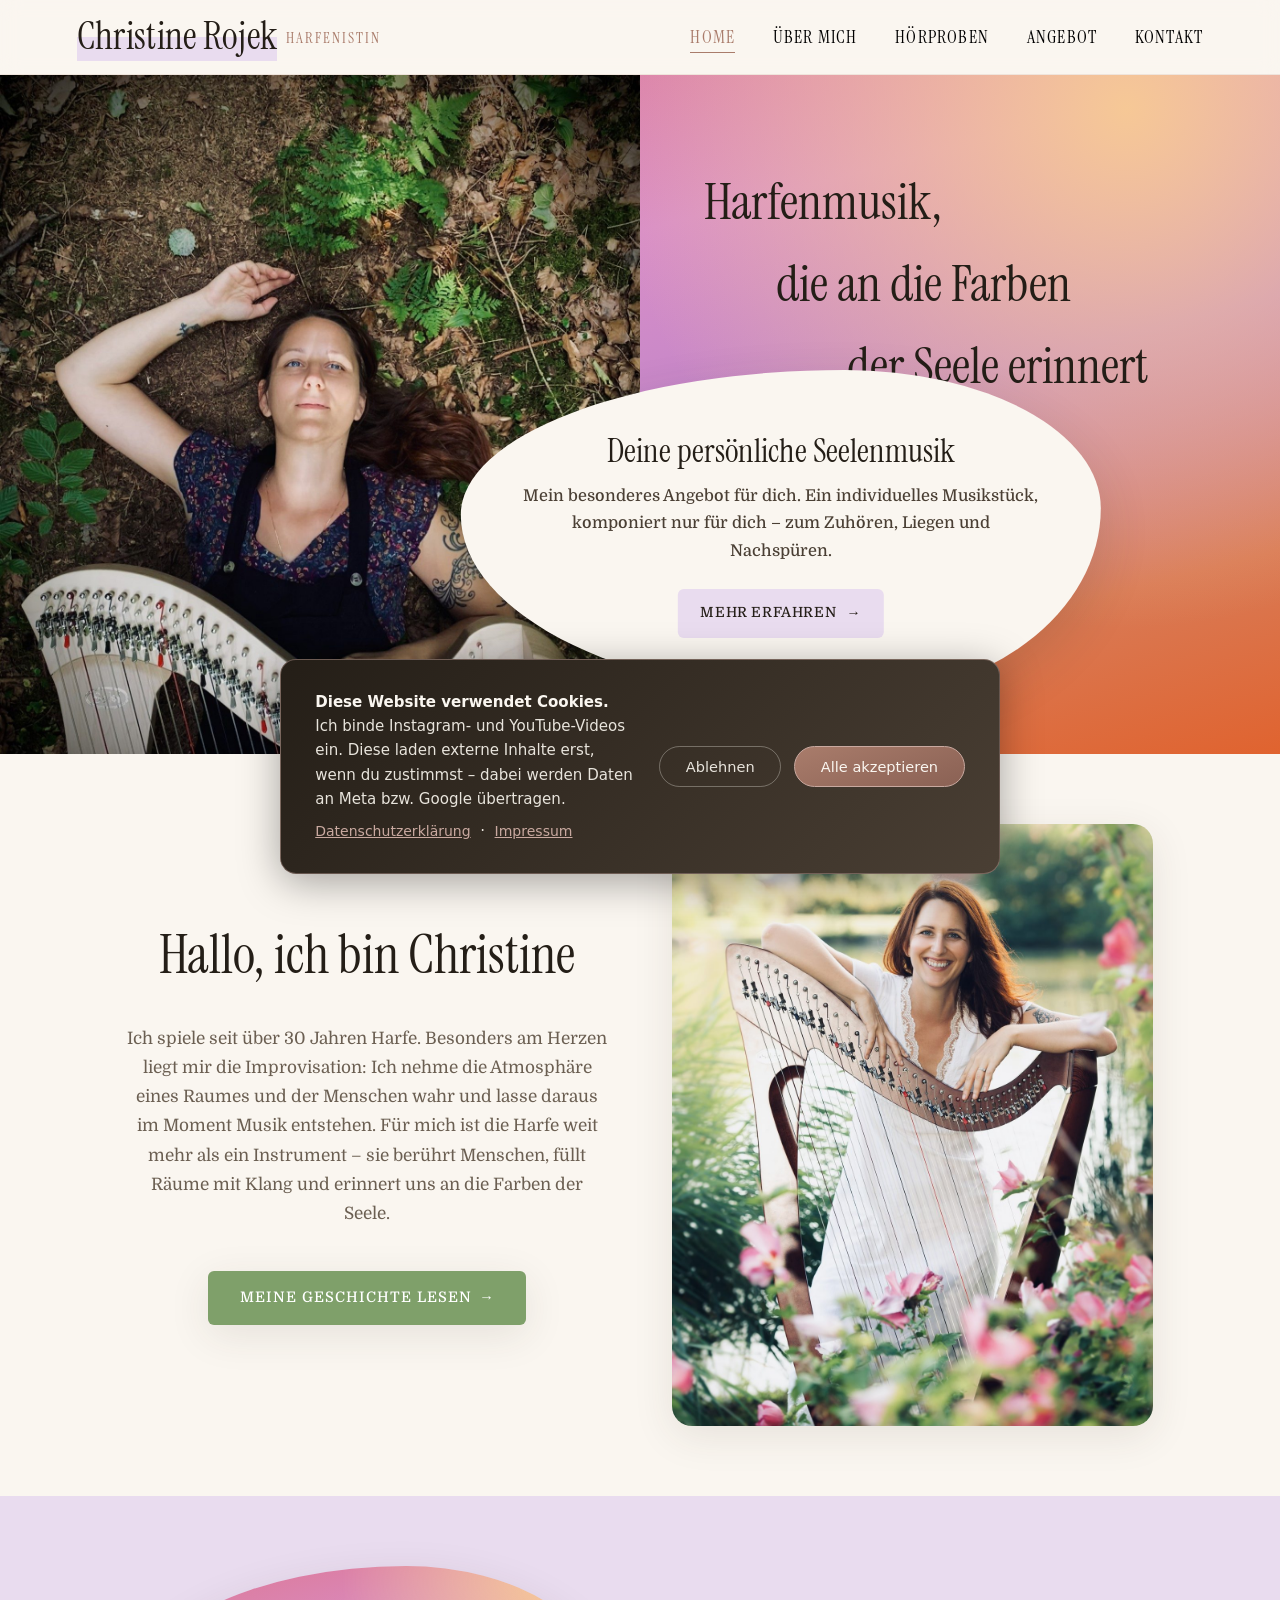
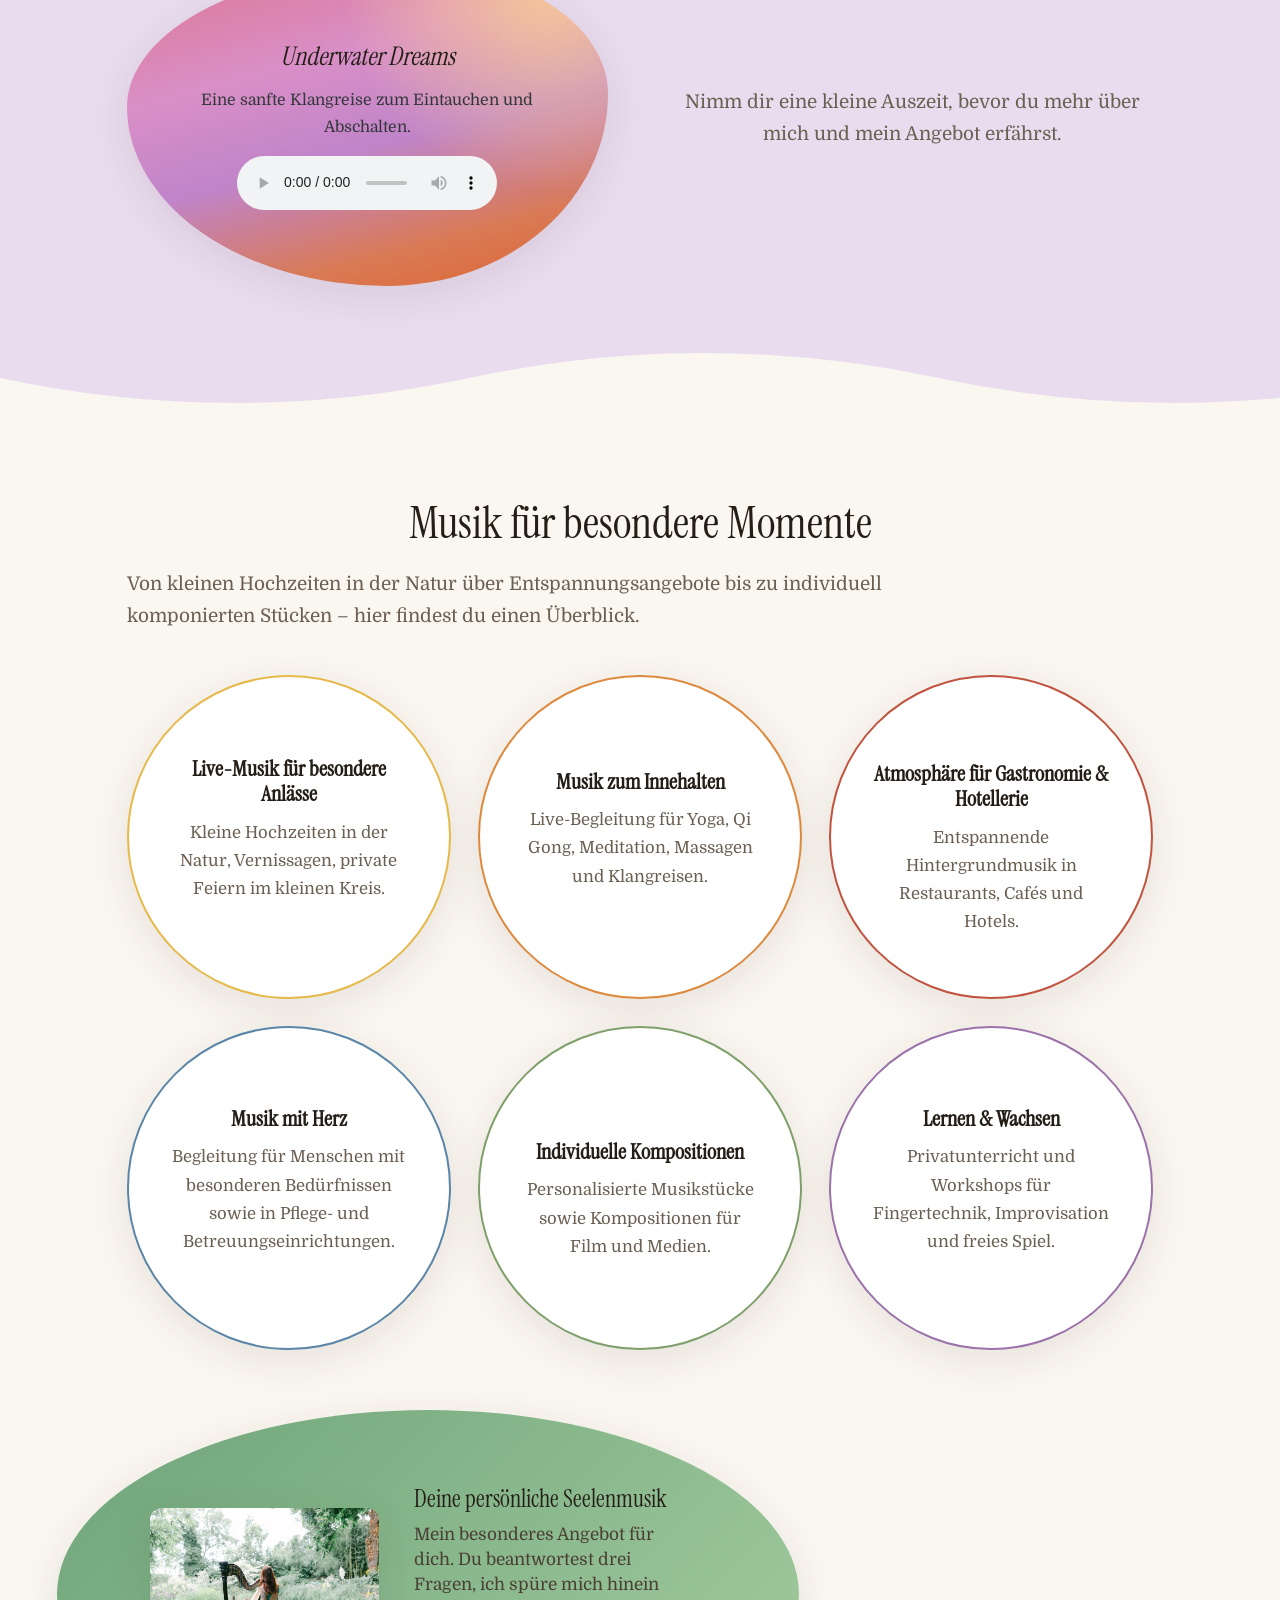
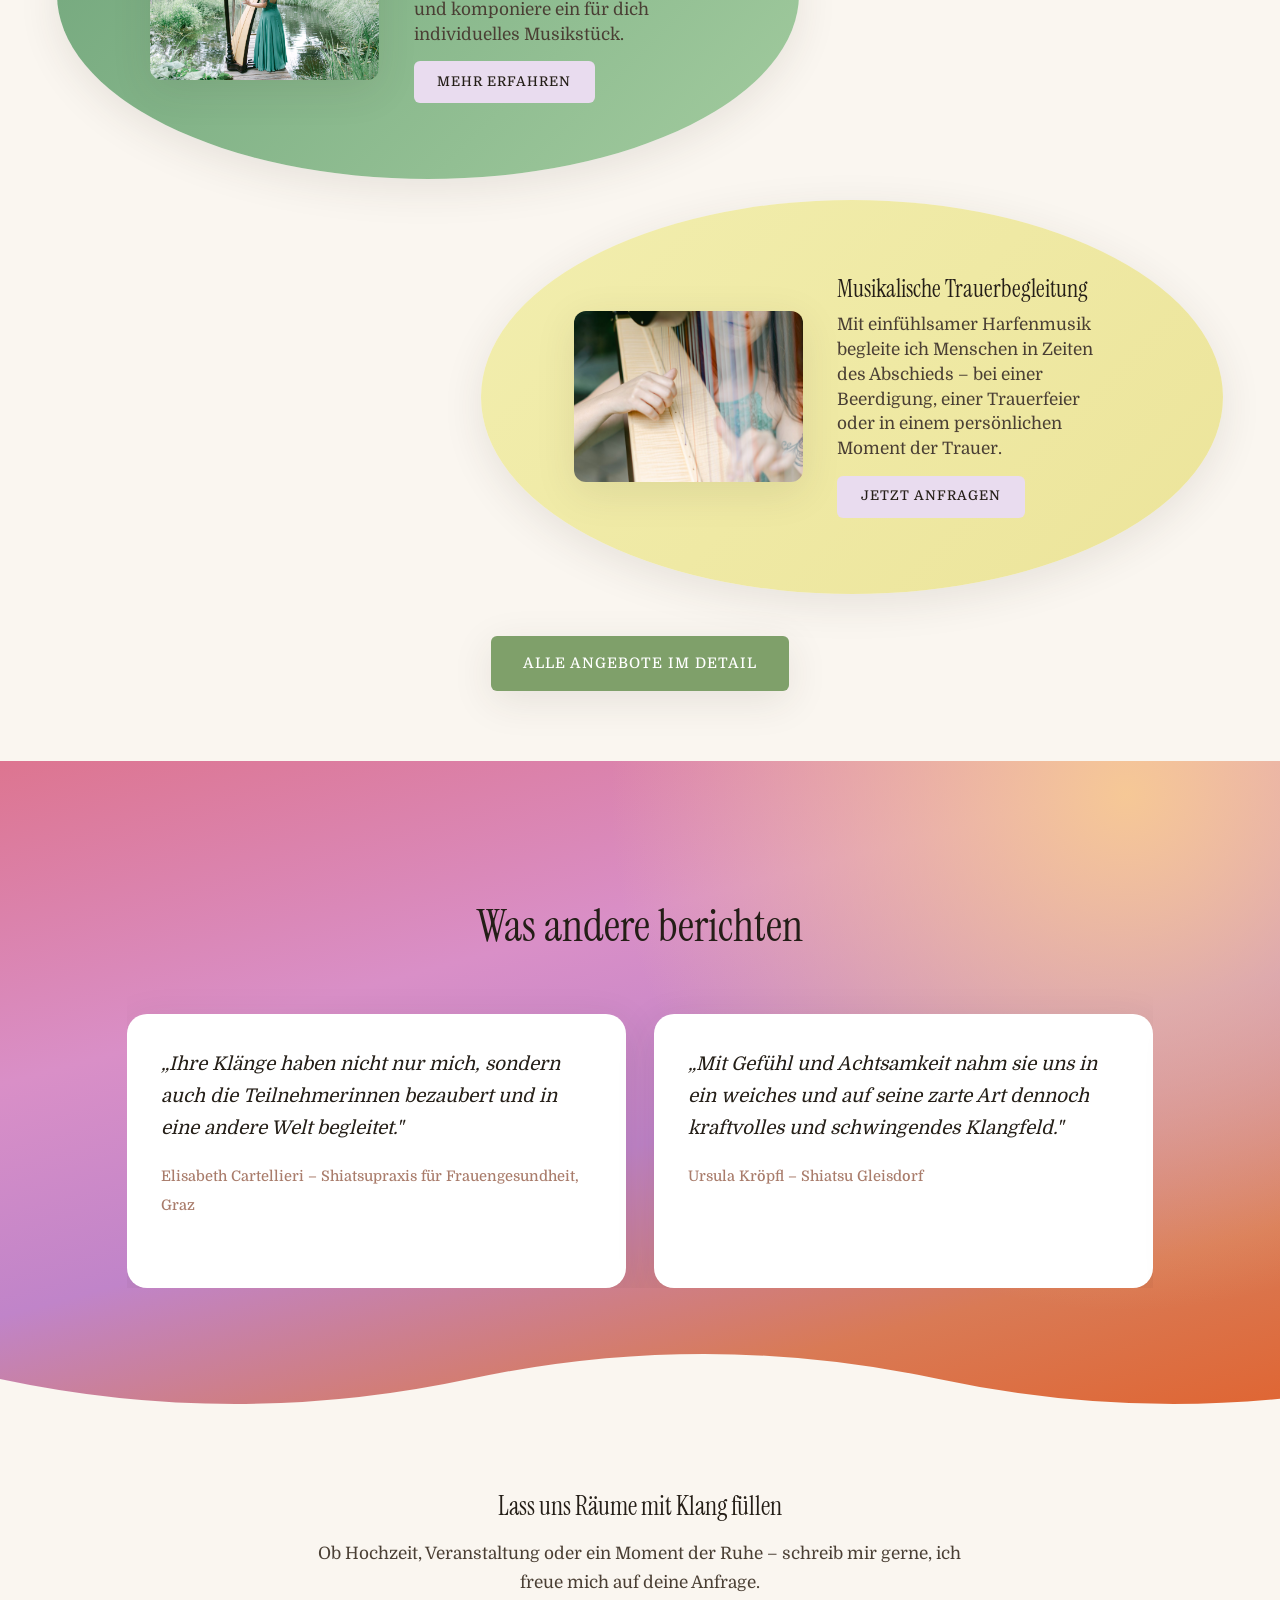
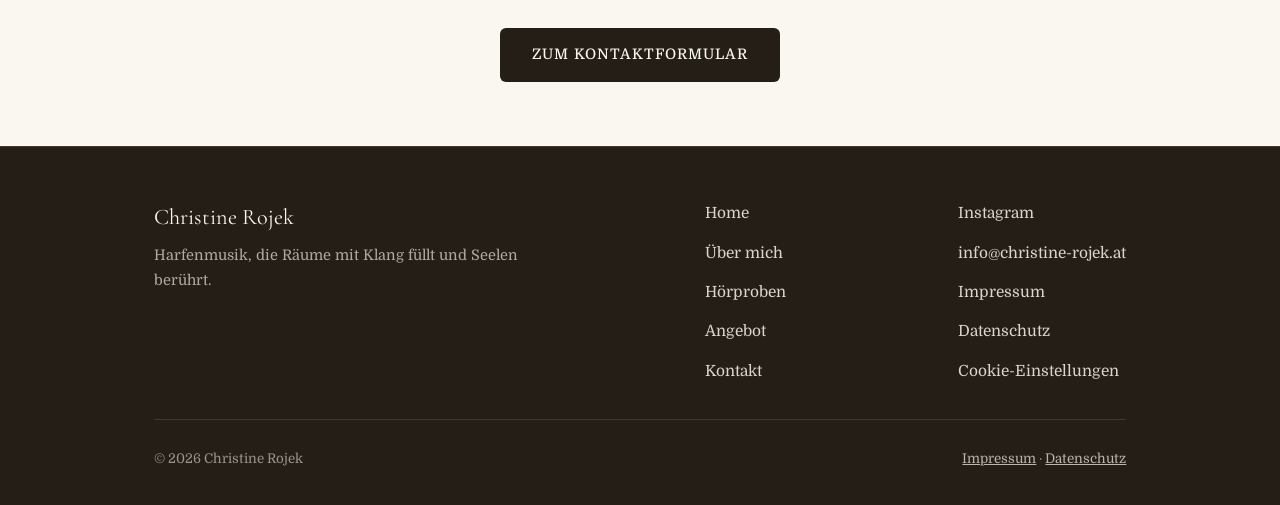
==== commit 77792571: "Add testimonial carousel, new customer quote, and Seelenmusik reel - Testimonials now cycle two-at-a" ====
--- a/index.html
+++ b/index.html
@@ -167,14 +167,20 @@
 <section class="section section--alt section--hero-gradient">
   <div class="container">
     <h2 class="section-title center">Was andere berichten</h2>
-    <div class="testimonial-grid">
-      <div class="testimonial">
-        <p class="quote">„Ihre Klänge haben nicht nur mich, sondern auch die Teilnehmerinnen bezaubert und in eine andere Welt begleitet."</p>
-        <cite>Elisabeth Cartellieri – Shiatsupraxis für Frauengesundheit, Graz</cite>
-      </div>
-      <div class="testimonial">
-        <p class="quote">„Mit Gefühl und Achtsamkeit nahm sie uns in ein weiches und auf seine zarte Art dennoch kraftvolles und schwingendes Klangfeld."</p>
-        <cite>Ursula Kröpfl – Shiatsu Gleisdorf</cite>
+    <div class="testimonial-viewport">
+      <div class="testimonial-grid">
+        <div class="testimonial">
+          <p class="quote">„Ihre Klänge haben nicht nur mich, sondern auch die Teilnehmerinnen bezaubert und in eine andere Welt begleitet."</p>
+          <cite>Elisabeth Cartellieri – Shiatsupraxis für Frauengesundheit, Graz</cite>
+        </div>
+        <div class="testimonial">
+          <p class="quote">„Mit Gefühl und Achtsamkeit nahm sie uns in ein weiches und auf seine zarte Art dennoch kraftvolles und schwingendes Klangfeld."</p>
+          <cite>Ursula Kröpfl – Shiatsu Gleisdorf</cite>
+        </div>
+        <div class="testimonial">
+          <p class="quote">„Ihre warmen, feinfühligen Klänge haben unsere Yogaeinheiten und Klangreisen auf besondere Weise bereichert und Momente voller Ruhe, Verbundenheit und Schönheit geschaffen, die noch lange nachklingen."</p>
+          <cite>Andreas Vecsei – Mangalam Yoga</cite>
+        </div>
       </div>
     </div>
   </div>
@@ -233,6 +239,37 @@
       }, 4500);
     });
   })();
+
+  (function () {
+    var viewport = document.querySelector('.testimonial-viewport');
+    if (!viewport) return;
+    var track = viewport.querySelector('.testimonial-grid');
+    var cards = Array.prototype.slice.call(track.children);
+    if (!window.matchMedia('(min-width: 768px)').matches || cards.length < 3) return;
+
+    var clone = cards[0].cloneNode(true);
+    clone.classList.add('testimonial--clone');
+    track.appendChild(clone);
+
+    var total = cards.length;
+    var index = 0;
+
+    setInterval(function () {
+      index++;
+      var gap = parseFloat(getComputedStyle(track).gap) || 0;
+      var step = cards[0].getBoundingClientRect().width + gap;
+      track.style.transition = 'transform 0.7s ease';
+      track.style.transform = 'translateX(-' + (step * index) + 'px)';
+
+      if (index === total) {
+        setTimeout(function () {
+          track.style.transition = 'none';
+          track.style.transform = 'translateX(0)';
+          index = 0;
+        }, 700);
+      }
+    }, 4500);
+  })();
 </script>
 </body>
 </html>
--- a/css/style.css
+++ b/css/style.css
@@ -1555,6 +1555,24 @@
 }
 .testimonial cite a { text-decoration: underline; }
 
+@media (min-width: 768px) {
+  .testimonial-viewport {
+    overflow: hidden;
+  }
+  .testimonial-grid {
+    display: flex;
+    flex-wrap: nowrap;
+  }
+  .testimonial-grid .testimonial {
+    flex: 0 0 calc(50% - 0.8rem);
+  }
+}
+@media (max-width: 767px) {
+  .testimonial--clone {
+    display: none;
+  }
+}
+
 /* ---------- CTA-Band ---------- */
 .cta-band {
   position: relative;
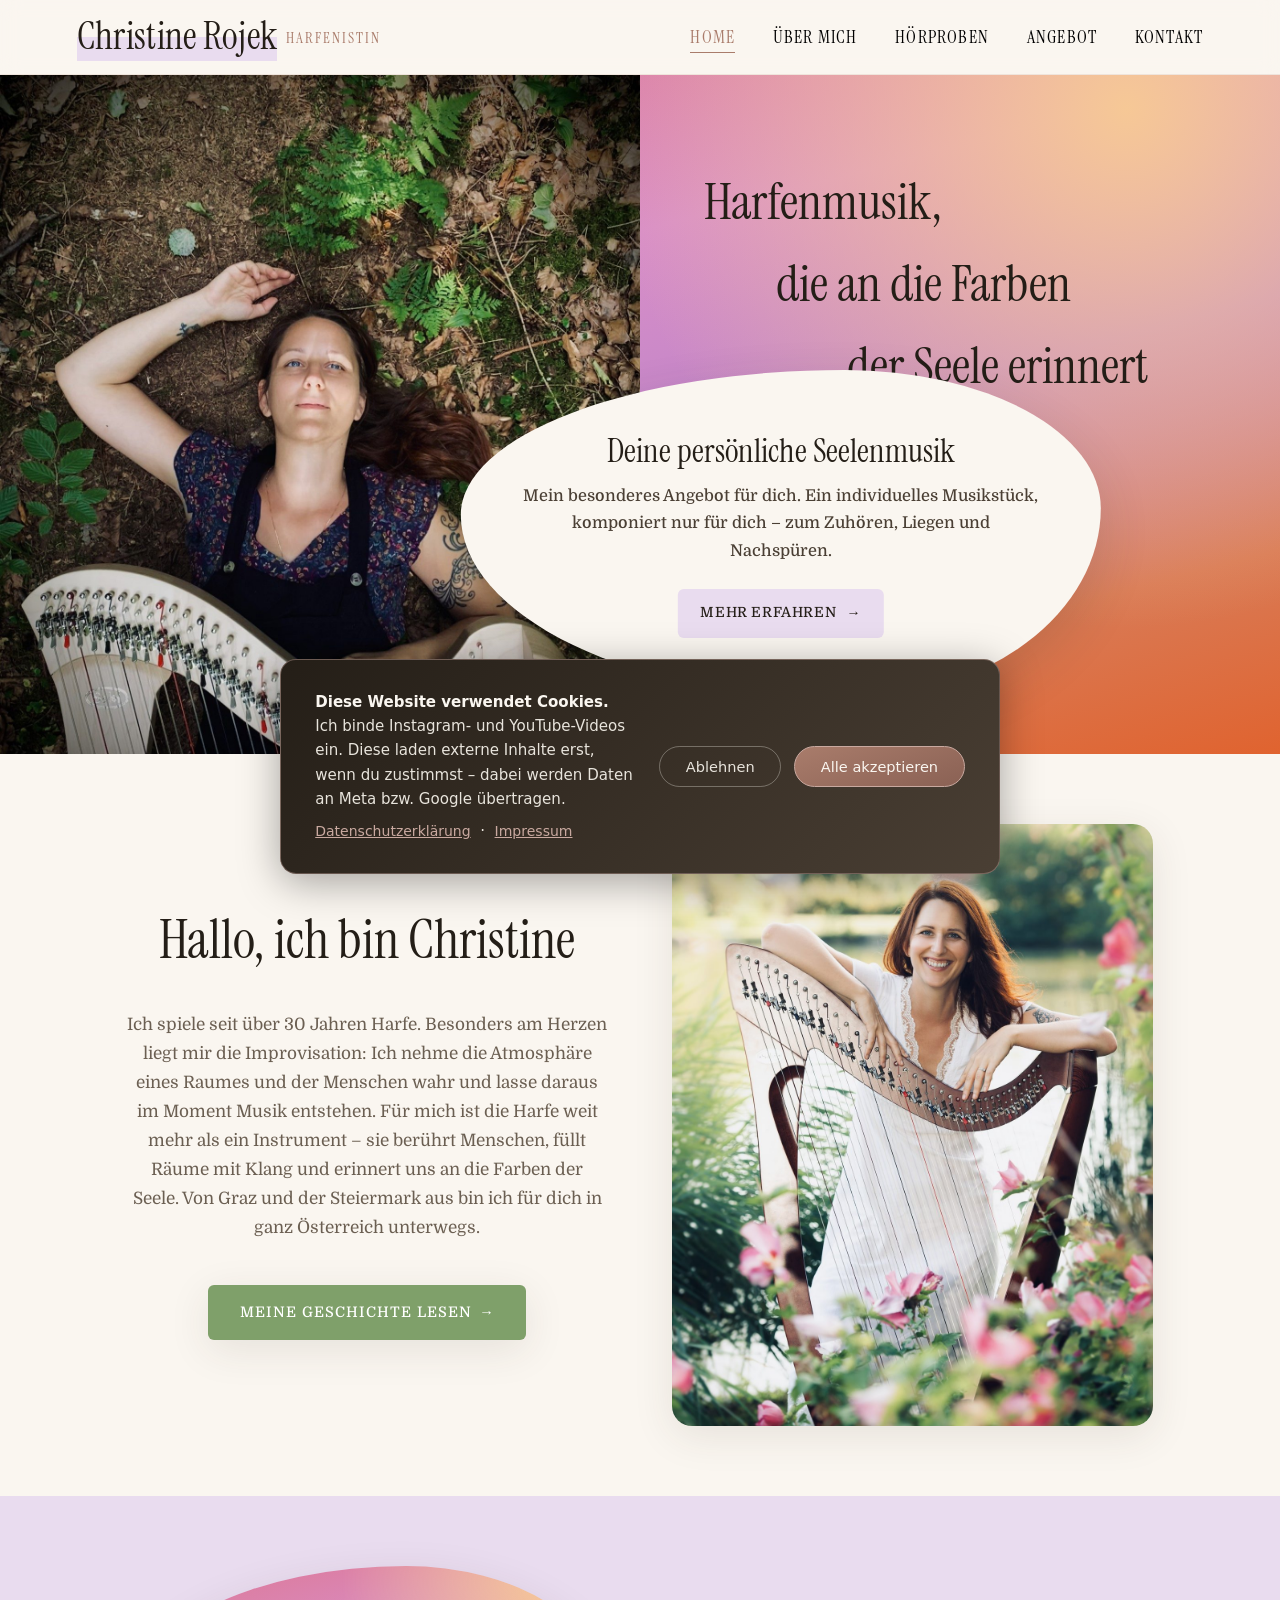
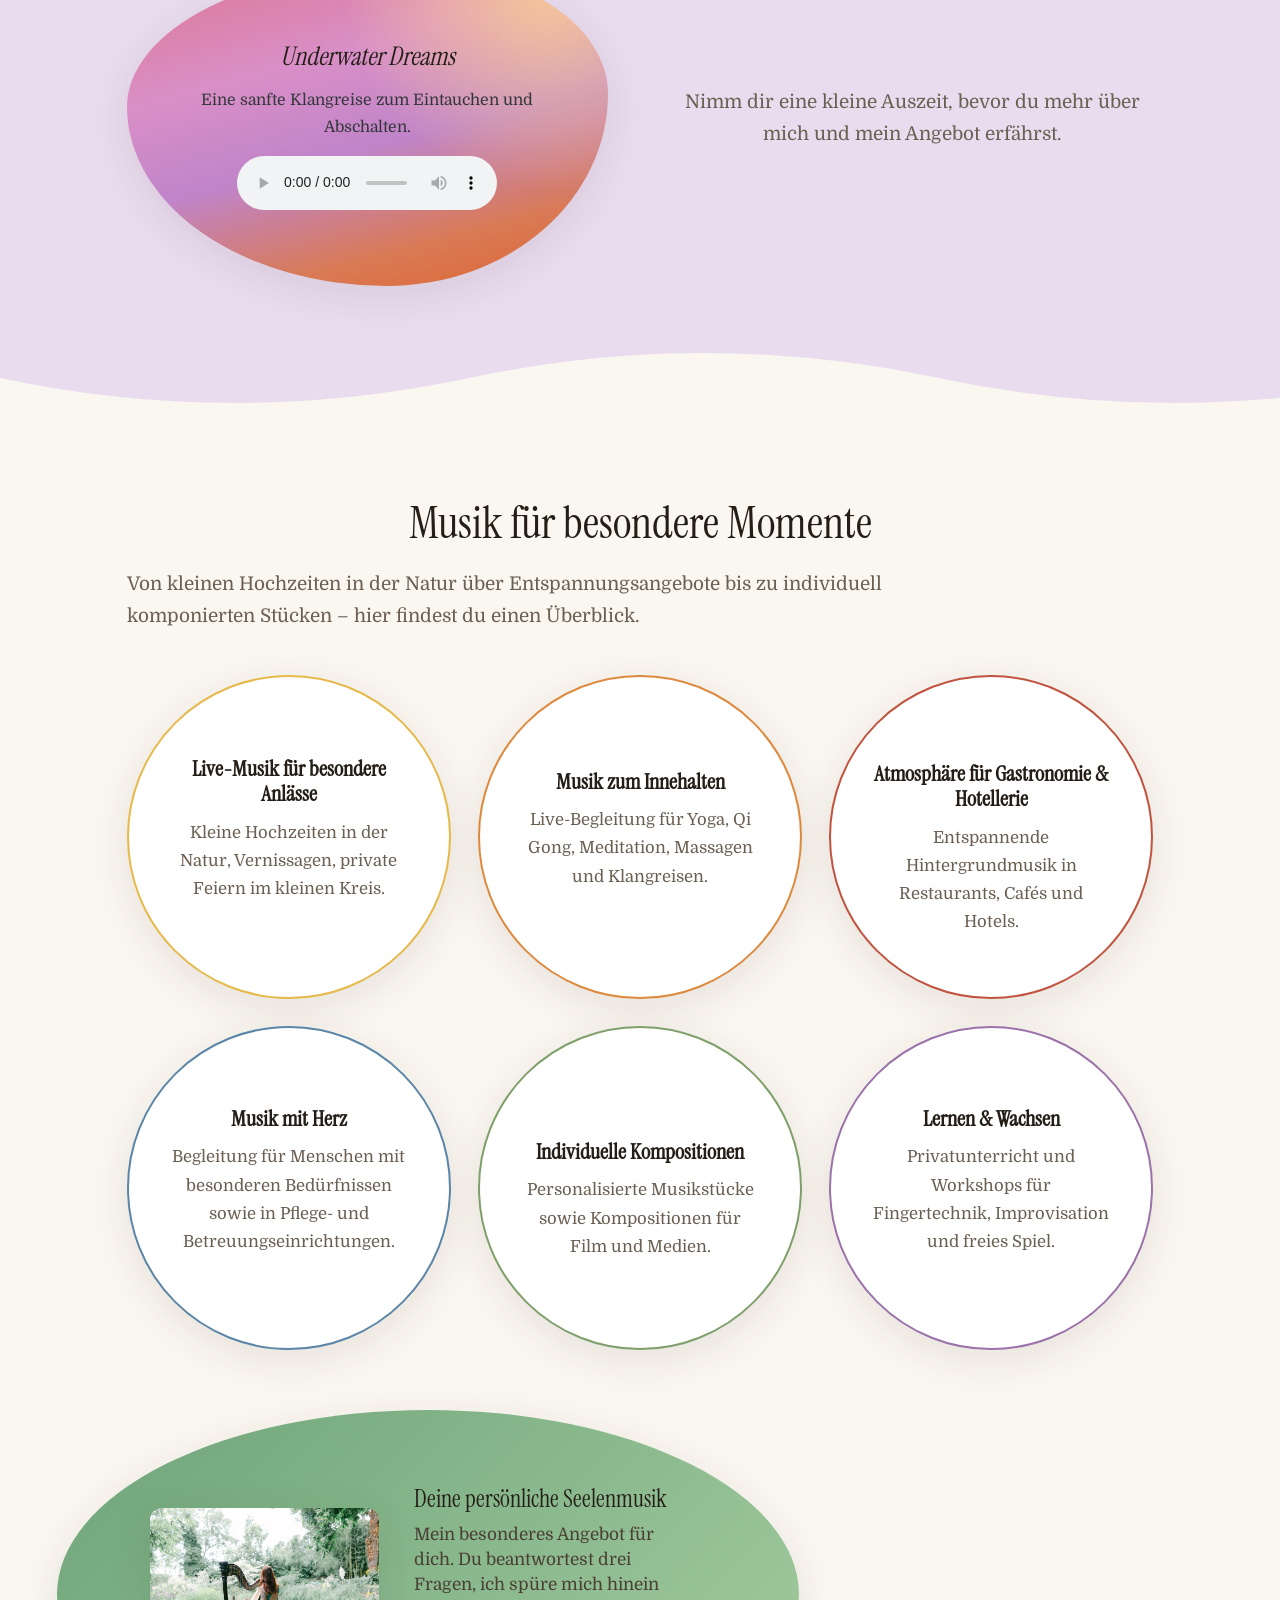
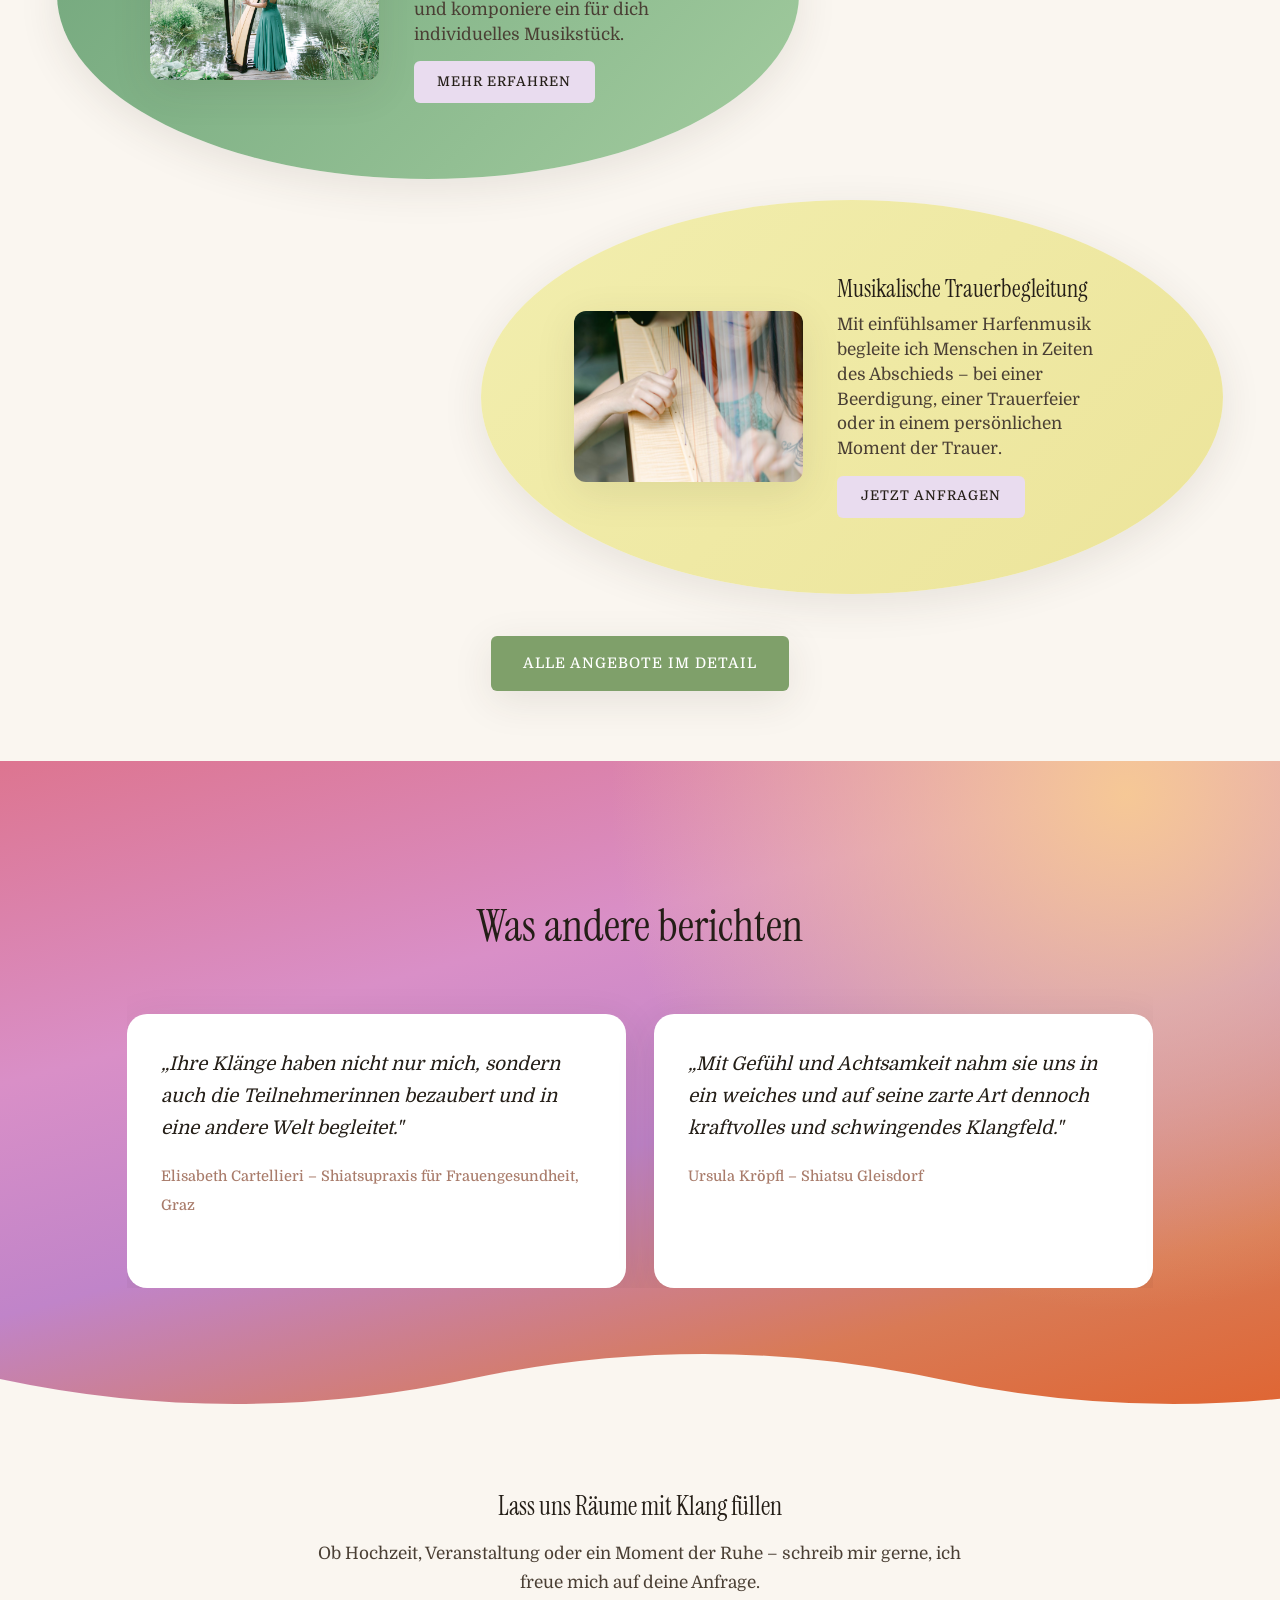
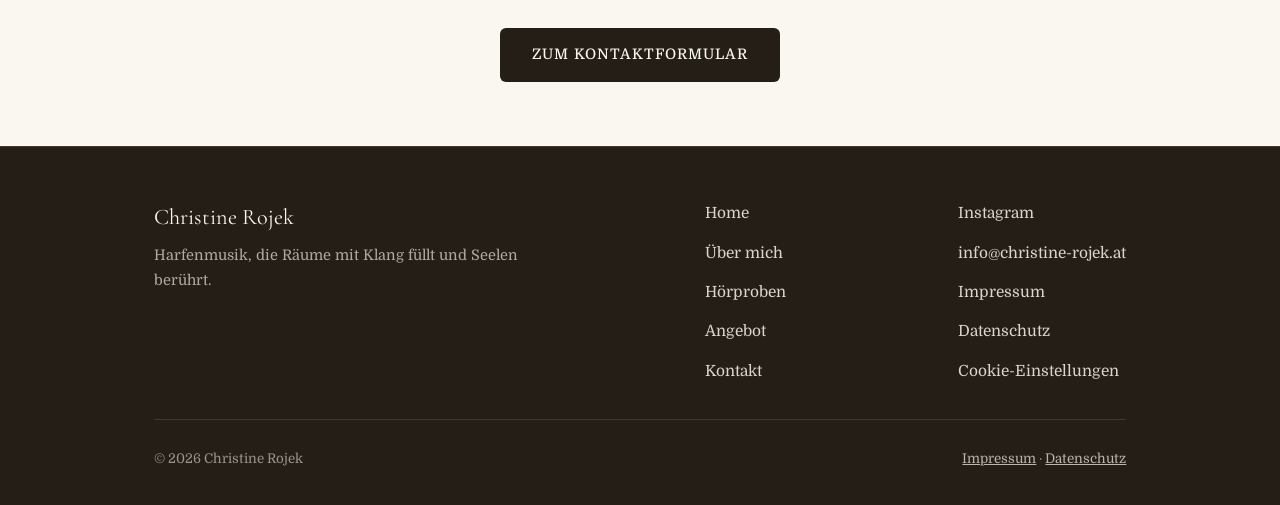
==== commit 2058ab29: "Local SEO: mention Graz/Steiermark, show both Hoerproben videos side by side - Update title/meta des" ====
--- a/index.html
+++ b/index.html
@@ -3,14 +3,14 @@
 <head>
 <meta charset="UTF-8">
 <meta name="viewport" content="width=device-width, initial-scale=1.0">
-<title>Harfenistin in Österreich | Harfenmusik – Christine Rojek</title>
-<meta name="description" content="Christine Rojek begleitet Hochzeiten, Veranstaltungen und besondere Momente mit Harfenmusik – persönlich, gefühlvoll und österreichweit.">
+<title>Harfenistin Graz & Steiermark | Christine Rojek</title>
+<meta name="description" content="Harfenmusik für Hochzeiten, Feiern, Yoga, Qigong und besondere Veranstaltungen in Graz, der Steiermark und ganz Österreich.">
 <link rel="canonical" href="https://christine-rojek.at/">
 <meta property="og:type" content="website">
 <meta property="og:locale" content="de_AT">
 <meta property="og:site_name" content="Christine Rojek">
-<meta property="og:title" content="Harfenistin in Österreich | Harfenmusik – Christine Rojek">
-<meta property="og:description" content="Christine Rojek begleitet Hochzeiten, Veranstaltungen und besondere Momente mit Harfenmusik – persönlich, gefühlvoll und österreichweit.">
+<meta property="og:title" content="Harfenistin Graz & Steiermark | Christine Rojek">
+<meta property="og:description" content="Harfenmusik für Hochzeiten, Feiern, Yoga, Qigong und besondere Veranstaltungen in Graz, der Steiermark und ganz Österreich.">
 <meta property="og:image" content="https://christine-rojek.at/img/hero-forest.jpg">
 <meta property="og:url" content="https://christine-rojek.at/">
 <meta name="twitter:card" content="summary_large_image">
@@ -75,7 +75,7 @@
       </div>
       <div class="split__content split__content--center">
         <h2 class="intro-title intro-title--lg" style="margin-bottom: 2.2rem;">Hallo, ich bin Christine</h2>
-        <p style="margin-bottom: 2rem;">Ich spiele seit über 30 Jahren Harfe. Besonders am Herzen liegt mir die Improvisation: Ich nehme die Atmosphäre eines Raumes und der Menschen wahr und lasse daraus im Moment Musik entstehen. Für mich ist die Harfe weit mehr als ein Instrument – sie berührt Menschen, füllt Räume mit Klang und erinnert uns an die Farben der Seele.</p>
+        <p style="margin-bottom: 2rem;">Ich spiele seit über 30 Jahren Harfe. Besonders am Herzen liegt mir die Improvisation: Ich nehme die Atmosphäre eines Raumes und der Menschen wahr und lasse daraus im Moment Musik entstehen. Für mich ist die Harfe weit mehr als ein Instrument – sie berührt Menschen, füllt Räume mit Klang und erinnert uns an die Farben der Seele. Von Graz und der Steiermark aus bin ich für dich in ganz Österreich unterwegs.</p>
         <a href="ueber-mich.html" class="btn btn--green" style="margin-top: 0.5rem;">Meine Geschichte lesen <span aria-hidden="true">&#8594;</span></a>
       </div>
     </div>
--- a/css/style.css
+++ b/css/style.css
@@ -1480,10 +1480,34 @@
 .tag-bubble:nth-child(8n+7) { border-radius: 58% 42% 48% 52% / 50% 50% 50% 50%; --ty: -8px; margin-top: 1.4rem; margin-left: 2.2rem; }
 .tag-bubble:nth-child(8n+8) { border-radius: 40% 60% 57% 43% / 50% 50% 50% 50%; --ty: 6px; margin-top: 1.4rem; }
 
+.video-embed-row {
+  margin-top: 2.5rem;
+}
 .video-embed {
   margin-top: 2.5rem;
   display: flex;
   justify-content: center;
+}
+.video-embed-row .video-embed {
+  margin-top: 0;
+}
+@media (max-width: 767px) {
+  .video-embed-row .video-embed:not(:first-child) {
+    margin-top: 2.5rem;
+  }
+}
+@media (min-width: 768px) {
+  .video-embed-row {
+    display: flex;
+    flex-wrap: wrap;
+    justify-content: center;
+    align-items: flex-start;
+    gap: 1.6rem;
+  }
+  .video-embed-row .video-embed {
+    flex: 0 1 460px;
+    margin-top: 0;
+  }
 }
 .video-embed .instagram-media {
   margin: 0 auto !important;
